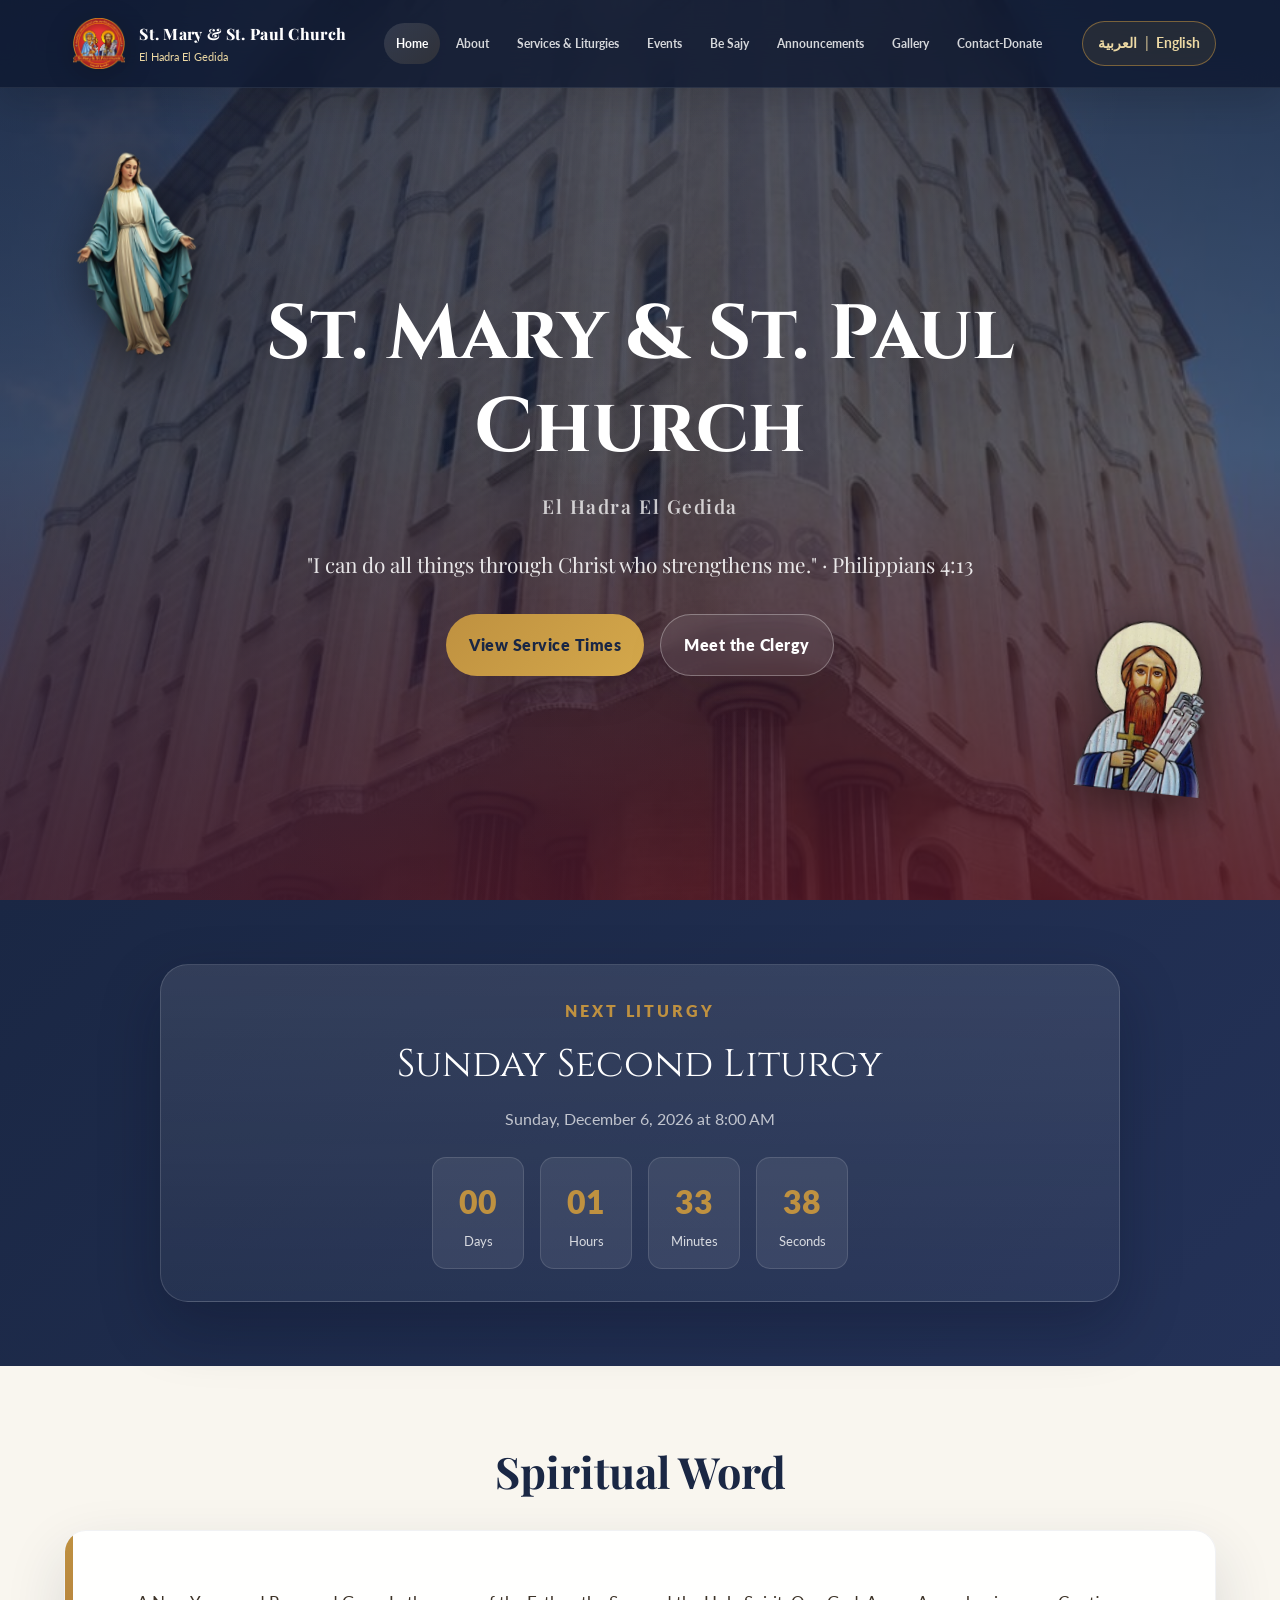
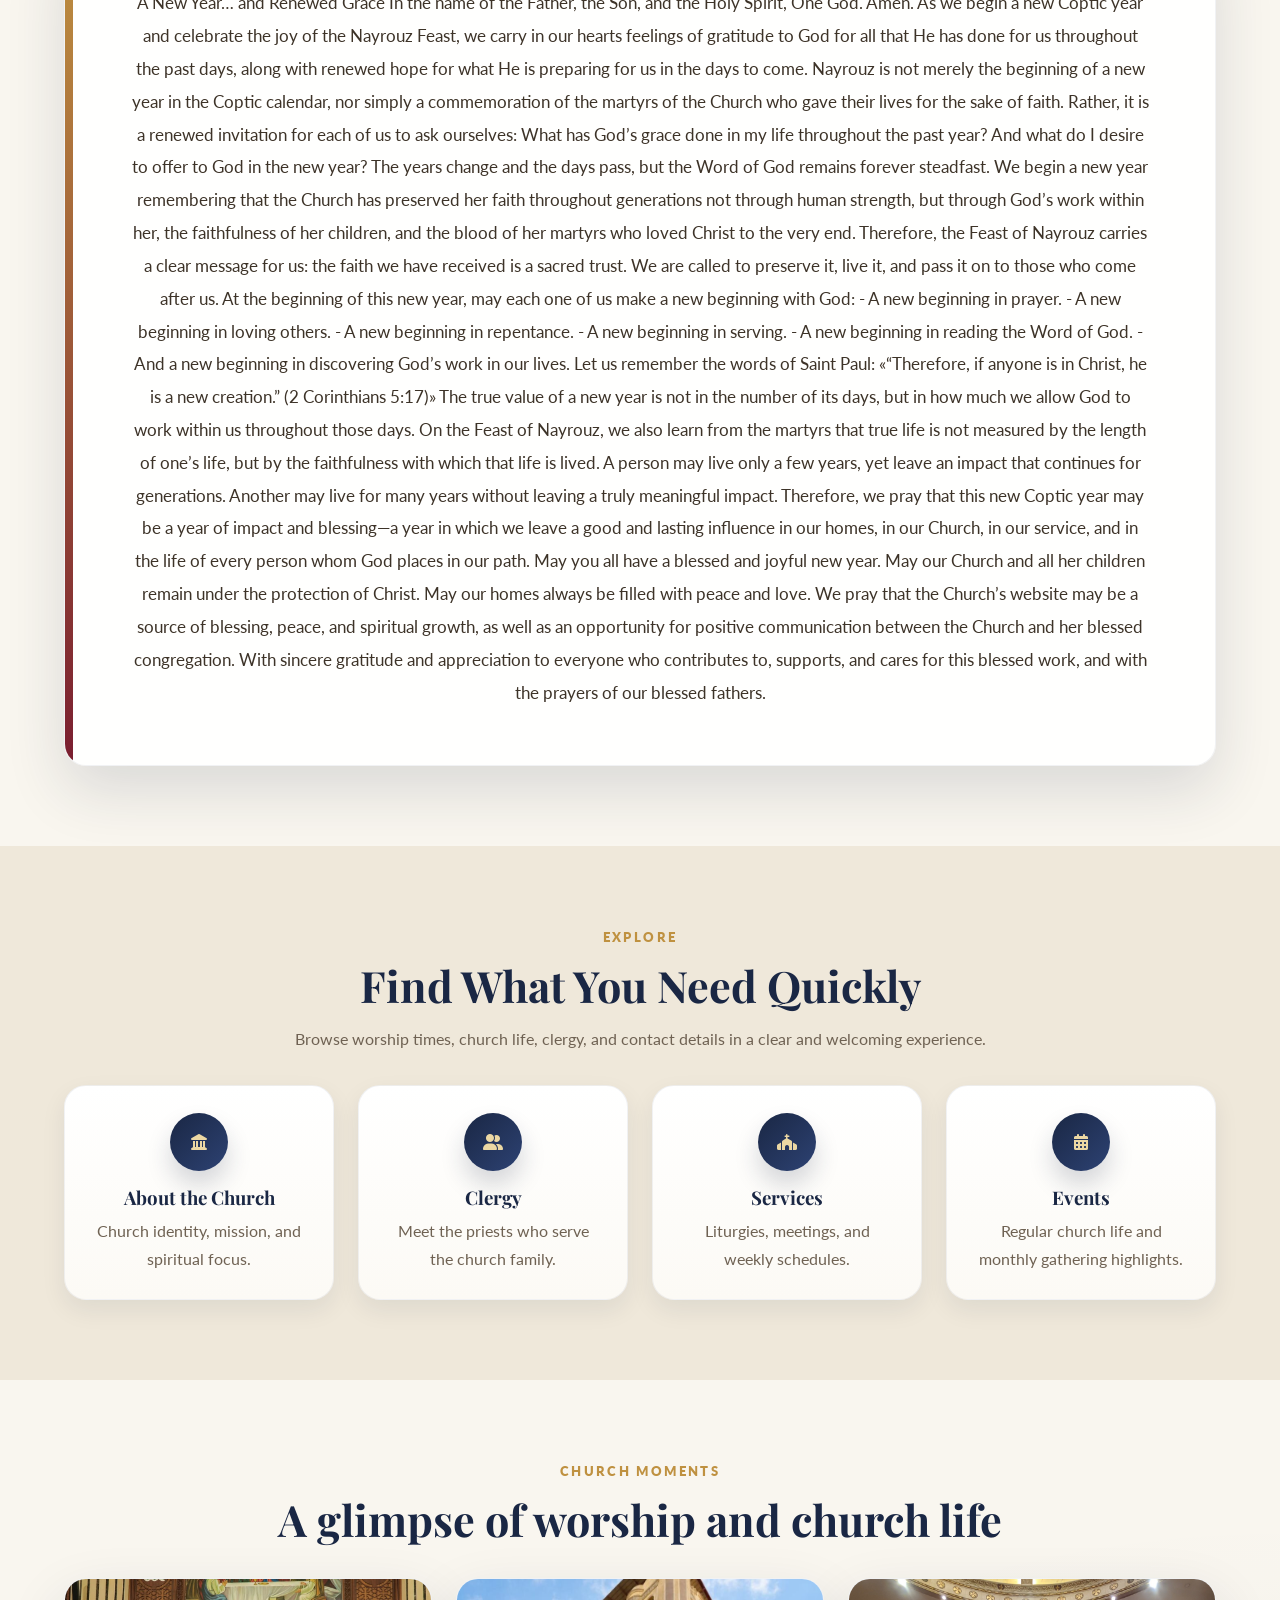
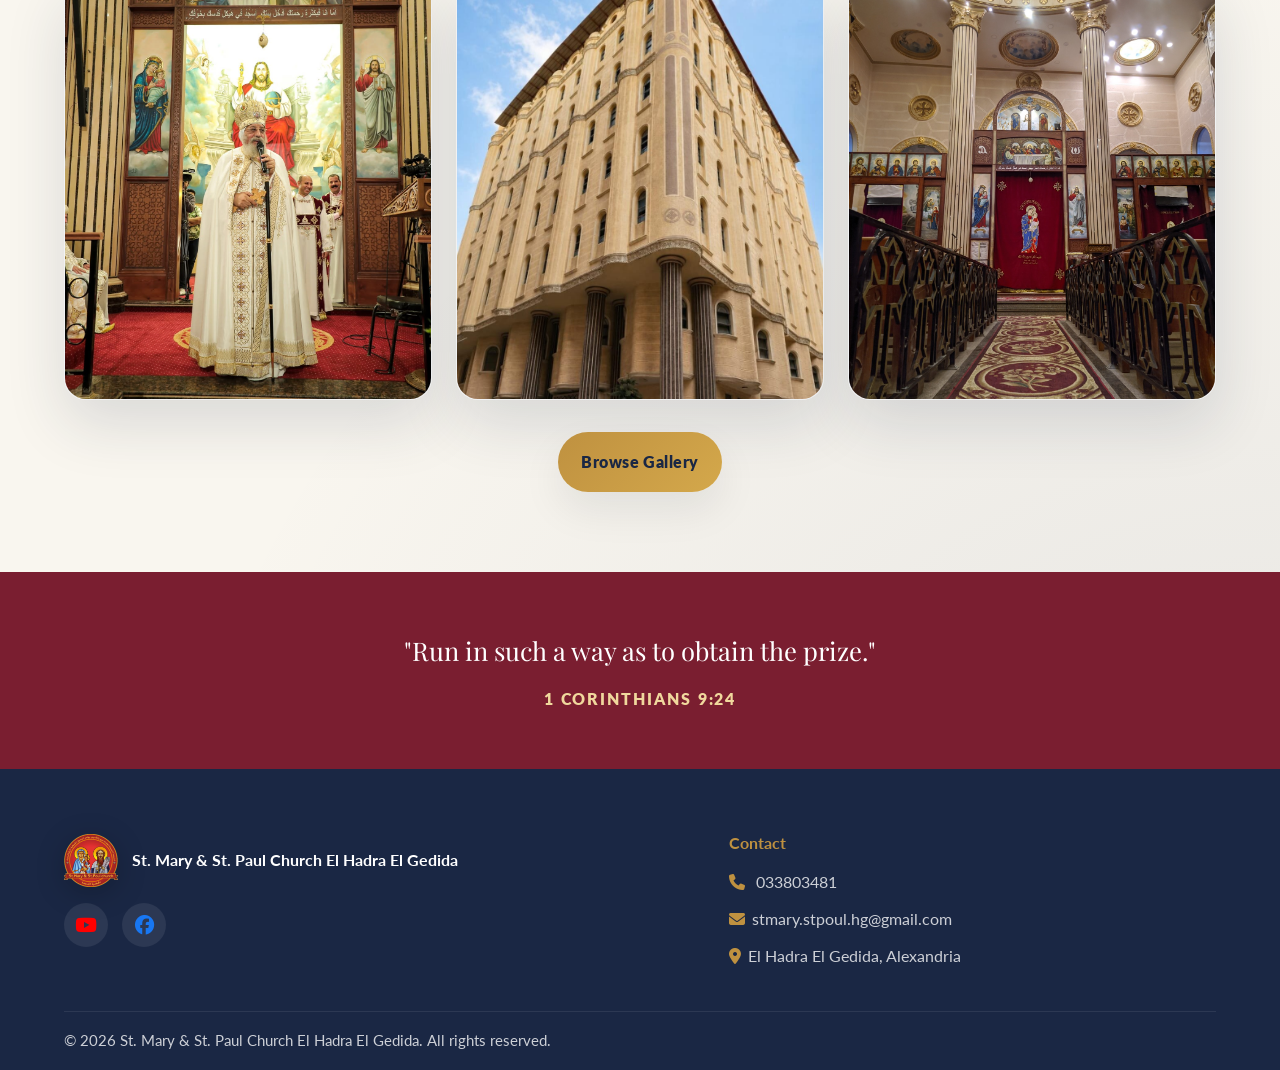
==== index.html @ 1671b3e2 "Add styles for OneSignal notification button position Added custom styles to reposition OneSignal no" ====
<!DOCTYPE html>
<html lang="en" dir="ltr">
<head>
  <meta charset="UTF-8" />
  <meta name="viewport" content="width=device-width, initial-scale=1.0" />
  <meta name="description" content="St. Mary &amp; St. Paul Church  official website with clergy, services, meetings, and contact information." />
  <title>St. Mary &amp; St. Paul Church  El Hadra El Gedida</title>
  <link rel="icon" type="image/png" href="assets/church-logo.png" />
  <link rel="preconnect" href="https://fonts.googleapis.com" />
  <link rel="preconnect" href="https://fonts.gstatic.com" crossorigin />
  <link href="https://fonts.googleapis.com/css2?family=Amiri:ital,wght@0,400;0,700;1,400&family=Cairo:wght@400;600;700;800&family=Cinzel:wght@400;600;700&family=Playfair+Display:wght@400;600;700&family=Lato:wght@300;400;700&display=swap" rel="stylesheet" />
  <link rel="stylesheet" href="https://cdnjs.cloudflare.com/ajax/libs/font-awesome/6.5.0/css/all.min.css" />
  <link rel="stylesheet" href="css/styles.css" />

<script src="https://cdn.onesignal.com/sdks/web/v16/OneSignalSDK.page.js" defer></script>
<script src="https://cdn.onesignal.com/sdks/web/v16/OneSignalSDK.page.js" defer></script>
<style>
  /* Ukususa inkinobho ye-OneSignal uyiyise kwesobunxele */
  #onesignal-bell-container,
  .onesignal-bell-launcher-container {
    left: 20px !important;
    right: auto !important;
  }
</style>
<script>
  window.OneSignalDeferred = window.OneSignalDeferred || [];
  OneSignalDeferred.push(async function(OneSignal) {
    await OneSignal.init({
      appId: "3384e31b-cbc5-4e8e-86b6-0b6b3e412cc4",
      safari_web_id: "web.onesignal.auto.6a2e4cfc-4f7f-4e0a-b787-2d0bd3e78806",
      notifyButton: {
        enable: true,
        position: 'bottom-left', // هذا السطر ينقل الجرس للناحية اليسرى
      },
    });
  });
</script>
  <style>
    /* جعل بطاقة «كلمة روحية» تملأ المساحة بشكل أفضل على اللاب */
    .spiritual-word-card {
      width: 100%;
      box-sizing: border-box;
      min-height: 620px;
      display: flex;
      align-items: stretch;
      padding: 2.5rem 3rem;
    }

    .spiritual-word-content {
      width: 100%;
      min-height: 100%;
      display: flex;
      align-items: stretch;
      justify-content: center;
    }

    .spiritual-word-content .welcome-quote {
      width: 100%;
      min-height: 100%;
      box-sizing: border-box;
      margin: 0;
      padding: 1rem;
      line-height: 1.9;
    }

    @media (max-width: 900px) {
      .spiritual-word-card {
        min-height: auto;
        padding: 1.5rem;
      }

      .spiritual-word-content .welcome-quote {
        min-height: auto;
      }
    }
  </style>

</head>
<body data-title-en="St. Mary &amp; St. Paul Church  El Hadra El Gedida" data-title-ar=" كنيسة السيدة العذراء والقديس بولس الرسول الحضره الجديده" data-desc-en="St. Mary &amp; St. Paul Church  El Hadra El Gedida official website with clergy, services, meetings, and contact information." data-desc-ar="الموقع الرسمي لكنيسة السيدة العذراء والقديس بولس الرسول ويشمل الكهنة والخدمات والاجتماعات وبيانات التواصل.">
  
<nav id="nav">
  <div class="nav-inner">
    <a href="index.html" class="nav-brand">
      <img src="assets/church-logo.png" alt="Church logo" class="brand-logo" />
      <div>
        <div class="brand-name" data-en="St. Mary &amp; St. Paul Church " data-ar=" كنيسة السيدة العذراء والقديس بولس الرسول ">St. Mary &amp; St. Paul Church </div>
        <div class="brand-sub" data-en="El Hadra El Gedida" data-ar="الحضرة الجديدة">El Hadra El Gedida</div>

      </div>
    </a>

    <div class="nav-links">
            <a href="index.html" class="active" data-en="Home" data-ar="الرئيسية">Home</a><a href="pages/about.html" data-en="About" data-ar="عن الكنيسة">About</a><a href="pages/services.html" data-en="Services &amp; Liturgies" data-ar="القداسات والخدمات">Services &amp; Liturgies</a><a href="pages/events.html" data-en="Events" data-ar="الفعاليات">Events</a><a href="pages/be-sajy.html" data-en="Be Sajy" data-ar="بي ساجي">Be Sajy</a><a href="pages/announcements.html" data-en="Announcements" data-ar="الإعلانات">Announcements</a><a href="pages/gallery.html" data-en="Gallery" data-ar="المعرض">Gallery</a><a href="pages/contact.html" data-en="Contact-Donate" data-ar="اتصل بنا-تبرع">Contact-Donate</a>
    </div>

    <div class="nav-actions">
      <button class="lang-toggle" type="button" onclick="toggleLanguage()" aria-label="Language switch">
        <span>العربية</span>
        <span class="sep">|</span>
        <span>English</span>
      </button>
      <button class="hamburger" id="hamburger" onclick="toggleMenu()" aria-label="Toggle navigation">
        <span></span><span></span><span></span>
      </button>
    </div>
  </div>
</nav>

<div class="nav-mob" id="navMob">
  <button class="lang-toggle" type="button" onclick="toggleLanguage()" aria-label="Language switch">
    <span>العربية</span>
    <span class="sep">|</span>
    <span>English</span>
  </button>
  <a href="index.html" class="active" data-en="Home" data-ar="الرئيسية">Home</a><a href="pages/about.html" data-en="About" data-ar="عن الكنيسة">About</a><a href="pages/services.html" data-en="Services &amp; Liturgies" data-ar="القداسات والخدمات">Services &amp; Liturgies</a><a href="pages/events.html" data-en="Events" data-ar="الفعاليات">Events</a><a href="pages/be-sajy.html" data-en="Be Sajy" data-ar="بي ساجي">Be Sajy</a><a href="pages/announcements.html" data-en="Announcements" data-ar="الإعلانات">Announcements</a><a href="pages/gallery.html" data-en="Gallery" data-ar="المعرض">Gallery</a><a href="pages/contact.html" data-en="Contact-Donate" data-ar="اتصل بنا-تبرع">Contact-Donate</a>
</div>

  
<section id="hero">
  <div class="hero-overlay"></div>
  <div class="hero-float-row">
    <img src="assets/icon-stmary-real.png" alt="" class="hero-float hero-float--left" aria-hidden="true" />
    <img src="assets/icon-stpaul-real.png" alt="" class="hero-float hero-float--right" aria-hidden="true" />
  </div>
  <div class="container hero-content">
    <div class="hero-content-inner reveal-up">
      <h1 class="hero-title" data-en="St. Mary &amp; St. Paul Church " data-ar="كنيسة السيدة العذراء والقديس بولس الرسول">St. Mary &amp; St. Paul Church</h1>
      <div class="hero-location" data-en="El Hadra El Gedida" data-ar="الحضرة الجديدة">El Hadra El Gedida</div>
      <p class="hero-sub" data-en="&amp;quot;I can do all things through Christ who strengthens me.&amp;quot; · Philippians 4:13" data-ar="«أستطيع كل شيء في المسيح الذي يقوّيني» · فيلبي ٤:١٣" data-i18n="html">"I can do all things through Christ who strengthens me." · Philippians 4:13</p>
      <div class="hero-actions">
        <a href="pages/services.html" class="btn btn-gold" data-en="View Service Times" data-ar="عرض مواعيد القداسات والخدمات">View Service Times</a>
        <a href="pages/about.html#clergy" class="btn btn-outline" data-en="Meet the Clergy" data-ar="تعرّف على الكهنة">Meet the Clergy</a>
      </div>
    </div>
  </div>
</section>
<section class="countdown">
  <div class="container">
    <div class="countdown-panel reveal-up">
      <div class="cd-label" data-en="Next Liturgy" data-ar="القداس القادم">Next Liturgy</div>
      <div class="cd-service" id="cd-service" data-en="Loading..." data-ar="جارٍ التحميل...">Loading...</div>
      <div class="cd-info" id="cd-date" data-en="Calculating the next liturgy time..." data-ar="جارٍ حساب موعد القداس القادم...">Calculating the next liturgy time...</div>
      <div class="cd-boxes">
      <div class="cd-box"><span class="cd-num" id="cd-d">00</span><span class="cd-lbl" data-en="Days" data-ar="يوم">Days</span></div>
      <div class="cd-box"><span class="cd-num" id="cd-h">00</span><span class="cd-lbl" data-en="Hours" data-ar="ساعة">Hours</span></div>
      <div class="cd-box"><span class="cd-num" id="cd-m">00</span><span class="cd-lbl" data-en="Minutes" data-ar="دقيقة">Minutes</span></div>
      <div class="cd-box"><span class="cd-num" id="cd-s">00</span><span class="cd-lbl" data-en="Seconds" data-ar="ثانية">Seconds</span></div>
      </div>
    </div>
  </div>
</section>
<section class="section">
  <div class="container">
    <div class="sec-hd reveal-up">
      <h2 data-en="Spiritual Word" data-ar="كلمة روحية">Spiritual Word</h2>
    </div>

    <div class="welcome-card reveal-up spiritual-word-card" style="justify-content:center;text-align:center">
      <div class="spiritual-word-content">
        <p class="welcome-quote" data-en="A New Year… and Renewed Grace

In the name of the Father, the Son, and the Holy Spirit, One God. Amen.

As we begin a new Coptic year and celebrate the joy of the Nayrouz Feast, we carry in our hearts feelings of gratitude to God for all that He has done for us throughout the past days, along with renewed hope for what He is preparing for us in the days to come.

Nayrouz is not merely the beginning of a new year in the Coptic calendar, nor simply a commemoration of the martyrs of the Church who gave their lives for the sake of faith. Rather, it is a renewed invitation for each of us to ask ourselves: What has God’s grace done in my life throughout the past year? And what do I desire to offer to God in the new year?

The years change and the days pass, but the Word of God remains forever steadfast.

We begin a new year remembering that the Church has preserved her faith throughout generations not through human strength, but through God’s work within her, the faithfulness of her children, and the blood of her martyrs who loved Christ to the very end.

Therefore, the Feast of Nayrouz carries a clear message for us: the faith we have received is a sacred trust. We are called to preserve it, live it, and pass it on to those who come after us.

At the beginning of this new year, may each one of us make a new beginning with God:

- A new beginning in prayer.
- A new beginning in loving others.
- A new beginning in repentance.
- A new beginning in serving.
- A new beginning in reading the Word of God.
- And a new beginning in discovering God’s work in our lives.

Let us remember the words of Saint Paul:

«“Therefore, if anyone is in Christ, he is a new creation.”
(2 Corinthians 5:17)»

The true value of a new year is not in the number of its days, but in how much we allow God to work within us throughout those days.

On the Feast of Nayrouz, we also learn from the martyrs that true life is not measured by the length of one’s life, but by the faithfulness with which that life is lived.

A person may live only a few years, yet leave an impact that continues for generations. Another may live for many years without leaving a truly meaningful impact.

Therefore, we pray that this new Coptic year may be a year of impact and blessing—a year in which we leave a good and lasting influence in our homes, in our Church, in our service, and in the life of every person whom God places in our path.

May you all have a blessed and joyful new year.

May our Church and all her children remain under the protection of Christ.

May our homes always be filled with peace and love.

We pray that the Church’s website may be a source of blessing, peace, and spiritual growth, as well as an opportunity for positive communication between the Church and her blessed congregation.

With sincere gratitude and appreciation to everyone who contributes to, supports, and cares for this blessed work, and with the prayers of our blessed fathers." data-ar="«سنة جديدة… ونعمة متجددة»

باسم الآب والابن والروح القدس، الإله الواحد، آمين.

مع بداية سنة قبطية جديدة، ومع فرحة عيد النيروز، 
نحمل  في قلوبنا مشاعر الشكر لله على كل ما صنعه معنا في الأيام الماضية، ورجاءً جديدًا فيما يهيئه لنا في الأيام القادمة.

النيروز ليس مجرد بداية سنة جديدة في التقويم القبطي، ولا مجرد ذكرى لشهداء الكنيسة الذين بذلوا حياتهم من أجل الإيمان، لكنه دعوة متجددة لنا أن نسأل أنفسنا: ماذا فعلت معي نعمة الله في السنة الماضية؟ وماذا أريد أن أقدم لله في السنة الجديدة؟

فالسنين تتغير، والأيام تمضي، لكن كلمة الله تظل ثابتة 

نبدأ سنة جديدة ونحن نتذكر أن الكنيسة لم تحفظ إيمانها عبر الأجيال بقوة بشرية، بل بعمل الله فيها، وبأمانة أبنائها، وبدماء شهدائها الذين أحبوا المسيح حتى النهاية. لذلك فإن عيد النيروز يحمل لنا رسالة واضحة: الإيمان الذي تسلمناه أمانة، ونحن مدعوون أن نحفظه ونعيشه ونسلمه لمن يأتي بعدنا.

وفي بداية هذه السنة، ليت كل واحد منا يبدأ بداية جديدة مع الله:

* بداية جديدة في الصلاة.
* بداية جديدة في محبة الآخرين.
* بداية جديدة في التوبة.
* بداية جديدة في الخدمة.
* بداية جديدة في قراءة كلمة الله.
* وبداية جديدة في اكتشاف عمل الله في حياتنا.

ولنتذكر قول القديس بولس:
«إذًا إن كان أحد في المسيح فهو خليقة جديدة» (2 كورنثوس 5: 17).

فليست قيمة السنة الجديدة في عدد أيامها، وإنما في مقدار ما نسمح لله أن يصنعه فينا خلالها.


وفي عيد النيروز، نتعلم من الشهداء أن الحياة الحقيقية ليست في طول العمر، وإنما في أمانة الحياة. فالإنسان قد يعيش سنوات قليلة، لكنه يترك أثرًا يمتد عبر أجيال، وقد يعيش سنوات طويلة دون أن يترك أثرًا حقيقيًا.

لذلك نصلي أن تكون سنتنا القبطية الجديدة سنة أثر وبركة؛ نترك فيها أثرًا طيبًا في بيوتنا، وفي كنيستنا، وفي خدمتنا، وفي كل إنسان يضعه الله في طريقنا.

كل عام وأنتم بخير،
كل عام وكنيستنا وأبناؤها في حفظ المسيح،
كل عام وبيوتنا ممتلئة سلامًا ومحبة،

نصلي أن يكون موقع الكنيسة سبب بركة وسلام ونمو روحي وفرصة للتواصل الإيجابي بين الكنيسة وشعبها المبارك ، مع كل الشكر والتقدير لكل القائمين عليه والمهتمين بهذا العمل المبارك بصلوات الاباء المباركين">A New Year… and Renewed Grace

In the name of the Father, the Son, and the Holy Spirit, One God. Amen.

As we begin a new Coptic year and celebrate the joy of the Nayrouz Feast, we carry in our hearts feelings of gratitude to God for all that He has done for us throughout the past days, along with renewed hope for what He is preparing for us in the days to come.

Nayrouz is not merely the beginning of a new year in the Coptic calendar, nor simply a commemoration of the martyrs of the Church who gave their lives for the sake of faith. Rather, it is a renewed invitation for each of us to ask ourselves: What has God’s grace done in my life throughout the past year? And what do I desire to offer to God in the new year?

The years change and the days pass, but the Word of God remains forever steadfast.

We begin a new year remembering that the Church has preserved her faith throughout generations not through human strength, but through God’s work within her, the faithfulness of her children, and the blood of her martyrs who loved Christ to the very end.

Therefore, the Feast of Nayrouz carries a clear message for us: the faith we have received is a sacred trust. We are called to preserve it, live it, and pass it on to those who come after us.

At the beginning of this new year, may each one of us make a new beginning with God:

- A new beginning in prayer.
- A new beginning in loving others.
- A new beginning in repentance.
- A new beginning in serving.
- A new beginning in reading the Word of God.
- And a new beginning in discovering God’s work in our lives.

Let us remember the words of Saint Paul:

«“Therefore, if anyone is in Christ, he is a new creation.”
(2 Corinthians 5:17)»

The true value of a new year is not in the number of its days, but in how much we allow God to work within us throughout those days.

On the Feast of Nayrouz, we also learn from the martyrs that true life is not measured by the length of one’s life, but by the faithfulness with which that life is lived.

A person may live only a few years, yet leave an impact that continues for generations. Another may live for many years without leaving a truly meaningful impact.

Therefore, we pray that this new Coptic year may be a year of impact and blessing—a year in which we leave a good and lasting influence in our homes, in our Church, in our service, and in the life of every person whom God places in our path.

May you all have a blessed and joyful new year.

May our Church and all her children remain under the protection of Christ.

May our homes always be filled with peace and love.

We pray that the Church’s website may be a source of blessing, peace, and spiritual growth, as well as an opportunity for positive communication between the Church and her blessed congregation.

With sincere gratitude and appreciation to everyone who contributes to, supports, and cares for this blessed work, and with the prayers of our blessed fathers.</p>
      </div>
    </div>
  </div>
</section>

<section class="section sec--alt">
  <div class="container">
    <div class="sec-hd reveal-up">
      <span class="eyebrow" data-en="Explore" data-ar="استكشف">Explore</span>
      <h2 data-en="Find What You Need Quickly" data-ar="الوصول السريع لما تحتاجه">Find What You Need Quickly</h2>
      <p data-en="Browse worship times, church life, clergy, and contact details in a clear and welcoming experience." data-ar="تصفّح مواعيد العبادة وحياة الكنيسة والكهنة وبيانات التواصل بتجربة واضحة ومريحة.">Browse worship times, church life, clergy, and contact details in a clear and welcoming experience.</p>
    </div>
    <div class="grid-4">
      <a class="qlink reveal-up" href="pages/about.html">
        <div class="qlink-ico"><i class="fa-solid fa-landmark"></i></div>
        <h3 data-en="About the Church" data-ar="عن الكنيسة">About the Church</h3>
        <p data-en="Church identity, mission, and spiritual focus." data-ar="هوية الكنيسة ورسالتها وتركيزها الروحي.">Church identity, mission, and spiritual focus.</p>
      </a>
      <a class="qlink reveal-up" href="pages/about.html#clergy">
        <div class="qlink-ico"><i class="fa-solid fa-user-group"></i></div>
        <h3 data-en="Clergy" data-ar="الكهنة">Clergy</h3>
        <p data-en="Meet the priests who serve the church family." data-ar="تعرّف على الاباء الكهنة الذين يخدمون أسرة الكنيسة.">Meet the priests who serve the church family.</p>
      </a>
      <a class="qlink reveal-up" href="pages/services.html">
        <div class="qlink-ico"><i class="fa-solid fa-church"></i></div>
        <h3 data-en="Services" data-ar="الخدمات">Services</h3>
        <p data-en="Liturgies, meetings, and weekly schedules." data-ar="القداسات والاجتماعات والجداول الأسبوعية.">Liturgies, meetings, and weekly schedules.</p>
      </a>
      <a class="qlink reveal-up" href="pages/events.html">
        <div class="qlink-ico"><i class="fa-solid fa-calendar-days"></i></div>
        <h3 data-en="Events" data-ar="الفعاليات">Events</h3>
        <p data-en="Regular church life and monthly gathering highlights." data-ar="أبرز الفعاليات المنتظمة واجتماعات الكنيسة الشهرية.">Regular church life and monthly gathering highlights.</p>
      </a>
    </div>
  </div>
</section>

<section class="section">
  <div class="container">
    <div class="sec-hd reveal-up">
      <span class="eyebrow" data-en="Church moments" data-ar="لحظات كنسية">Church moments</span>
      <h2 data-en="A glimpse of worship and church life" data-ar="لمحات من حياة الكنيسة">A glimpse of worship and church life</h2>
    </div>
    <div class="media-grid">
      <figure class="gallery-card reveal-up">
        <img src="assets/pope-tawadros-visit.jpg" alt="Church celebration" />
      </figure>
      <figure class="gallery-card reveal-up">
        <img src="assets/church-building.jpg" alt="Iconostasis dedication" />
      </figure>
      <figure class="gallery-card reveal-up">
        <img src="assets/7.jpeg" alt="Community gathering at the church" />
      </figure>
    </div>
  
    <div style="text-align:center;margin-top:2rem" class="reveal-up">
      <a href="pages/gallery.html" class="btn btn-gold" data-en="Browse Gallery" data-ar="تصفح المعرض">Browse Gallery</a>
    </div>
  </div>
</section>

<section class="scripture">
  <div class="container">
    <p class="sc-text" data-en="&amp;quot;Run in such a way as to obtain the prize.&amp;quot;" data-ar="«هكذا اركضوا لكي تنالوا»">“Run in such a way as to obtain the prize.”</p>
    <div class="sc-ref" data-en="1 Corinthians 9:24" data-ar="١ كورنثوس ٩:٢٤">1 Corinthians 9:24</div>
  </div>
</section>

<footer id="footer">
  <div class="container">
    <div class="foot-grid">
      <div class="foot-about">
        <div class="foot-logo">
          <img src="assets/church-logo.png" alt="Church logo" class="foot-logo-img" />
          <span data-en="St. Mary &amp; St. Paul Church  El Hadra El Gedida" data-ar="كنيسة السيدة العذراء والقديس بولس الرسول الحضره الجديده">St. Mary &amp; St. Paul Church  El Hadra El Gedida</span>
        </div>
        <div class="foot-social">
          <a href="https://www.youtube.com/@St.Mary_St.Paul_HG" target="_blank" rel="noopener" aria-label="YouTube"><i class="fa-brands fa-youtube" style="color:#ff0000"></i></a>
          <a href="https://www.facebook.com/St.MarySt.Paul.HG/" target="_blank" rel="noopener" aria-label="Facebook"><i class="fa-brands fa-facebook" style="color:#1877f2"></i></a>
        </div>
      </div>

      <div class="foot-col">
        <h4 data-en="Contact" data-ar="التواصل">Contact</h4>
        <ul class="contact-list">
          <li><i class="fa-solid fa-phone"></i> <a href="tel:033803481">033803481</a></li>
          <li><i class="fa-solid fa-envelope"></i><a href="mailto:stmary.stpoul.hg@gmail.com">stmary.stpoul.hg@gmail.com</a></li>
          <li><i class="fa-solid fa-location-dot"></i><a href="https://maps.app.goo.gl/TsvVpz9CCjcPpRaT8" target="_blank" rel="noopener" data-en="El Hadra El Gedida, Alexandria" data-ar="الحضرة الجديدة، الإسكندرية">El Hadra El Gedida, Alexandria</a></li>
        </ul>
      </div>
    </div>

    <div class="foot-bottom">
      <span data-en="© 2026 St. Mary &amp; St. Paul Church  El Hadra El Gedida. All rights reserved." data-ar="© 2026 كنيسة السيدة العذراء والقديس بولس الرسول الحضره الجديده. جميع الحقوق محفوظة.">© 2026 St. Mary &amp; St. Paul Church  El Hadra El Gedida. All rights reserved.</span>
    </div>
  </div>
</footer>

  <button id="btt" onclick="window.scrollTo({top:0,behavior:'smooth'})" title="Back to top">
    <i class="fa-solid fa-chevron-up"></i>
  </button>
  <script src="js/main.js"></script>
</body>
</html>
---- css/styles.css ----
/* Core */
:root{
  --navy:#1A2744;
  --navy-2:#243258;
  --navy-3:#2d4273;
  --burg:#7A1E30;
  --gold:#BF9140;
  --gold-2:#D4A84B;
  --gold-soft:#ecd8a3;
  --ivory:#F9F6EF;
  --linen:#EFE8DA;
  --white:#fff;
  --text:#3d3328;
  --muted:#6f6253;
  --shadow:0 24px 60px rgba(26,39,68,.14);
  --shadow-sm:0 10px 24px rgba(26,39,68,.08);
  --shadow-soft:0 18px 40px rgba(16,24,40,.08);
  --radius:22px;
  --nav-h:88px;
  --mw:1200px;
}
*{box-sizing:border-box;margin:0;padding:0}
html{scroll-behavior:smooth}
body{
  background:var(--ivory);
  color:var(--text);
  font-family:"Lato",sans-serif;
  line-height:1.75;
  overflow-x:hidden;
  background-image:
    radial-gradient(circle at top left, rgba(212,168,75,.14), transparent 22%),
    radial-gradient(circle at bottom right, rgba(36,50,88,.10), transparent 26%);
}
html[lang="ar"] body,
html[lang="ar"] input,
html[lang="ar"] select,
html[lang="ar"] textarea,
html[lang="ar"] button{font-family:"Cairo",sans-serif}
img{max-width:100%;display:block}
a{text-decoration:none;color:inherit}
button{border:0;background:none;font:inherit;cursor:pointer}
table{width:100%;border-collapse:collapse}
.container{max-width:var(--mw);margin:0 auto;padding:0 1.5rem}
.section{padding:5rem 0}
.sec--alt{background:var(--linen)}
.tc{text-align:center}
.reveal-up{
  opacity:0;transform:translateY(26px);transition:opacity .7s ease,transform .7s ease
}
.reveal-up.is-visible{opacity:1;transform:none}
.grid-3,.grid-4{
  display:grid;
  gap:1.5rem;
}
.grid-3{grid-template-columns:repeat(3,minmax(0,1fr))}
.grid-4{grid-template-columns:repeat(4,minmax(0,1fr))}
h1,h2,h3,h4{line-height:1.2}
h1{font-family:"Cinzel",serif}
h2,h3{font-family:"Playfair Display",serif}
html[lang="ar"] h1,
html[lang="ar"] h2,
html[lang="ar"] h3,
html[lang="ar"] h4{font-family:"Cairo",sans-serif}
.eyebrow{
  display:block;
  color:var(--gold);
  font-size:.82rem;
  font-weight:800;
  letter-spacing:.18em;
  text-transform:uppercase;
  margin-bottom:.65rem;
}
html[lang="ar"] .eyebrow{letter-spacing:0}
.sec-hd{max-width:760px;margin:0 auto 2rem;text-align:center}
.sec-hd h2{font-size:clamp(1.8rem,4vw,2.7rem);color:var(--navy)}
.sec-hd p{margin-top:.85rem;color:var(--muted)}

/* Nav */
#nav{
  position:fixed;inset:0 0 auto 0;height:var(--nav-h);z-index:1000;
  background:rgba(14,24,48,.78);-webkit-backdrop-filter:blur(18px);backdrop-filter:blur(18px);
  border-bottom:1px solid rgba(255,255,255,.08);
  box-shadow:0 16px 34px rgba(0,0,0,.12);
}
.nav-inner{
  max-width:var(--mw);margin:0 auto;padding:0 1.5rem;height:100%;
  display:flex;align-items:center;justify-content:space-between;gap:1rem;
}
.nav-brand{
  display:flex;align-items:center;gap:.9rem;min-width:0;
  padding:.3rem .55rem;
}
.brand-logo{
  width:52px;height:52px;object-fit:contain;background:transparent;border-radius:0;
  padding:0;filter:drop-shadow(0 6px 14px rgba(0,0,0,.22));
}
.brand-name{
  color:#fff;font-weight:800;font-size:.98rem;
  font-family:"Playfair Display",serif;letter-spacing:.02em
}
html[lang="ar"] .brand-name{font-family:"Cairo",sans-serif;font-weight:800;letter-spacing:0}
.brand-sub{color:var(--gold-soft);font-size:.7rem}
.nav-links,.nav-actions{display:flex;align-items:center;gap:.25rem}
.nav-links a{
  color:rgba(255,255,255,.82);padding:.6rem .75rem;border-radius:999px;
  font-size:.78rem;font-weight:700;transition:.25s ease;white-space:nowrap;
}
.nav-links a.active,.nav-links a:hover{
  background:linear-gradient(135deg,rgba(255,255,255,.12),rgba(212,168,75,.13));
  color:#fff
}
.lang-toggle{
  display:inline-flex;align-items:center;gap:.45rem;
  color:var(--gold-soft);border:1px solid rgba(191,145,64,.55);
  padding:.6rem .95rem;border-radius:999px;font-weight:700;font-size:.86rem;
  background:rgba(191,145,64,.11);transition:.2s ease;
}
.lang-toggle:hover{background:rgba(191,145,64,.2)}
.lang-toggle .sep{opacity:.7}
.hamburger{display:none;flex-direction:column;gap:5px;padding:.5rem}
.hamburger span{width:24px;height:2px;background:#fff;border-radius:4px}
.nav-mob{
  display:none;position:fixed;top:var(--nav-h);left:1rem;right:1rem;z-index:999;
  background:var(--navy);border-radius:0 0 18px 18px;overflow:hidden;
  box-shadow:var(--shadow);
}
.nav-mob.open{display:block}
.nav-mob a{
  display:block;padding:1rem 1.2rem;border-bottom:1px solid rgba(255,255,255,.07);
  color:#fff
}
.nav-mob a.active{color:var(--gold)}
.nav-mob .lang-toggle{
  width:calc(100% - 2.4rem);margin:1rem 1.2rem;justify-content:center;
  border-color:rgba(191,145,64,.5);
}

/* Buttons */
.btn{
  display:inline-flex;align-items:center;justify-content:center;
  padding:1rem 1.45rem;border-radius:999px;font-weight:800;letter-spacing:.03em;
  transition:.25s ease;box-shadow:var(--shadow-soft)
}
.btn-gold{
  background:linear-gradient(135deg,var(--gold),var(--gold-2));
  color:var(--navy)
}
.btn-gold:hover{transform:translateY(-3px);box-shadow:0 18px 34px rgba(191,145,64,.28)}
.btn-outline{
  border:1px solid rgba(255,255,255,.3);color:#fff;background:rgba(255,255,255,.08);
  -webkit-backdrop-filter:blur(10px);backdrop-filter:blur(10px)
}
.btn-outline:hover{background:rgba(255,255,255,.14);transform:translateY(-3px)}
.btn-navy{background:var(--navy);color:#fff}
.btn-ghost-light{
  background:rgba(255,255,255,.08);color:#fff;border:1px solid rgba(255,255,255,.18)
}
.btn-ghost-light:hover{background:rgba(255,255,255,.14);transform:translateY(-3px)}

/* Hero */
#hero{
  position:relative;min-height:100vh;min-height:100dvh;display:flex;align-items:center;
  padding:calc(var(--nav-h) + 3rem) 0 5rem;
  background:
    linear-gradient(180deg,rgba(14,24,48,.83),rgba(20,30,57,.68),rgba(80,22,38,.88)),
    url("../assets/church-building.jpg") center/cover no-repeat,
    linear-gradient(135deg,var(--navy),var(--burg));
}
.hero-overlay{
  position:absolute;inset:0;
  background:
    radial-gradient(circle at top,rgba(255,255,255,.14),transparent 45%),
    linear-gradient(90deg,rgba(26,39,68,.38),transparent 60%)
}
.hero-content{position:relative;z-index:1;text-align:center;max-width:860px}
.hero-float-row{display:contents}
.hero-float{
  position:absolute;width:140px;height:auto;object-fit:contain;
  opacity:0;z-index:1;
  filter:drop-shadow(0 10px 22px rgba(0,0,0,.45));
  animation-fill-mode:forwards,none;
  animation-timing-function:cubic-bezier(.22,.85,.3,1.1),ease-in-out;
  animation-iteration-count:1,infinite;
}
/* Positioned in the empty corners of the hero, clear of the centered title/text block */
.hero-float--left{
  top:14%;left:5%;
  animation-name:hero-float-in-left,hero-float-bob-left;
  animation-duration:1.5s,6s;
  animation-delay:.3s,1.8s;
}
.hero-float--right{
  bottom:12%;right:5%;
  animation-name:hero-float-in-right,hero-float-bob-right;
  animation-duration:1.5s,6s;
  animation-delay:.5s,2.3s;
}
/* Entrance: each icon swoops in from off-screen and settles into a gentle lean
   toward the centered church name, without any crop/filter altering the artwork itself */
@keyframes hero-float-in-left{
  0%{opacity:0;transform:translate(-70px,-30px) rotate(-22deg) scale(.8)}
  65%{opacity:1;transform:translate(4px,4px) rotate(-3deg) scale(1.04)}
  100%{opacity:1;transform:translate(0,0) rotate(-6deg) scale(1)}
}
@keyframes hero-float-in-right{
  0%{opacity:0;transform:translate(70px,-30px) rotate(22deg) scale(.8)}
  65%{opacity:1;transform:translate(-4px,4px) rotate(3deg) scale(1.04)}
  100%{opacity:1;transform:translate(0,0) rotate(6deg) scale(1)}
}
/* Idle: a slow bob that keeps each icon leaning gently in toward the title */
@keyframes hero-float-bob-left{
  0%,100%{transform:translateY(0) rotate(-6deg)}
  50%{transform:translateY(-14px) rotate(-2deg)}
}
@keyframes hero-float-bob-right{
  0%,100%{transform:translateY(0) rotate(6deg)}
  50%{transform:translateY(-14px) rotate(2deg)}
}
@media (max-width:960px){
  .hero-float{width:92px}
  .hero-float--left{top:9%;left:3%}
  .hero-float--right{bottom:7%;right:3%}
}
@media (max-width:640px){
  /* Keep the same left/right corner placement as desktop, just smaller,
     so each icon stays to its own side instead of sitting centered in the text */
  .hero-float{width:56px}
  .hero-float--left{top:calc(var(--nav-h) + .75rem);left:2%}
  .hero-float--right{bottom:6%;right:2%}
}
.hero-shell{
  padding:2rem 2rem 1.4rem;
  background:linear-gradient(180deg,rgba(255,255,255,.10),rgba(255,255,255,.06));
  border:1px solid rgba(255,255,255,.14);
  -webkit-backdrop-filter:blur(12px);backdrop-filter:blur(12px);
  border-radius:30px;
  box-shadow:0 30px 70px rgba(0,0,0,.22)
}
.hero-eyebrow{
  display:inline-block;color:var(--gold);font-size:.9rem;font-weight:800;
  letter-spacing:.18em;text-transform:uppercase;margin-bottom:1rem
}
.hero-title{font-size:clamp(2.4rem,6vw,4.9rem);color:#fff;margin-bottom:1rem}
.hero-location{
  color:rgba(255,255,255,.75);font-size:clamp(1rem,2vw,1.2rem);font-weight:600;
  letter-spacing:.08em;margin-bottom:1.4rem;font-family:"Playfair Display",serif
}
html[lang="ar"] .hero-location{font-family:"Cairo",sans-serif;letter-spacing:0}
.hero-sub{
  color:rgba(255,255,255,.88);font-size:clamp(1.05rem,2vw,1.3rem);max-width:760px;
  margin:0 auto 2rem;font-family:"Playfair Display",serif
}
html[lang="ar"] .hero-sub{font-family:"Amiri","Cairo",serif;font-style:italic;font-weight:400}
.hero-actions{display:flex;gap:1rem;justify-content:center;flex-wrap:wrap}
.hero-meta{
  margin-top:1.3rem;display:flex;flex-wrap:wrap;justify-content:center;gap:.8rem
}
.hero-pill{
  display:inline-flex;align-items:center;gap:.55rem;padding:.72rem 1rem;border-radius:999px;
  background:rgba(255,255,255,.1);border:1px solid rgba(255,255,255,.14);color:#fff
}
.hero-pill i{color:var(--gold-soft)}
.hero-stats{
  margin-top:1.5rem;display:grid;grid-template-columns:repeat(3,minmax(0,1fr));gap:1rem;text-align:start
}
.hero-stat{
  padding:1rem 1.1rem;border-radius:20px;background:rgba(10,16,34,.28);
  border:1px solid rgba(255,255,255,.1)
}
.hero-stat strong{display:block;color:#fff;margin-bottom:.25rem}
.hero-stat span{display:block;color:rgba(255,255,255,.72);font-size:.95rem}

/* Cards / sections */
.welcome-card,.info-box,.val-card,.event-card,.gallery-card,.table-wrap,.cform,.donate-box{
  background:rgba(255,255,255,.94);border-radius:var(--radius);box-shadow:var(--shadow);
  border:1px solid rgba(26,39,68,.06)
}
.donate-box{
  text-align:center;padding:3rem 2rem;max-width:640px;margin:0 auto
}
.donate-icon{
  width:64px;height:64px;border-radius:50%;background:rgba(192,160,83,.14);
  display:flex;align-items:center;justify-content:center;margin:0 auto 1.2rem;
  color:var(--gold-dark);font-size:1.5rem
}
.donate-box h2{color:var(--navy);margin-bottom:.8rem}
.donate-box p{color:var(--muted);margin-bottom:1.6rem;line-height:1.7}
.donate-actions{display:flex;gap:1rem;justify-content:center;flex-wrap:wrap}
.welcome-card{
  display:grid;grid-template-columns:280px 1fr;gap:2rem;padding:2rem;align-items:center;
  position:relative;overflow:hidden
}
.welcome-card::before{
  content:"";position:absolute;inset:0 auto 0 0;width:8px;
  background:linear-gradient(180deg,var(--gold),var(--burg))
}
.welcome-photo{
  width:100%;height:340px;object-fit:cover;border-radius:18px;border:4px solid rgba(191,145,64,.18);
  box-shadow:var(--shadow-sm)
}
.welcome-quote{font-size:1.08rem;color:var(--text);margin-bottom:1rem}
.sig-name{font-size:1.3rem;color:var(--navy);font-weight:700}
html[lang="ar"] .welcome-quote{font-family:"Amiri","Cairo",serif;font-size:1.18rem;line-height:2}
html[lang="ar"] .sig-name{font-family:"Amiri","Cairo",serif;font-style:italic}
.sig-role{color:var(--gold);font-weight:800;letter-spacing:.08em;text-transform:uppercase}
.qlink{
  background:linear-gradient(180deg,#fff,#fcfaf5);padding:1.65rem;border-radius:var(--radius);box-shadow:var(--shadow-sm);
  transition:.25s ease;text-align:center;position:relative;overflow:hidden;border:1px solid rgba(26,39,68,.06)
}
.qlink::after{
  content:"";position:absolute;inset:auto 0 0 0;height:4px;
  background:linear-gradient(90deg,var(--gold),var(--burg));transform:scaleX(0);transform-origin:center;
  transition:transform .28s ease
}
.qlink:hover{transform:translateY(-7px);box-shadow:var(--shadow)}
.qlink:hover::after{transform:scaleX(1)}
.qlink-ico,.event-icon,.ci-ico{
  width:58px;height:58px;border-radius:50%;display:flex;align-items:center;justify-content:center;
  margin:0 auto 1rem;background:linear-gradient(135deg,var(--navy),var(--navy-3));color:var(--gold-soft);
  box-shadow:0 14px 24px rgba(26,39,68,.18)
}
.qlink h3,.event-card h3{color:var(--navy);margin-bottom:.5rem}
.event-date{display:inline-block;color:var(--gold-dark);background:rgba(192,160,83,.14);
  font-size:.8rem;font-weight:700;padding:.22rem .75rem;border-radius:999px;margin-bottom:.6rem}

/* ── Upcoming feasts list (date-badge row style) ── */
.evt-list{display:flex;flex-direction:column;gap:.6rem}
.evt-row{
  position:relative;display:flex;gap:1.4rem;align-items:stretch;
  background:#fff;border-radius:20px;overflow:hidden;box-shadow:var(--shadow-sm);
  border:1px solid rgba(26,39,68,.06);
}
.evt-date-box{
  flex:0 0 auto;width:96px;display:flex;flex-direction:column;align-items:center;justify-content:center;
  background:var(--navy);color:#fff;line-height:1.1;padding:1rem .5rem
}
.evt-date-box .evt-mon{display:block;font-size:.72rem;font-weight:700;letter-spacing:.1em;color:var(--gold)}
.evt-date-box .evt-day{display:block;font-size:1.7rem;font-weight:800;font-family:"Playfair Display",serif}
.evt-body{flex:1 1 auto;min-width:0;padding:1.4rem 1.6rem 1.4rem 0}
.evt-title{font-family:"Playfair Display",serif;font-size:1.12rem;font-weight:700;color:var(--navy);margin-bottom:.4rem}
html[lang="ar"] .evt-title{font-family:"Cairo",sans-serif;font-weight:800}
.evt-desc{color:var(--muted);font-size:.92rem;line-height:1.6;margin-bottom:.7rem}
.evt-meta{display:flex;flex-wrap:wrap;gap:1.1rem;font-size:.82rem;color:#888}
.evt-meta span{display:flex;align-items:center;gap:.35rem}
.evt-meta i{color:var(--gold-dark);font-size:.8rem}
.evt-tag{
  background:rgba(192,160,83,.14);color:var(--gold-dark);font-size:.75rem;font-weight:700;
  padding:.25rem .8rem;border-radius:999px;white-space:nowrap
}
.qlink p,.event-card p,.val-card p{color:var(--muted)}
.media-grid{
  display:grid;grid-template-columns:repeat(3,minmax(0,1fr));gap:1.5rem
}
.countdown{
  background:linear-gradient(135deg,var(--navy),var(--navy-2));
  padding:4rem 0;text-align:center
}
.countdown-panel{
  max-width:960px;margin:0 auto;padding:2rem 1.5rem;border-radius:28px;
  background:linear-gradient(180deg,rgba(255,255,255,.1),rgba(255,255,255,.04));
  border:1px solid rgba(255,255,255,.14);
  box-shadow:0 24px 60px rgba(7,12,28,.28)
}
.cd-label{color:var(--gold);font-weight:800;letter-spacing:.18em;text-transform:uppercase;margin-bottom:.35rem}
.cd-service{font-size:clamp(1.5rem,4vw,2.4rem);color:#fff;margin-bottom:.45rem;font-family:"Cinzel",serif}
html[lang="ar"] .cd-service{font-family:"Cairo",sans-serif}
.cd-info{color:rgba(255,255,255,.7);margin-bottom:1.5rem}
.cd-boxes{display:flex;justify-content:center;gap:1rem;flex-wrap:wrap}
.cd-box{
  min-width:92px;padding:1rem 1.15rem;border-radius:14px;
  background:rgba(255,255,255,.08);border:1px solid rgba(255,255,255,.12)
}
.cd-num{display:block;font-size:2rem;color:var(--gold);font-weight:800}
.cd-lbl{display:block;color:rgba(255,255,255,.8);font-size:.8rem}
@media (max-width:480px){
  .cd-boxes{flex-wrap:nowrap;gap:.5rem}
  .cd-box{min-width:0;flex:1;padding:.7rem .4rem}
  .cd-num{font-size:1.35rem}
  .cd-lbl{font-size:.65rem}
}
.scripture{background:var(--burg);padding:3.5rem 0;text-align:center}
.sc-text{font-size:clamp(1.1rem,3vw,1.6rem);color:#fff;font-family:"Playfair Display",serif}
.sc-ref{margin-top:.8rem;color:#f0d89d;font-weight:800;letter-spacing:.12em;text-transform:uppercase}
.dark-text{color:var(--navy)}
.dark-ref{color:var(--gold)}
.cta-band{
  display:grid;grid-template-columns:1.4fr auto;gap:1.5rem;align-items:center;
  padding:2rem;border-radius:30px;color:#fff;
  background:linear-gradient(135deg,var(--navy),var(--burg));
  box-shadow:var(--shadow)
}
.cta-band h2{font-size:clamp(1.6rem,3vw,2.4rem);margin-bottom:.7rem}
.cta-band p{color:rgba(255,255,255,.78)}
.cta-actions{display:flex;flex-wrap:wrap;gap:.85rem}

/* Banner and about */
.pg-banner{
  padding:calc(var(--nav-h) + 3rem) 0 2.5rem;
  background:
    linear-gradient(135deg,rgba(26,39,68,.95),rgba(122,30,48,.92)),
    url("../assets/iconostasis-dedication.jpg") center/cover no-repeat;
  color:#fff
}
.pg-banner h1{font-size:clamp(2rem,5vw,3.4rem);margin-bottom:.55rem}
.breadcrumb{display:flex;gap:.5rem;align-items:center;color:rgba(255,255,255,.82);flex-wrap:wrap}
.bc-gold{color:var(--gold-2)}
.hist-grid{display:grid;grid-template-columns:1.05fr 1fr;gap:2rem;align-items:center}
.image-card{background:#fff;padding:1rem;border-radius:var(--radius);box-shadow:var(--shadow)}
.hist-img{border-radius:14px;background:#fff}
.hist-text h2{font-size:clamp(1.8rem,3vw,2.6rem);color:var(--navy);margin-bottom:1rem}
.hist-text p{color:var(--muted);margin-bottom:1rem}
.val-card,.event-card{
  padding:1.8rem;text-align:center;
  background:linear-gradient(180deg,#fff,#fcfaf6)
}
.event-card--media{padding:0 0 1.6rem;overflow:hidden}
.event-photo{
  width:100%;height:220px;object-fit:cover;display:block;
  border-radius:22px 22px 0 0
}
.event-card--media .event-icon{margin:-26px auto 1rem;position:relative;z-index:1}
.event-card--media h3,
.event-card--media p{padding-inline:1.4rem}
.event-card--media .event-date{display:inline-block;margin-inline:1.4rem}
.val-ico{font-size:2rem;color:var(--gold);margin-bottom:1rem}

/* Clergy */
.clergy-grid{align-items:stretch}
.clergy-card{
  background:#fff;border-radius:var(--radius);overflow:hidden;box-shadow:var(--shadow-sm);
  display:flex;flex-direction:column
}
.clergy-card--featured{border:2px solid rgba(191,145,64,.45)}
.clergy-media{position:relative;width:100%;height:280px;overflow:hidden;background:var(--navy)}
.clergy-img{
  position:absolute;inset:0;width:100%;height:100%;object-fit:cover;object-position:center;
  opacity:0;transition:opacity 1s ease;
}
.clergy-img.active{opacity:1}
.clergy-dots{position:absolute;bottom:12px;left:0;right:0;display:flex;justify-content:center;gap:6px;z-index:2}
.clergy-dot{width:7px;height:7px;border-radius:50%;background:rgba(255,255,255,.5);border:1px solid rgba(255,255,255,.7);transition:background .3s ease,transform .3s ease}
.clergy-dot.active{background:var(--gold);transform:scale(1.2)}
.clergy-ph{
  height:280px;background:linear-gradient(135deg,var(--navy),var(--burg));
  color:#fff;display:flex;align-items:center;justify-content:center;
  font-size:3rem;font-weight:800
}
.clergy-body{padding:1.4rem;display:flex;flex-direction:column;flex:1}
.clergy-role{display:block;color:var(--gold);font-size:.82rem;font-weight:800;letter-spacing:.14em;text-transform:uppercase;margin-bottom:.35rem}
.clergy-name{font-size:1.35rem;color:var(--navy);margin-bottom:.65rem}
.clergy-bio{color:var(--muted)}
.clergy-bio-list{list-style:none;margin:0;padding:0;display:flex;flex-direction:column;gap:.5rem}
.clergy-bio-list li{
  position:relative;padding-inline-start:1.15rem;color:var(--muted);line-height:1.4
}
.clergy-bio-list li::before{
  content:'';position:absolute;inset-inline-start:0;top:.5em;
  width:6px;height:6px;border-radius:50%;background:var(--gold)
}


/* Tables */
.table-wrap{overflow:auto}
.sch-tbl th,.sch-tbl td{padding:1rem 1.1rem;text-align:start}
.sch-tbl thead th{background:var(--navy);color:var(--gold)}
.sch-tbl tbody td{border-bottom:1px solid #eee;background:#fff}
.sch-tbl tbody tr:last-child td{border-bottom:none}
.sch-tbl tbody tr:hover td{background:#fcfbf7}

/* Services schedule */
.schedule-split{display:grid;gap:2rem}
.schedule-group{
  background:rgba(255,255,255,.96);border-radius:var(--radius);box-shadow:var(--shadow);padding:2rem
}
.schedule-group-head{text-align:center;max-width:760px;margin:0 auto 1.5rem}
.schedule-group-head h3{font-size:2rem;color:var(--navy);margin-bottom:.45rem}
.schedule-group-head p{color:var(--muted)}
.liturgy-grid,.service-grid{
  display:grid;grid-template-columns:repeat(3,minmax(0,1fr));gap:1.25rem
}
.schedule-card{
  background:#fcfaf5;border:1px solid rgba(191,145,64,.18);border-radius:20px;padding:1.35rem 1.25rem;
  box-shadow:var(--shadow-sm);transition:transform .22s ease, box-shadow .22s ease
}
.schedule-card:hover{transform:translateY(-4px);box-shadow:var(--shadow)}
.schedule-tag{
  display:inline-block;margin-bottom:.85rem;padding:.35rem .7rem;border-radius:999px;
  background:rgba(191,145,64,.12);color:var(--burg);font-size:.82rem;font-weight:800
}
.schedule-card h4{font-size:1.15rem;color:var(--navy);margin-bottom:.45rem}
.schedule-card p{color:var(--muted);margin-bottom:.3rem}
.schedule-time{color:var(--gold);font-weight:800}

/* Contact */
.contact-wrap{display:grid;grid-template-columns:.95fr 1.1fr;gap:2rem}
.ci-list h3,.cform h3{font-size:1.9rem;color:var(--navy);margin-bottom:1rem}
.ci-item{display:flex;gap:1rem;align-items:flex-start;margin-bottom:1.2rem}
.ci-item .ci-ico{margin:0}
.ci-text h4{font-size:.85rem;color:var(--gold);letter-spacing:.12em;text-transform:uppercase}
.ci-text p,.ci-text a{color:var(--text)}
.ci-text a:hover{color:var(--burg)}
.cform{padding:2rem;background:linear-gradient(180deg,#fff,#fcfaf5)}
.frow{display:grid;grid-template-columns:1fr 1fr;gap:1rem}
.fg{margin-bottom:1rem}
.fg label{display:block;margin-bottom:.35rem;color:var(--muted);font-weight:700}
.fg input,.fg textarea,.fg select{
  width:100%;padding:.95rem 1rem;border:1px solid rgba(26,39,68,.12);border-radius:14px;background:#fffdf9;color:var(--text);
  transition:border-color .2s ease, box-shadow .2s ease, background .2s ease
}
.fg input:focus,.fg textarea:focus,.fg select:focus{
  outline:none;border-color:rgba(191,145,64,.7);box-shadow:0 0 0 4px rgba(191,145,64,.12);background:#fff
}
.fg textarea{min-height:130px;resize:vertical}
.form-submit{width:100%}
.form-ok{
  display:none;margin-top:1rem;padding:.95rem 1rem;border-radius:12px;
  background:#edf7ed;color:#22612d;font-weight:700
}
.form-ok.show{display:block}

/* Gallery */
.simple-gallery{display:grid;grid-template-columns:repeat(2,minmax(0,1fr));gap:1.5rem}
.gallery-card{
  overflow:hidden;transition:transform .22s ease, box-shadow .22s ease;cursor:zoom-in
}
.gallery-card:hover{transform:translateY(-6px);box-shadow:var(--shadow)}
.gallery-card img{
  width:100%;height:420px;object-fit:cover;background:#fff;
  transition:transform .35s ease
}
.gallery-card:hover img{transform:scale(1.03)}
.gallery-note{
  margin:0 auto 1.5rem;max-width:850px;text-align:center;padding:1rem 1.2rem;
  background:#fff;border-radius:16px;box-shadow:var(--shadow-sm);color:var(--muted)
}
.gallery-grid-auto{
  display:grid;grid-template-columns:repeat(3,minmax(0,1fr));gap:1.5rem
}
.gallery-featured{margin-bottom:1.5rem}
.gallery-placeholder{
  height:420px;display:flex;flex-direction:column;align-items:center;justify-content:center;
  gap:.6rem;background:linear-gradient(135deg,#f6f1e6,#efe8da);color:var(--navy);padding:1.5rem;text-align:center
}
.gallery-placeholder i{font-size:2rem;color:var(--gold)}
.gallery-file-name{font-weight:800;color:var(--burg)}
.lightbox{
  position:fixed;inset:0;display:none;align-items:center;justify-content:center;padding:1.5rem;
  background:rgba(7,12,25,.84);-webkit-backdrop-filter:blur(10px);backdrop-filter:blur(10px);z-index:1200
}
.lightbox.open{display:flex}
.lightbox-dialog{position:relative;max-width:min(92vw,1200px);max-height:90vh;width:100%;display:flex;flex-direction:column}
.lightbox-toolbar{
  display:flex;align-items:center;justify-content:space-between;gap:1rem;margin-bottom:.9rem;
  position:relative;z-index:5;
}
.lightbox-count{color:rgba(255,255,255,.8);font-size:.9rem;font-weight:700;letter-spacing:.03em}
.lightbox-actions{display:flex;align-items:center;gap:.6rem}
.lightbox-action{
  width:40px;height:40px;border-radius:50%;
  background:rgba(255,255,255,.1);color:#fff;display:flex;align-items:center;justify-content:center;
  font-size:1rem;border:1px solid rgba(255,255,255,.22);transition:background .2s ease,transform .2s ease
}
.lightbox-action:hover{background:rgba(255,255,255,.22);transform:translateY(-2px)}
.lightbox-img-wrap{
  position:relative;display:flex;align-items:center;justify-content:center;
  overflow:hidden;max-height:78vh;border-radius:24px;touch-action:none;z-index:1;
}
.lightbox-img{
  max-width:100%;max-height:78vh;border-radius:24px;box-shadow:0 30px 60px rgba(0,0,0,.4);
  transition:transform .15s ease-out;cursor:zoom-in;object-fit:contain;transform-origin:center center;
  touch-action:none;user-select:none;-webkit-user-drag:none;
}
.lightbox-img-wrap.zoomed .lightbox-img{cursor:zoom-out;transition:none}
.lightbox-toast{
  position:absolute;bottom:-2.6rem;left:50%;transform:translateX(-50%) translateY(6px);
  background:rgba(255,255,255,.95);color:var(--navy);font-size:.85rem;font-weight:700;
  padding:.5rem 1.1rem;border-radius:999px;opacity:0;pointer-events:none;transition:opacity .2s ease,transform .2s ease;
  white-space:nowrap;
}
.lightbox-toast.show{opacity:1;transform:translateX(-50%) translateY(0)}
.lightbox-nav{
  position:absolute;top:50%;transform:translateY(-50%);width:52px;height:52px;border-radius:50%;
  background:rgba(255,255,255,.14);color:#fff;display:flex;align-items:center;justify-content:center;
  font-size:1.3rem;border:1px solid rgba(255,255,255,.3);transition:background .2s ease,transform .2s ease;
  z-index:5;
}
.lightbox-nav:hover{background:rgba(255,255,255,.3)}
.lightbox-prev{inset-inline-start:-18px}
.lightbox-next{inset-inline-end:-18px}
html[dir="rtl"] .lightbox-nav i{transform:scaleX(-1)}
@media (max-width:720px){
  .lightbox-nav{width:42px;height:42px;font-size:1.05rem}
  .lightbox-prev{inset-inline-start:-6px}
  .lightbox-next{inset-inline-end:-6px}
  .lightbox-action{width:36px;height:36px;font-size:.9rem}
  .lightbox-actions{gap:.4rem}
}

/* Footer */
#footer{background:var(--navy);padding:4rem 0 0;color:rgba(255,255,255,.78)}
.foot-grid{display:grid;grid-template-columns:1.3fr 1fr;gap:2rem}
.foot-logo{display:flex;align-items:center;gap:.85rem;color:#fff;font-weight:700;margin-bottom:1rem}
.foot-logo-img{width:54px;height:54px;object-fit:contain;background:transparent;border-radius:0;filter:drop-shadow(0 6px 14px rgba(0,0,0,.22))}
.foot-about p{color:rgba(255,255,255,.72)}
.foot-tagline{margin-bottom:1.2rem;line-height:1.7}
.foot-col h4{color:var(--gold);margin-bottom:1rem}
.foot-col ul{list-style:none}
.foot-col li{margin-bottom:.55rem}
.foot-col a:hover{color:var(--gold-2)}
.foot-links a{color:rgba(255,255,255,.78)}
.foot-social{display:flex;gap:.9rem}
.foot-social a{
  width:44px;height:44px;border-radius:50%;display:flex;align-items:center;justify-content:center;
  background:rgba(255,255,255,.08);font-size:1.2rem;transition:.2s ease
}
.foot-social a:hover{background:rgba(255,255,255,.18);transform:translateY(-3px)}
.contact-list i{color:var(--gold);margin-inline-end:.45rem}
.sch-row{display:flex;justify-content:space-between;gap:1rem;padding:.45rem 0;border-bottom:1px solid rgba(255,255,255,.08)}
.sday{color:rgba(255,255,255,.75)}
.stime{color:var(--gold-2);font-weight:700}
.foot-bottom{
  display:flex;justify-content:space-between;gap:1rem;flex-wrap:wrap;
  padding:1rem 0;border-top:1px solid rgba(255,255,255,.08);margin-top:2rem;font-size:.92rem
}

/* Back to top */
#btt{
  position:fixed;right:1.5rem;bottom:1.5rem;width:46px;height:46px;border-radius:50%;
  background:var(--gold);color:var(--navy);display:none;align-items:center;justify-content:center;
  box-shadow:var(--shadow);z-index:998
}
#btt.show{display:flex}

/* RTL */
html[dir="rtl"] .nav-links,
html[dir="rtl"] .nav-actions,
html[dir="rtl"] .hero-actions,
html[dir="rtl"] .foot-bottom{direction:rtl}
html[dir="rtl"] .contact-list i{margin-inline-end:0;margin-inline-start:.45rem}
html[dir="rtl"] .breadcrumb{flex-direction:row-reverse}

/* Responsive */
@media (max-width:1080px){
  .grid-4{grid-template-columns:repeat(2,minmax(0,1fr))}
  .foot-grid{grid-template-columns:1fr 1fr}
  .gallery-grid-auto,.media-grid{grid-template-columns:repeat(2,minmax(0,1fr))}
  .hero-stats,.cta-band{grid-template-columns:1fr}
  .nav-links a{padding:.5rem .55rem;font-size:.73rem}
  .brand-name{font-size:.85rem}
  .brand-logo{width:44px;height:44px}
}
@media (max-width:860px){
  .nav-links{display:none}
  .hamburger{display:flex}
  .nav-actions .lang-toggle{display:none}
  .welcome-card,.hist-grid,.contact-wrap,.simple-gallery,.liturgy-grid,.service-grid,.gallery-grid-auto,.media-grid{grid-template-columns:1fr}
  .grid-3,.grid-4,.frow,.foot-grid{grid-template-columns:1fr}
  .clergy-grid{grid-template-columns:repeat(2,minmax(0,1fr))}
  .welcome-card{text-align:center}
  .hero-actions{flex-direction:column}
  .hero-meta{justify-content:center}
}
@media (max-width:640px){
  :root{--nav-h:104px}
  .nav-inner{gap:.6rem}
  .brand-name{white-space:normal;line-height:1.3;font-size:.85rem}
  .nav-brand{align-items:flex-start;padding:.2rem .4rem}
  .nav-actions{flex-shrink:0}
  .clergy-grid{gap:.85rem}
  .clergy-media{height:190px}
  .clergy-body{padding:1rem}
  .clergy-name{font-size:1.05rem}
  .gallery-grid-auto{grid-template-columns:repeat(3,minmax(0,1fr));gap:.5rem}
  .gallery-grid-auto .gallery-card{border-radius:10px}
  .gallery-grid-auto .gallery-card img{height:100px;border-radius:10px}
}
@media (max-width:560px){
  .lang-toggle{padding:.55rem .8rem;font-size:.78rem}
  .brand-logo{width:40px;height:40px}
  .brand-name{font-size:.8rem}
  .section{padding:3.5rem 0}
  .container{padding:0 1rem}
  .hero-shell,.countdown-panel,.cta-band{padding:1.35rem}
}

.hero-content-inner{
  padding:2rem 0 1.4rem;
}

/* Responsive */
@media (max-width:1080px){
  .grid-4{grid-template-columns:repeat(2,minmax(0,1fr))}
  .foot-grid{grid-template-columns:1fr 1fr}
  .gallery-grid-auto,.media-grid{grid-template-columns:repeat(2,minmax(0,1fr))}
  .hero-stats,.cta-band{grid-template-columns:1fr}
  .nav-links a{padding:.5rem .55rem;font-size:.73rem}
  .brand-name{font-size:.85rem}
  .brand-logo{width:44px;height:44px}
}
@media (max-width:860px){
  .nav-links{display:none}
  .hamburger{display:flex}
  .nav-actions .lang-toggle{display:none}
  .welcome-card,.hist-grid,.contact-wrap,.simple-gallery,.liturgy-grid,.service-grid,.gallery-grid-auto,.media-grid{grid-template-columns:1fr}
  .grid-3,.grid-4,.frow,.foot-grid{grid-template-columns:1fr}
  .clergy-grid{grid-template-columns:repeat(2,minmax(0,1fr))}
  .welcome-card{text-align:center}
  .hero-actions{flex-direction:column}
  .hero-meta{justify-content:center}
}
@media (max-width:640px){
  :root{--nav-h:104px}
  .nav-inner{gap:.6rem}
  .brand-name{white-space:normal;line-height:1.3;font-size:.85rem}
  .nav-brand{align-items:flex-start;padding:.2rem .4rem}
  .nav-actions{flex-shrink:0}
  .gallery-grid-auto{grid-template-columns:repeat(3,minmax(0,1fr));gap:.5rem}
  .gallery-grid-auto .gallery-card{border-radius:10px}
  .gallery-grid-auto .gallery-card img{height:100px;border-radius:10px}
}
@media (max-width:560px){
  .lang-toggle{padding:.55rem .8rem;font-size:.78rem}
  .brand-logo{width:40px;height:40px}
  .brand-name{font-size:.8rem}
  .section{padding:3.5rem 0}
  .container{padding:0 1rem}
  .hero-shell,.countdown-panel,.cta-band{padding:1.35rem}
}

.hero-content-inner{
  padding:2rem 0 1.4rem;
}


/* ── Parish Milestones Timeline ── */
.tl-divider{
  display:flex;align-items:center;justify-content:center;gap:.8rem;
  margin-top:.6rem;color:var(--gold);
}
.tl-divider span{
  display:block;width:60px;height:1px;background:var(--gold);opacity:.5;
}
.tl-divider i{font-size:.85rem}

.timeline{
  max-width:700px;margin:2.5rem auto 0;
  display:flex;flex-direction:column;
}
.tl-item{
  display:grid;grid-template-columns:40px 1fr;gap:0 1.4rem;
  position:relative;
}
.tl-marker{
  display:flex;flex-direction:column;align-items:center;
}
.tl-dot{
  width:18px;height:18px;border-radius:50%;
  background:#fff;border:3px solid var(--gold);
  box-shadow:0 0 0 4px rgba(192,160,83,.15);
  flex-shrink:0;margin-top:.15rem;z-index:1;
}
.tl-line{
  flex:1;width:2px;background:rgba(192,160,83,.25);
  margin:.3rem 0;
}
.tl-body{
  padding-bottom:2.5rem;
}
.tl-item:last-child .tl-body{padding-bottom:.5rem}
.tl-year{
  font-size:.82rem;font-weight:800;color:var(--gold-dark);
  text-transform:uppercase;letter-spacing:.07em;margin-bottom:.3rem;
  font-family:'Cairo',sans-serif;
}
.tl-title{
  font-size:1.05rem;font-weight:800;color:var(--navy);
  margin-bottom:.45rem;line-height:1.3;
}
.tl-text{
  color:#555;font-size:.95rem;line-height:1.7;
}

html[dir="rtl"] .tl-divider{flex-direction:row-reverse}

@media(max-width:560px){
  .tl-item{grid-template-columns:30px 1fr;gap:0 1rem}
  .tl-dot{width:14px;height:14px}
  .tl-body{padding-bottom:2rem}
}

/* ── Be Sajy Center: Courses ── */
.course-grid{align-items:stretch}
.course-card{
  background:#fff;border-radius:var(--radius);overflow:hidden;box-shadow:var(--shadow-sm);
  display:flex;flex-direction:column;transition:transform .25s ease,box-shadow .25s ease;
  border:1px solid rgba(26,39,68,.06);
}
.course-card:hover{transform:translateY(-6px);box-shadow:var(--shadow)}
.course-card--featured{border:2px solid rgba(191,145,64,.45)}
.course-media{position:relative;width:100%;aspect-ratio:4/5;overflow:hidden;background:var(--navy)}
.course-media img{width:100%;height:100%;object-fit:cover;object-position:top center}
.course-badge{
  position:absolute;top:14px;inset-inline-start:14px;z-index:2;
  background:var(--gold);color:#1A2744;font-size:.72rem;font-weight:800;
  letter-spacing:.08em;text-transform:uppercase;padding:.35rem .75rem;border-radius:999px;
  box-shadow:0 6px 14px rgba(0,0,0,.18);
}
.course-body{padding:1.5rem;display:flex;flex-direction:column;gap:.9rem;flex:1}
.course-title{font-size:1.25rem;color:var(--navy);line-height:1.35}
.course-instructor{
  display:flex;align-items:center;gap:.5rem;color:var(--muted);font-size:.92rem;
}
.course-instructor i{color:var(--gold)}
.course-tags{list-style:none;margin:0;padding:0;display:flex;flex-direction:column;gap:.55rem}
.course-tags li{
  display:flex;align-items:baseline;gap:.5rem;color:var(--navy);font-size:.94rem;
  padding-inline-start:1.15rem;position:relative;
}
.course-tags li::before{
  content:'';position:absolute;inset-inline-start:0;top:.5em;
  width:6px;height:6px;border-radius:50%;background:var(--gold);
}
.course-tags li span.tag-sub{color:var(--muted);font-weight:600}
.course-cta{
  margin-top:auto;display:flex;align-items:center;justify-content:center;gap:.5rem;
  padding:.75rem 1rem;border-radius:12px;background:var(--navy);color:#fff !important;
  font-weight:700;text-decoration:none;transition:.22s ease;
}
.course-cta:hover{background:var(--burg);transform:translateY(-2px)}
.course-card--soon{
  align-items:center;justify-content:center;text-align:center;min-height:340px;
  border:2px dashed rgba(111,98,83,.3);background:rgba(255,255,255,.6);box-shadow:none;
}
.course-card--soon:hover{transform:none;box-shadow:none}
.course-soon-icon{
  width:56px;height:56px;border-radius:50%;background:rgba(191,145,64,.12);
  display:flex;align-items:center;justify-content:center;color:var(--gold);
  font-size:1.4rem;margin:0 auto 1rem;
}
.course-soon-title{color:var(--navy);font-weight:700;margin-bottom:.4rem}
.course-soon-text{color:var(--muted);font-size:.9rem;max-width:220px;margin:0 auto}
@media (max-width:960px){
  .course-grid{grid-template-columns:repeat(2,minmax(0,1fr))}
}
@media (max-width:640px){
  .course-grid{grid-template-columns:1fr;gap:1rem}
  .course-body{padding:1.15rem}
}

/* Clergy: sermon link */
.clergy-sermon{
  display:inline-flex;align-items:center;gap:.5rem;margin-top:auto;
  color:var(--navy);font-weight:700;font-size:.9rem;text-decoration:none;
  padding:.55rem .95rem;border-radius:999px;background:rgba(255,0,0,.07);
  transition:.2s ease;align-self:flex-start;white-space:nowrap;
}
.clergy-sermon i{color:#ff0000;font-size:1.05rem}
.clergy-sermon:hover{background:rgba(255,0,0,.15);transform:translateY(-2px)}

/* Clergy group photo (shrunk header image above the clergy grid) */
.clergy-group-photo{
  display:block;width:100%;max-width:560px;height:auto;margin:0 auto 2.2rem;
  border-radius:20px;box-shadow:var(--shadow-sm);
}

/* Church logo shown below the clergy section */
.clergy-section-logo{
  display:block;width:96px;height:auto;margin:2.4rem auto 0;opacity:.92;
}

/* Facebook page feed embed (Be Sajy page) */
.fb-feed-wrap{
  display:flex;justify-content:center;overflow-x:auto;
  padding:.5rem;background:#fff;border-radius:var(--radius);box-shadow:var(--shadow-sm);
}
.fb-feed-wrap .fb-page,
.fb-feed-wrap iframe{max-width:100%}
@media (max-width:560px){
  .fb-feed-wrap{padding:.25rem}
}

/* Be Sajy: subject filter buttons */
.subject-filters{
  display:flex;flex-wrap:wrap;justify-content:center;gap:.6rem;margin-bottom:2rem;
}
.subject-filter{
  padding:.55rem 1.1rem;border-radius:999px;font-size:.88rem;font-weight:700;
  background:#fff;color:var(--navy);border:1px solid rgba(26,39,68,.14);
  transition:.2s ease;
}
.subject-filter:hover{border-color:var(--gold);color:var(--gold-dark)}
.subject-filter.active{
  background:var(--navy);color:#fff;border-color:var(--navy);
  box-shadow:0 8px 18px rgba(26,39,68,.25);
}
@media (max-width:640px){
  .subject-filters{gap:.45rem}
  .subject-filter{padding:.45rem .85rem;font-size:.8rem}
}

/* Disable Text Selection and Copying across the whole site */
body {
  -webkit-user-select: none; /* Safari */
  -moz-user-select: none;    /* Firefox */
  -ms-user-select: none;     /* IE / Edge */
  user-select: none;         /* Standard Syntax */
}

/* Allow selection inside input boxes or textareas if needed */
input, textarea {
  -webkit-user-select: auto;
  -moz-user-select: auto;
  -ms-user-select: auto;
  user-select: auto;
}
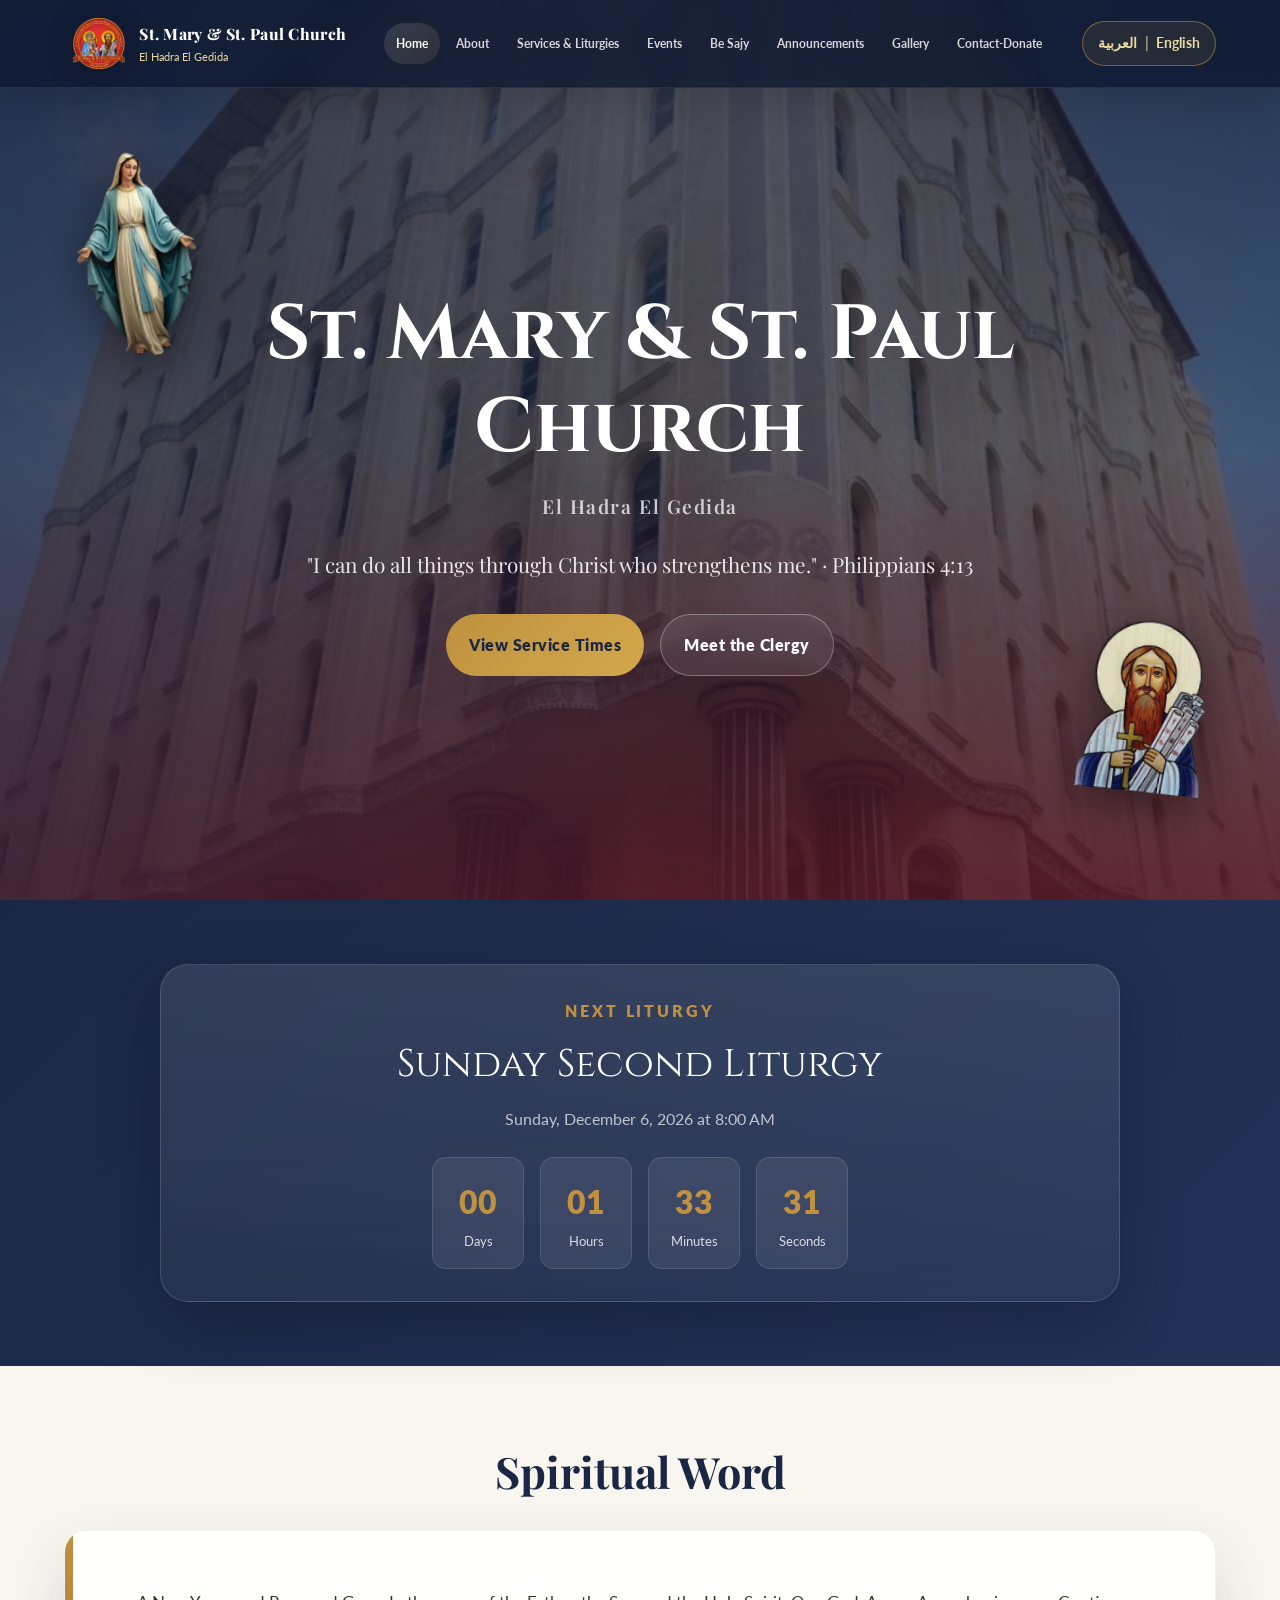
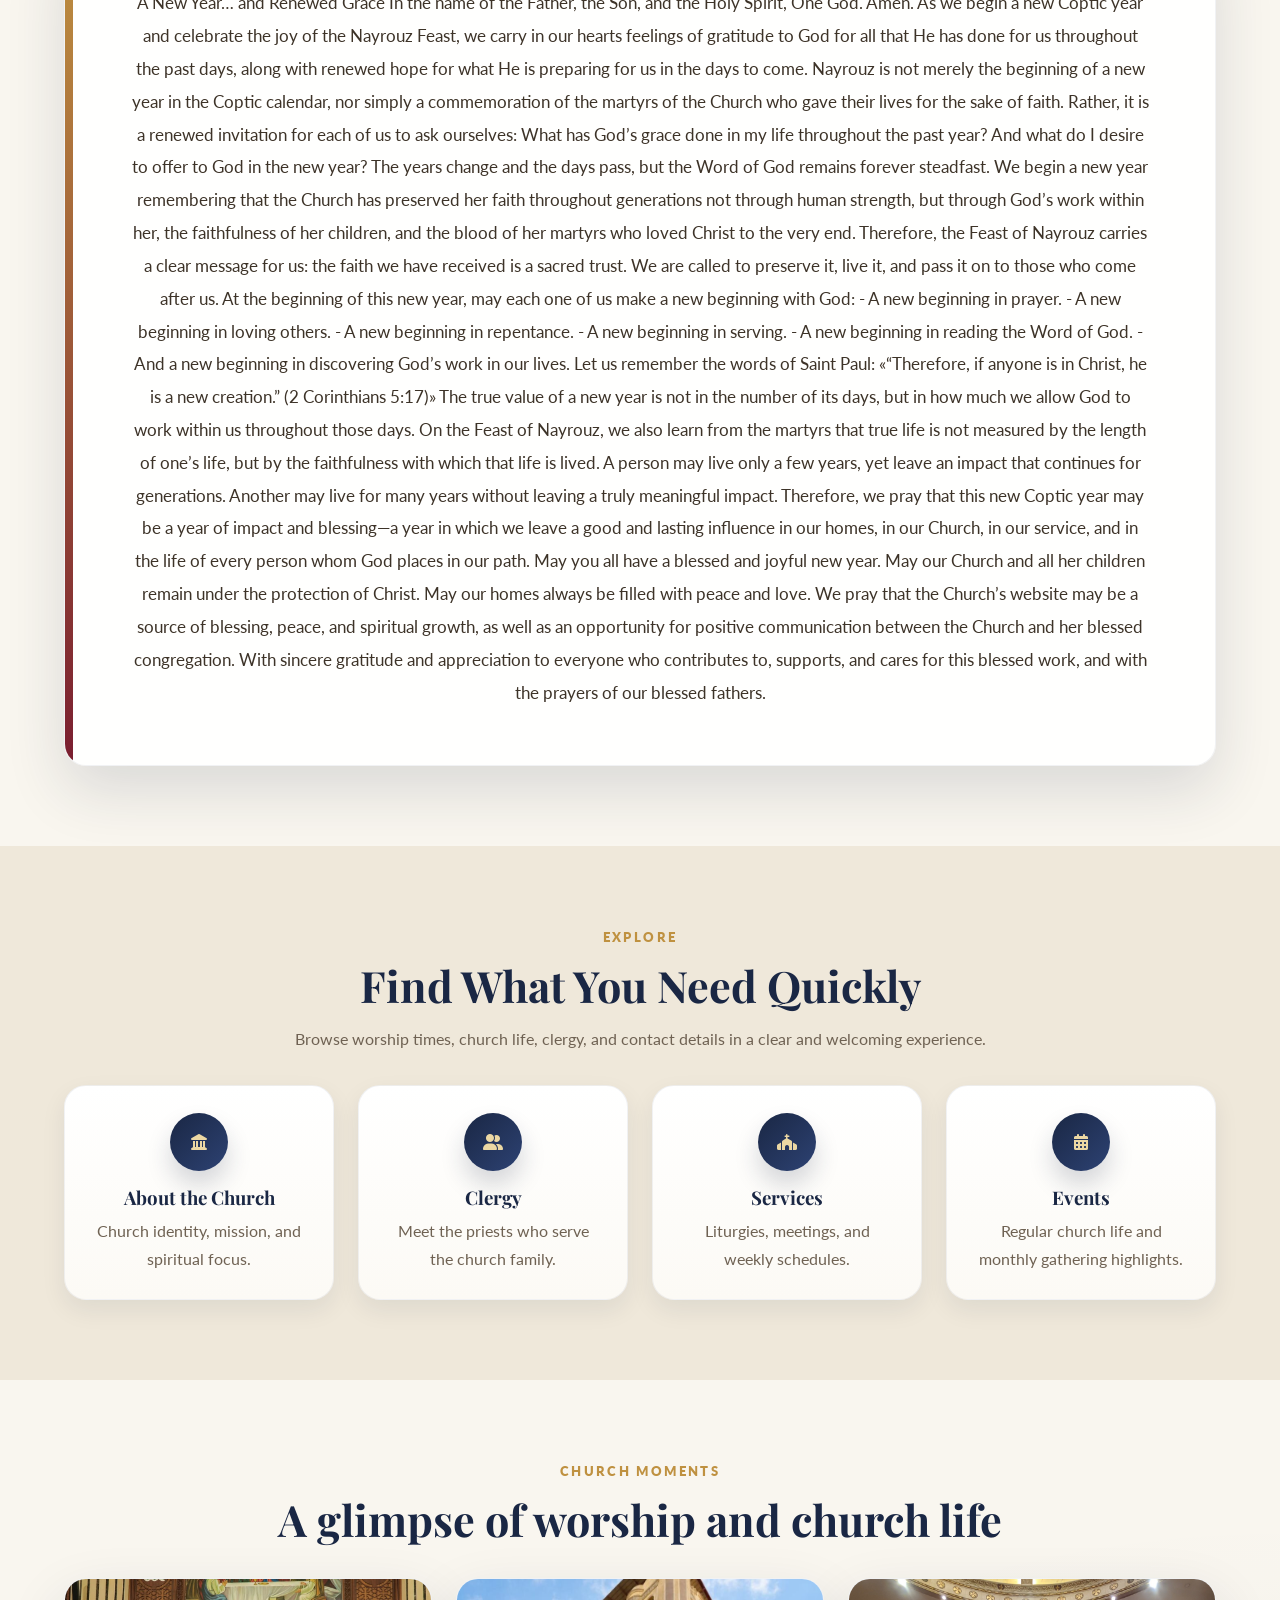
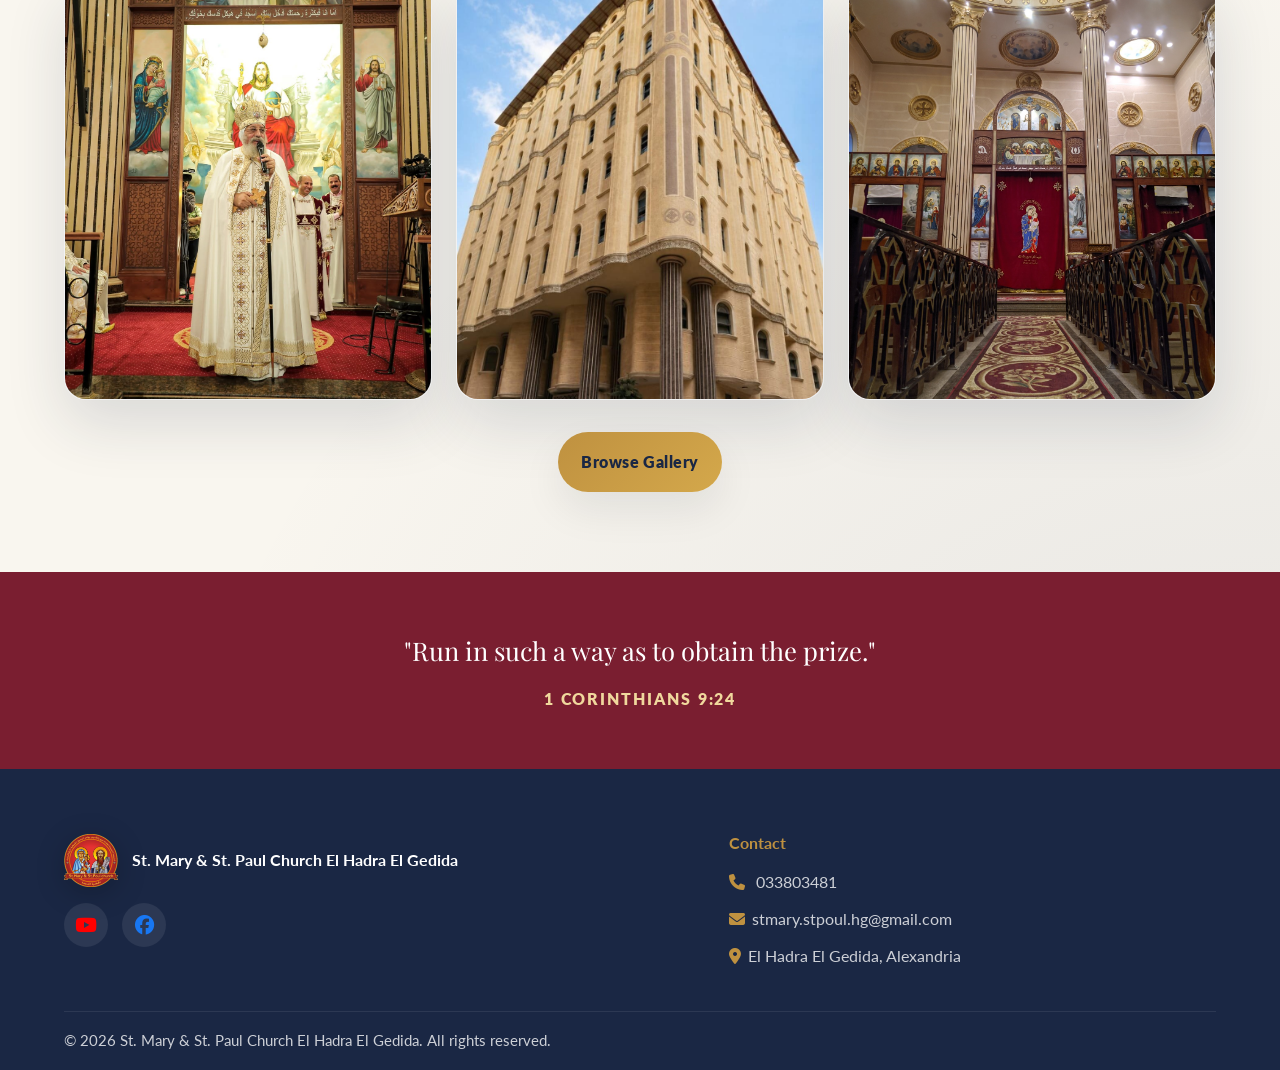
==== commit 62daf696: "Update OneSignal button styles and selectors Removed commented instruction in CSS and added a new se" ====
--- a/index.html
+++ b/index.html
@@ -15,13 +15,15 @@
 <script src="https://cdn.onesignal.com/sdks/web/v16/OneSignalSDK.page.js" defer></script>
 <script src="https://cdn.onesignal.com/sdks/web/v16/OneSignalSDK.page.js" defer></script>
 <style>
-  /* Ukususa inkinobho ye-OneSignal uyiyise kwesobunxele */
   #onesignal-bell-container,
-  .onesignal-bell-launcher-container {
+  .onesignal-bell-launcher-container,
+  .onesignal-bell-launcher,
+  #onesignal-slidedown-container {
     left: 20px !important;
     right: auto !important;
   }
 </style>
+
 <script>
   window.OneSignalDeferred = window.OneSignalDeferred || [];
   OneSignalDeferred.push(async function(OneSignal) {
@@ -30,7 +32,7 @@
       safari_web_id: "web.onesignal.auto.6a2e4cfc-4f7f-4e0a-b787-2d0bd3e78806",
       notifyButton: {
         enable: true,
-        position: 'bottom-left', // هذا السطر ينقل الجرس للناحية اليسرى
+        position: 'bottom-left',
       },
     });
   });
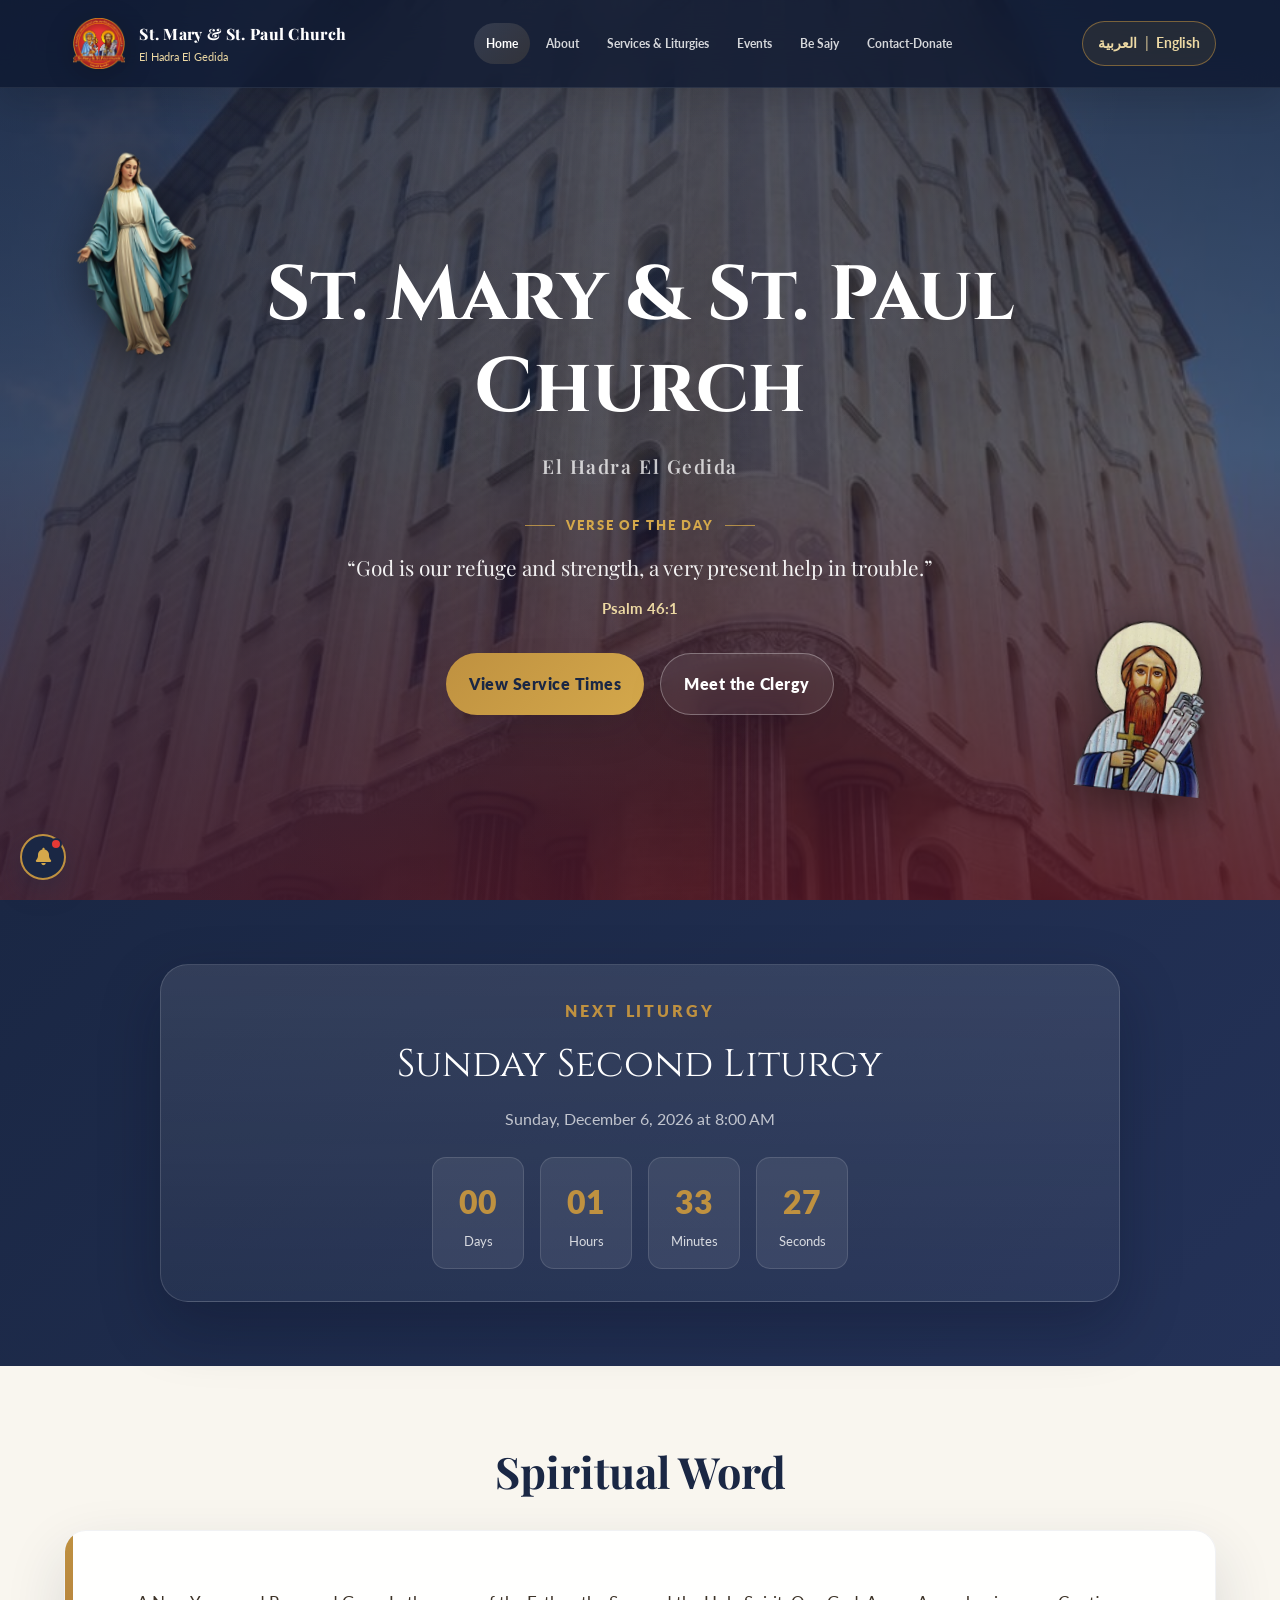
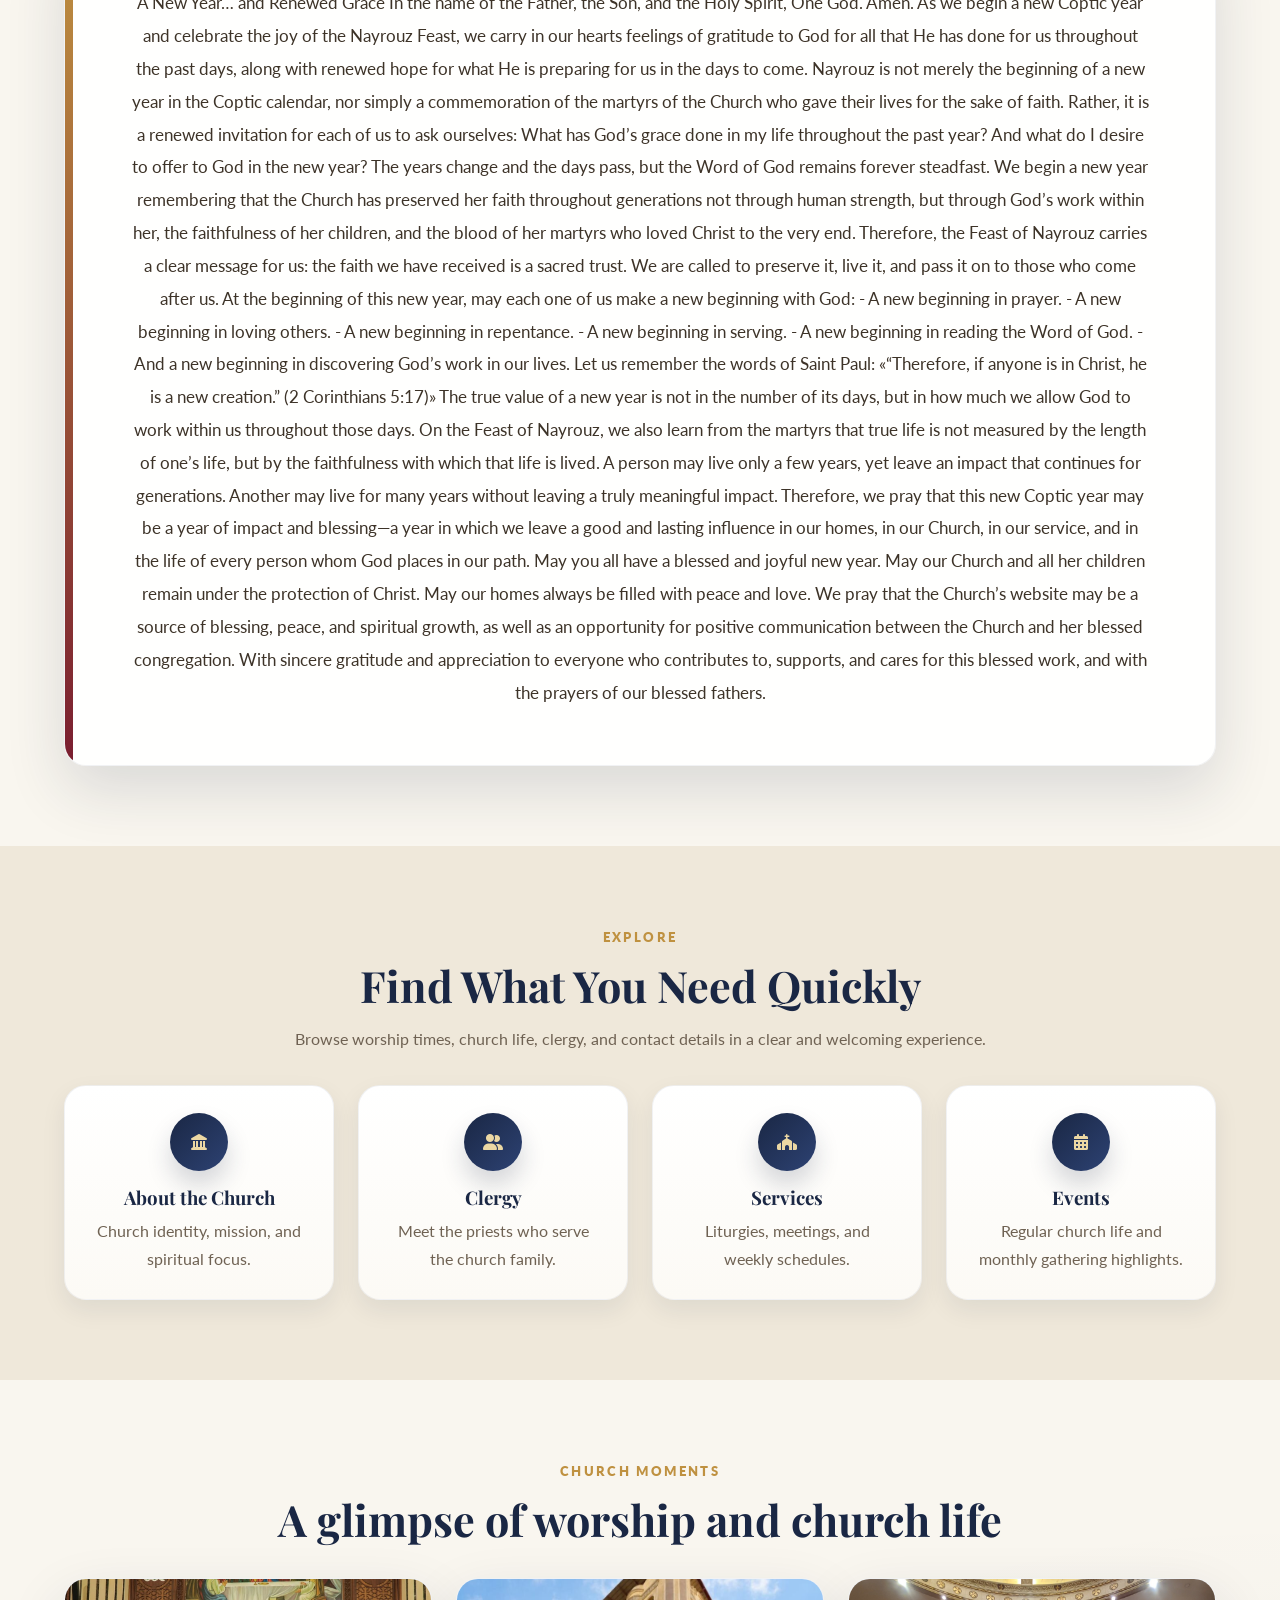
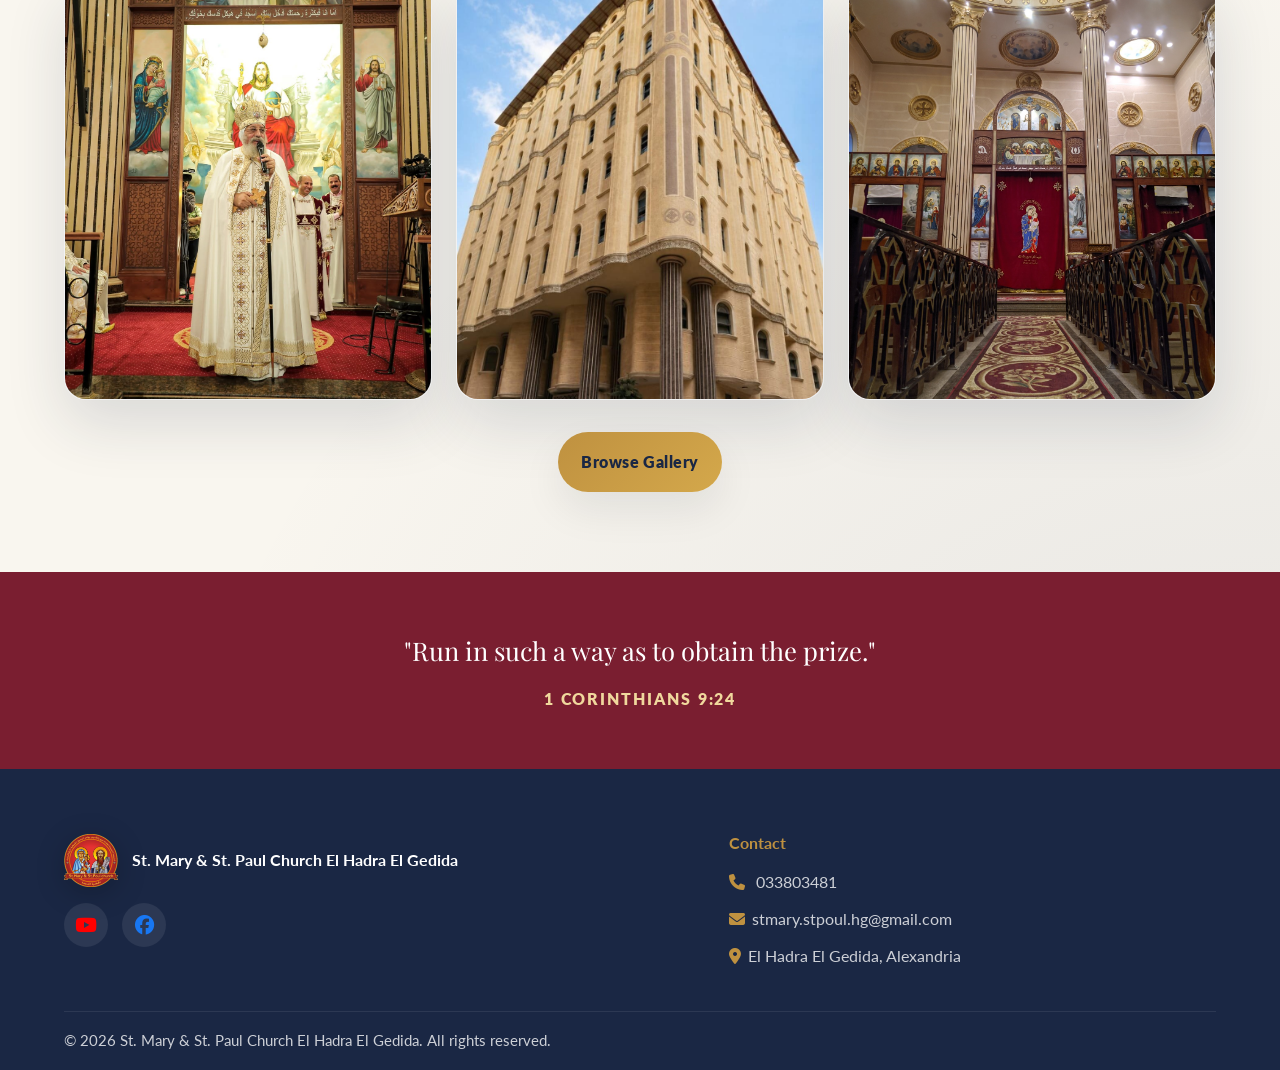
==== commit 492df162: "Add files via upload Signed-off-by: Earo <ewael8062@gmail.com>" ====
--- a/index.html
+++ b/index.html
@@ -92,7 +92,7 @@
     </a>
 
     <div class="nav-links">
-            <a href="index.html" class="active" data-en="Home" data-ar="الرئيسية">Home</a><a href="pages/about.html" data-en="About" data-ar="عن الكنيسة">About</a><a href="pages/services.html" data-en="Services &amp; Liturgies" data-ar="القداسات والخدمات">Services &amp; Liturgies</a><a href="pages/events.html" data-en="Events" data-ar="الفعاليات">Events</a><a href="pages/be-sajy.html" data-en="Be Sajy" data-ar="بي ساجي">Be Sajy</a><a href="pages/announcements.html" data-en="Announcements" data-ar="الإعلانات">Announcements</a><a href="pages/gallery.html" data-en="Gallery" data-ar="المعرض">Gallery</a><a href="pages/contact.html" data-en="Contact-Donate" data-ar="اتصل بنا-تبرع">Contact-Donate</a>
+            <a href="index.html" class="active" data-en="Home" data-ar="الرئيسية">Home</a><a href="pages/about.html" data-en="About" data-ar="عن الكنيسة">About</a><a href="pages/services.html" data-en="Services &amp; Liturgies" data-ar="القداسات والخدمات">Services &amp; Liturgies</a><a href="pages/events.html" data-en="Events" data-ar="الفعاليات">Events</a><a href="pages/be-sajy.html" data-en="Be Sajy" data-ar="بي ساجي">Be Sajy</a><a href="pages/contact.html" data-en="Contact-Donate" data-ar="اتصل بنا-تبرع">Contact-Donate</a>
     </div>
 
     <div class="nav-actions">
@@ -114,7 +114,7 @@
     <span class="sep">|</span>
     <span>English</span>
   </button>
-  <a href="index.html" class="active" data-en="Home" data-ar="الرئيسية">Home</a><a href="pages/about.html" data-en="About" data-ar="عن الكنيسة">About</a><a href="pages/services.html" data-en="Services &amp; Liturgies" data-ar="القداسات والخدمات">Services &amp; Liturgies</a><a href="pages/events.html" data-en="Events" data-ar="الفعاليات">Events</a><a href="pages/be-sajy.html" data-en="Be Sajy" data-ar="بي ساجي">Be Sajy</a><a href="pages/announcements.html" data-en="Announcements" data-ar="الإعلانات">Announcements</a><a href="pages/gallery.html" data-en="Gallery" data-ar="المعرض">Gallery</a><a href="pages/contact.html" data-en="Contact-Donate" data-ar="اتصل بنا-تبرع">Contact-Donate</a>
+  <a href="index.html" class="active" data-en="Home" data-ar="الرئيسية">Home</a><a href="pages/about.html" data-en="About" data-ar="عن الكنيسة">About</a><a href="pages/services.html" data-en="Services &amp; Liturgies" data-ar="القداسات والخدمات">Services &amp; Liturgies</a><a href="pages/events.html" data-en="Events" data-ar="الفعاليات">Events</a><a href="pages/be-sajy.html" data-en="Be Sajy" data-ar="بي ساجي">Be Sajy</a><a href="pages/contact.html" data-en="Contact-Donate" data-ar="اتصل بنا-تبرع">Contact-Donate</a>
 </div>
 
   
@@ -128,7 +128,11 @@
     <div class="hero-content-inner reveal-up">
       <h1 class="hero-title" data-en="St. Mary &amp; St. Paul Church " data-ar="كنيسة السيدة العذراء والقديس بولس الرسول">St. Mary &amp; St. Paul Church</h1>
       <div class="hero-location" data-en="El Hadra El Gedida" data-ar="الحضرة الجديدة">El Hadra El Gedida</div>
-      <p class="hero-sub" data-en="&amp;quot;I can do all things through Christ who strengthens me.&amp;quot; · Philippians 4:13" data-ar="«أستطيع كل شيء في المسيح الذي يقوّيني» · فيلبي ٤:١٣" data-i18n="html">"I can do all things through Christ who strengthens me." · Philippians 4:13</p>
+      <div class="hero-verse">
+        <div class="hv-label" data-en="Verse of the Day" data-ar="آية اليوم">Verse of the Day</div>
+        <p class="hv-text" id="vod-text"></p>
+        <div class="hv-ref" id="vod-ref"></div>
+      </div>
       <div class="hero-actions">
         <a href="pages/services.html" class="btn btn-gold" data-en="View Service Times" data-ar="عرض مواعيد القداسات والخدمات">View Service Times</a>
         <a href="pages/about.html#clergy" class="btn btn-outline" data-en="Meet the Clergy" data-ar="تعرّف على الكهنة">Meet the Clergy</a>
@@ -340,7 +344,7 @@
     </div>
   
     <div style="text-align:center;margin-top:2rem" class="reveal-up">
-      <a href="pages/gallery.html" class="btn btn-gold" data-en="Browse Gallery" data-ar="تصفح المعرض">Browse Gallery</a>
+      <a href="#" class="btn btn-gold" onclick="openGallery();return false;" data-en="Browse Gallery" data-ar="تصفح المعرض">Browse Gallery</a>
     </div>
   </div>
 </section>
@@ -385,6 +389,7 @@
   <button id="btt" onclick="window.scrollTo({top:0,behavior:'smooth'})" title="Back to top">
     <i class="fa-solid fa-chevron-up"></i>
   </button>
+  <script src="js/verses.js"></script>
   <script src="js/main.js"></script>
 </body>
 </html>
--- a/css/styles.css
+++ b/css/styles.css
@@ -637,7 +637,7 @@
 html[dir="rtl"] .hero-actions,
 html[dir="rtl"] .foot-bottom{direction:rtl}
 html[dir="rtl"] .contact-list i{margin-inline-end:0;margin-inline-start:.45rem}
-html[dir="rtl"] .breadcrumb{flex-direction:row-reverse}
+html[dir="rtl"] .breadcrumb > span:nth-child(2){display:inline-block;transform:scaleX(-1)}
 
 /* Responsive */
 @media (max-width:1080px){
@@ -914,3 +914,51 @@
   user-select: auto;
 }
 
+
+
+/* Clergy: stacked on phones only */
+@media (max-width:640px){
+  .clergy-grid{grid-template-columns:1fr;gap:1.25rem}
+  .clergy-media{height:320px}
+  .clergy-img{object-position:center top}
+  .clergy-body{padding:1.25rem}
+  .clergy-name{font-size:1.25rem}
+}
+
+/* Verse of the day */
+.hero-verse{max-width:760px;margin:0 auto 2rem}
+.hv-label{display:inline-flex;align-items:center;gap:.7rem;color:var(--gold-2);font-weight:800;letter-spacing:.14em;font-size:.82rem;text-transform:uppercase;margin-bottom:.7rem}
+html[lang="ar"] .hv-label{letter-spacing:0;font-size:.95rem}
+.hv-label::before,.hv-label::after{content:'';width:30px;height:1px;background:var(--gold-2);opacity:.75}
+.hv-text{color:rgba(255,255,255,.93);font-size:clamp(1.05rem,2vw,1.3rem);line-height:1.8;font-family:"Playfair Display",serif}
+html[lang="ar"] .hv-text{font-family:"Amiri","Cairo",serif;font-size:clamp(1.2rem,2.4vw,1.5rem);line-height:1.9}
+.hv-ref{margin-top:.55rem;color:var(--gold-soft);font-weight:700;font-size:.95rem}
+
+/* Urgent announcements icon (all pages) */
+.ann-fab{position:fixed;left:20px;bottom:20px;z-index:990;width:46px;height:46px;border-radius:50%;display:flex;align-items:center;justify-content:center;background:var(--navy);color:var(--gold-2);font-size:1.1rem;border:2px solid var(--gold);box-shadow:0 10px 26px rgba(26,39,68,.35)}
+.ann-fab .ann-dot{position:absolute;top:2px;inset-inline-end:2px;width:12px;height:12px;border-radius:50%;background:#e53935;border:2px solid var(--navy)}
+.ann-panel{position:fixed;left:20px;bottom:78px;z-index:991;width:min(92vw,420px);max-height:60vh;overflow:auto;display:none;background:#fff;border-radius:18px;box-shadow:0 24px 60px rgba(7,12,25,.35);border-top:4px solid #e53935}
+.ann-panel.open{display:block}
+.ann-panel-head{display:flex;align-items:center;justify-content:space-between;padding:.9rem 1.1rem .2rem}
+.ann-badge{background:#e53935;color:#fff;font-weight:800;font-size:.78rem;padding:.15rem .7rem;border-radius:999px}
+.ann-close{color:var(--muted);font-size:1.1rem;width:32px;height:32px;border-radius:50%}
+.ann-item{padding:.4rem 1.1rem 1.1rem}
+.ann-item-date{font-size:.8rem;color:#888;margin-bottom:.25rem}
+.ann-item-title{font-weight:800;color:var(--navy);font-size:1.05rem;line-height:1.5;margin-bottom:.35rem}
+.ann-item-text{color:var(--muted);font-size:.93rem;line-height:1.75}
+
+/* Gallery overlay (opened from the home page) */
+.gallery-overlay{position:fixed;inset:0;z-index:1100;display:none;flex-direction:column;background:#0e1529}
+.gallery-overlay.open{display:flex}
+.go-head{display:flex;align-items:center;justify-content:space-between;gap:1rem;padding:.8rem 1rem;border-bottom:1px solid rgba(255,255,255,.12);color:#fff}
+.go-title{font-weight:800;font-size:1.15rem}
+.go-close{width:40px;height:40px;border-radius:50%;background:rgba(255,255,255,.12);color:#fff;font-size:1.1rem}
+.go-body{flex:1;overflow-y:auto;padding:1rem}
+.g-grid{display:grid;grid-template-columns:repeat(3,minmax(0,1fr));gap:.7rem;max-width:960px;margin:0 auto}
+.g-grid .gallery-card{border-radius:12px;overflow:hidden;background:#222;aspect-ratio:1/1;box-shadow:none}
+.g-grid .gallery-card:hover{transform:none;box-shadow:none}
+.g-grid .gallery-card img{width:100%;height:100%;object-fit:cover;border-radius:0;background:#222}
+@media (max-width:640px){.go-body{padding:.5rem}.g-grid{gap:.3rem}.g-grid .gallery-card{border-radius:6px}}
+
+/* keep the OneSignal bell (if shown) above the announcements icon */
+#onesignal-bell-container,.onesignal-bell-launcher{bottom:84px !important}
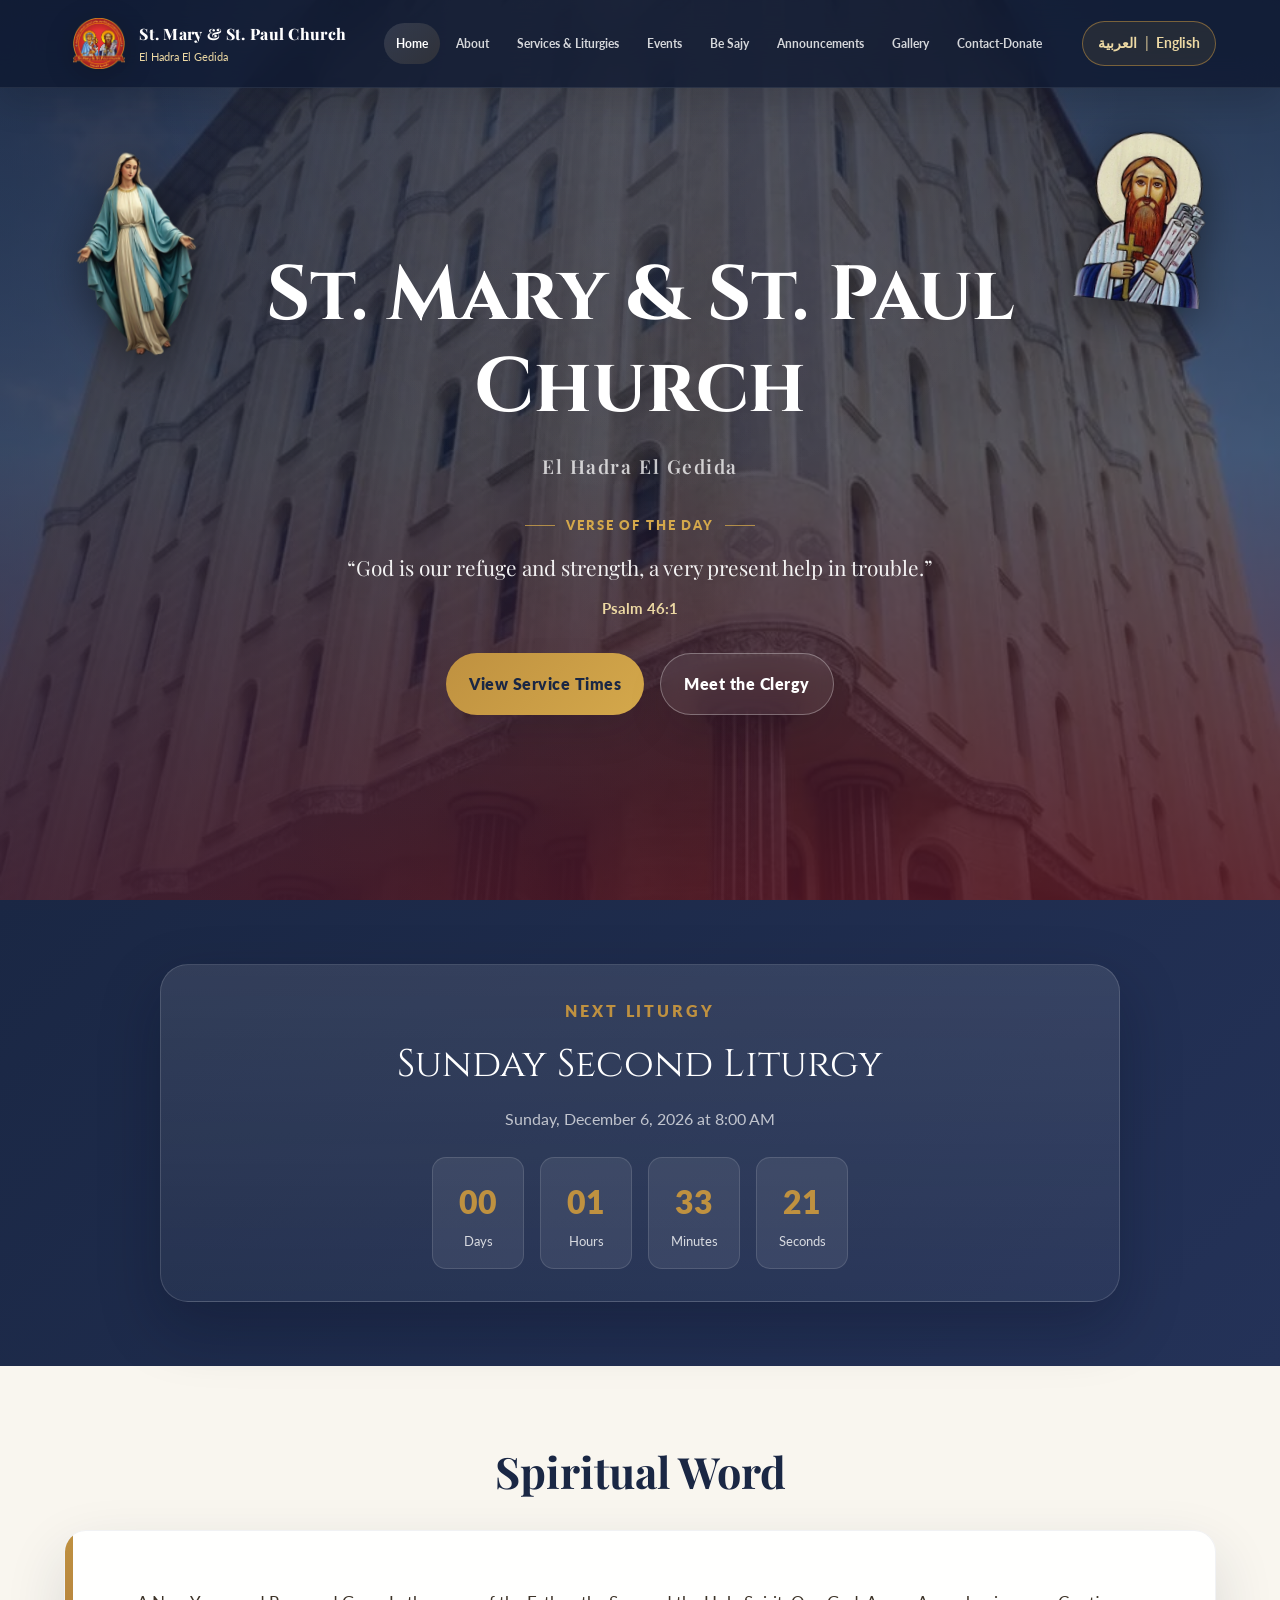
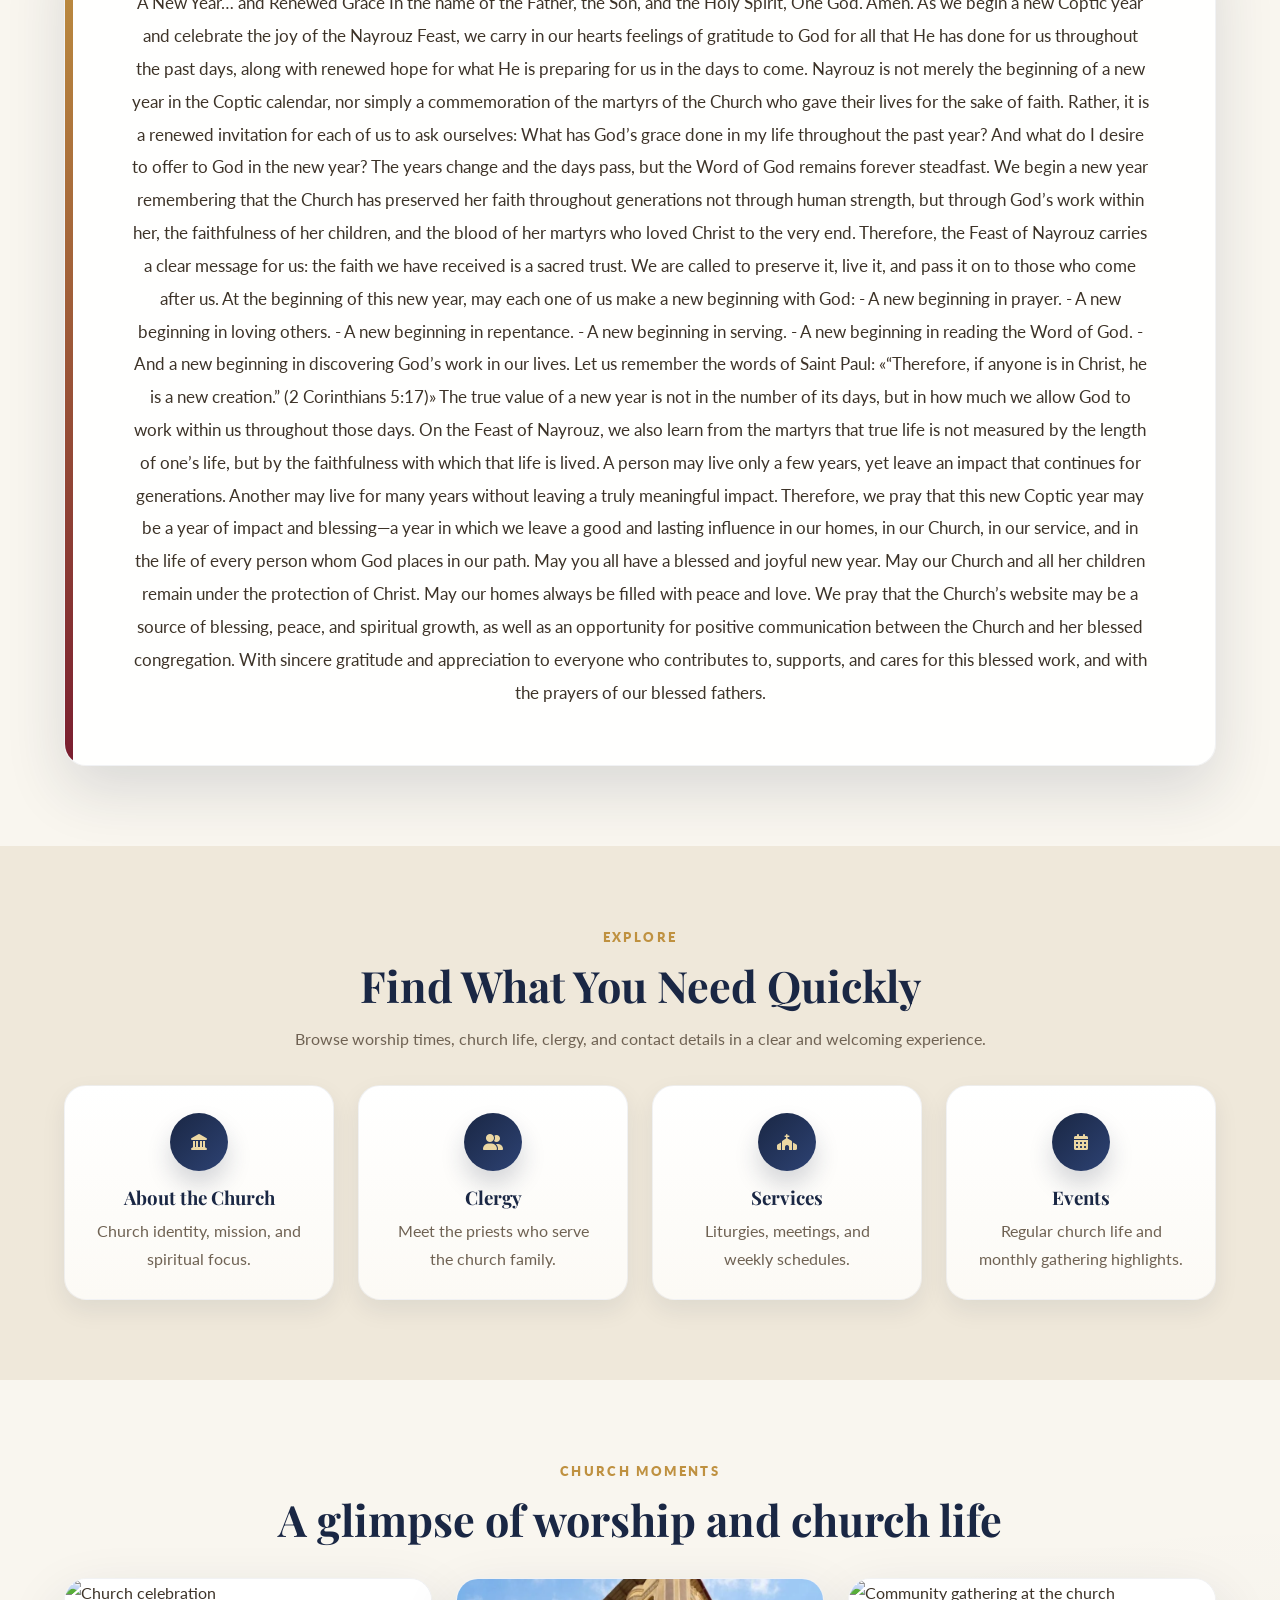
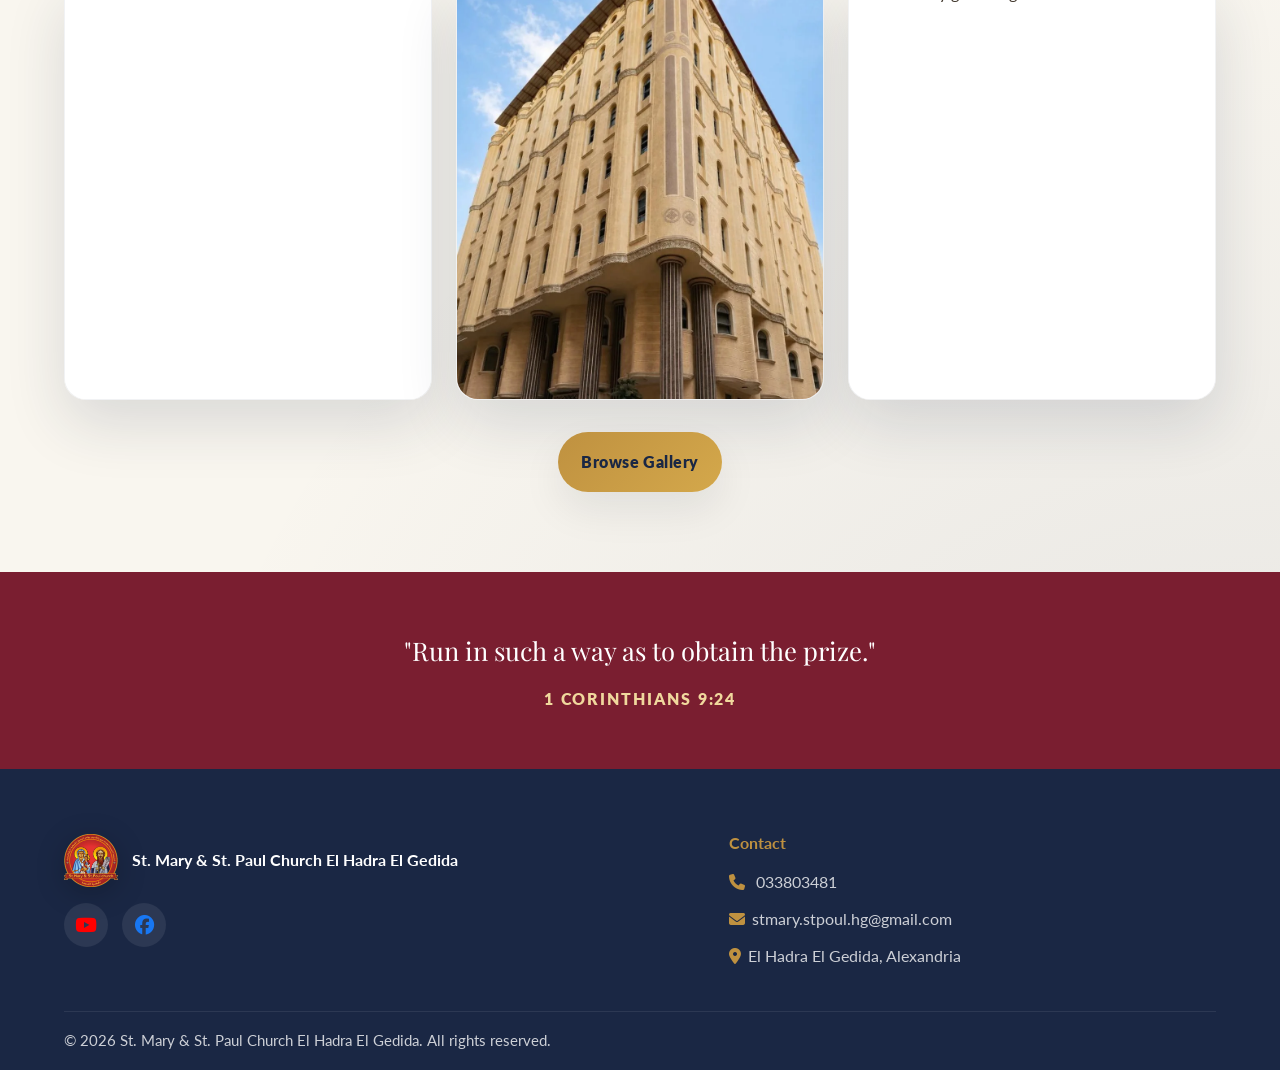
==== commit ab514009: "Add files via upload Signed-off-by: Earo <ewael8062@gmail.com>" ====
--- a/index.html
+++ b/index.html
@@ -5,7 +5,7 @@
   <meta name="viewport" content="width=device-width, initial-scale=1.0" />
   <meta name="description" content="St. Mary &amp; St. Paul Church  official website with clergy, services, meetings, and contact information." />
   <title>St. Mary &amp; St. Paul Church  El Hadra El Gedida</title>
-  <link rel="icon" type="image/png" href="assets/church-logo.png" />
+  <link rel="icon" type="image/webp" href="assets/church-logo.webp" />
   <link rel="preconnect" href="https://fonts.googleapis.com" />
   <link rel="preconnect" href="https://fonts.gstatic.com" crossorigin />
   <link href="https://fonts.googleapis.com/css2?family=Amiri:ital,wght@0,400;0,700;1,400&family=Cairo:wght@400;600;700;800&family=Cinzel:wght@400;600;700&family=Playfair+Display:wght@400;600;700&family=Lato:wght@300;400;700&display=swap" rel="stylesheet" />
@@ -78,12 +78,12 @@
   </style>
 
 </head>
-<body data-title-en="St. Mary &amp; St. Paul Church  El Hadra El Gedida" data-title-ar=" كنيسة السيدة العذراء والقديس بولس الرسول الحضره الجديده" data-desc-en="St. Mary &amp; St. Paul Church  El Hadra El Gedida official website with clergy, services, meetings, and contact information." data-desc-ar="الموقع الرسمي لكنيسة السيدة العذراء والقديس بولس الرسول ويشمل الكهنة والخدمات والاجتماعات وبيانات التواصل.">
+<body data-title-en="St. Mary &amp; St. Paul Church  El Hadra El Gedida" data-title-ar=" كنيسة السيدة العذراء والقديس بولس الرسول الحضره الجديده" data-desc-en="St. Mary &amp; St. Paul Church  El Hadra El Gedida official website with clergy, services, meetings, and contact information." data-desc-ar="الموقع الرسمي لكنيسة السيدة العذراء والقديس بولس الرسول ويشمل الآباء الكهنة والخدمات والاجتماعات وبيانات التواصل.">
   
 <nav id="nav">
   <div class="nav-inner">
     <a href="index.html" class="nav-brand">
-      <img src="assets/church-logo.png" alt="Church logo" class="brand-logo" />
+      <img src="assets/church-logo.webp" alt="Church logo" class="brand-logo" />
       <div>
         <div class="brand-name" data-en="St. Mary &amp; St. Paul Church " data-ar=" كنيسة السيدة العذراء والقديس بولس الرسول ">St. Mary &amp; St. Paul Church </div>
         <div class="brand-sub" data-en="El Hadra El Gedida" data-ar="الحضرة الجديدة">El Hadra El Gedida</div>
@@ -92,7 +92,7 @@
     </a>
 
     <div class="nav-links">
-            <a href="index.html" class="active" data-en="Home" data-ar="الرئيسية">Home</a><a href="pages/about.html" data-en="About" data-ar="عن الكنيسة">About</a><a href="pages/services.html" data-en="Services &amp; Liturgies" data-ar="القداسات والخدمات">Services &amp; Liturgies</a><a href="pages/events.html" data-en="Events" data-ar="الفعاليات">Events</a><a href="pages/be-sajy.html" data-en="Be Sajy" data-ar="بي ساجي">Be Sajy</a><a href="pages/contact.html" data-en="Contact-Donate" data-ar="اتصل بنا-تبرع">Contact-Donate</a>
+            <a href="index.html" class="active" data-en="Home" data-ar="الرئيسية">Home</a><a href="pages/about.html" data-en="About" data-ar="عن الكنيسة">About</a><a href="pages/services.html" data-en="Services &amp; Liturgies" data-ar="القداسات والخدمات">Services &amp; Liturgies</a><a href="pages/events.html" data-en="Events" data-ar="الفعاليات">Events</a><a href="pages/be-sajy.html" data-en="Be Sajy" data-ar="بي ساجي">Be Sajy</a><a href="pages/announcements.html" data-en="Announcements" data-ar="الإعلانات">Announcements</a><a href="pages/gallery.html" data-en="Gallery" data-ar="المعرض">Gallery</a><a href="pages/contact.html" data-en="Contact-Donate" data-ar="اتصل بنا-تبرع">Contact-Donate</a>
     </div>
 
     <div class="nav-actions">
@@ -114,15 +114,15 @@
     <span class="sep">|</span>
     <span>English</span>
   </button>
-  <a href="index.html" class="active" data-en="Home" data-ar="الرئيسية">Home</a><a href="pages/about.html" data-en="About" data-ar="عن الكنيسة">About</a><a href="pages/services.html" data-en="Services &amp; Liturgies" data-ar="القداسات والخدمات">Services &amp; Liturgies</a><a href="pages/events.html" data-en="Events" data-ar="الفعاليات">Events</a><a href="pages/be-sajy.html" data-en="Be Sajy" data-ar="بي ساجي">Be Sajy</a><a href="pages/contact.html" data-en="Contact-Donate" data-ar="اتصل بنا-تبرع">Contact-Donate</a>
+  <a href="index.html" class="active" data-en="Home" data-ar="الرئيسية">Home</a><a href="pages/about.html" data-en="About" data-ar="عن الكنيسة">About</a><a href="pages/services.html" data-en="Services &amp; Liturgies" data-ar="القداسات والخدمات">Services &amp; Liturgies</a><a href="pages/events.html" data-en="Events" data-ar="الفعاليات">Events</a><a href="pages/be-sajy.html" data-en="Be Sajy" data-ar="بي ساجي">Be Sajy</a><a href="pages/announcements.html" data-en="Announcements" data-ar="الإعلانات">Announcements</a><a href="pages/gallery.html" data-en="Gallery" data-ar="المعرض">Gallery</a><a href="pages/contact.html" data-en="Contact-Donate" data-ar="اتصل بنا-تبرع">Contact-Donate</a>
 </div>
 
   
 <section id="hero">
   <div class="hero-overlay"></div>
   <div class="hero-float-row">
-    <img src="assets/icon-stmary-real.png" alt="" class="hero-float hero-float--left" aria-hidden="true" />
-    <img src="assets/icon-stpaul-real.png" alt="" class="hero-float hero-float--right" aria-hidden="true" />
+    <img src="assets/icon-stmary-real.webp" alt="" class="hero-float hero-float--left" aria-hidden="true" />
+    <img src="assets/icon-stpaul-real.webp" alt="" class="hero-float hero-float--right" aria-hidden="true" />
   </div>
   <div class="container hero-content">
     <div class="hero-content-inner reveal-up">
@@ -135,7 +135,7 @@
       </div>
       <div class="hero-actions">
         <a href="pages/services.html" class="btn btn-gold" data-en="View Service Times" data-ar="عرض مواعيد القداسات والخدمات">View Service Times</a>
-        <a href="pages/about.html#clergy" class="btn btn-outline" data-en="Meet the Clergy" data-ar="تعرّف على الكهنة">Meet the Clergy</a>
+        <a href="pages/about.html#clergy" class="btn btn-outline" data-en="Meet the Clergy" data-ar="تعرّف على الآباء الكهنة">Meet the Clergy</a>
       </div>
     </div>
   </div>
@@ -298,7 +298,7 @@
     <div class="sec-hd reveal-up">
       <span class="eyebrow" data-en="Explore" data-ar="استكشف">Explore</span>
       <h2 data-en="Find What You Need Quickly" data-ar="الوصول السريع لما تحتاجه">Find What You Need Quickly</h2>
-      <p data-en="Browse worship times, church life, clergy, and contact details in a clear and welcoming experience." data-ar="تصفّح مواعيد العبادة وحياة الكنيسة والكهنة وبيانات التواصل بتجربة واضحة ومريحة.">Browse worship times, church life, clergy, and contact details in a clear and welcoming experience.</p>
+      <p data-en="Browse worship times, church life, clergy, and contact details in a clear and welcoming experience." data-ar="تصفّح مواعيد العبادة وحياة الكنيسة والآباء الكهنة وبيانات التواصل بتجربة واضحة ومريحة.">Browse worship times, church life, clergy, and contact details in a clear and welcoming experience.</p>
     </div>
     <div class="grid-4">
       <a class="qlink reveal-up" href="pages/about.html">
@@ -308,7 +308,7 @@
       </a>
       <a class="qlink reveal-up" href="pages/about.html#clergy">
         <div class="qlink-ico"><i class="fa-solid fa-user-group"></i></div>
-        <h3 data-en="Clergy" data-ar="الكهنة">Clergy</h3>
+        <h3 data-en="Clergy" data-ar="الآباء الكهنة">Clergy</h3>
         <p data-en="Meet the priests who serve the church family." data-ar="تعرّف على الاباء الكهنة الذين يخدمون أسرة الكنيسة.">Meet the priests who serve the church family.</p>
       </a>
       <a class="qlink reveal-up" href="pages/services.html">
@@ -333,18 +333,18 @@
     </div>
     <div class="media-grid">
       <figure class="gallery-card reveal-up">
-        <img src="assets/pope-tawadros-visit.jpg" alt="Church celebration" />
+        <img src="assets/pope-tawadros-visit.webp" alt="Church celebration" />
       </figure>
       <figure class="gallery-card reveal-up">
-        <img src="assets/church-building.jpg" alt="Iconostasis dedication" />
+        <img src="assets/church-building.webp" alt="Iconostasis dedication" />
       </figure>
       <figure class="gallery-card reveal-up">
-        <img src="assets/7.jpeg" alt="Community gathering at the church" />
+        <img src="assets/7.webp" alt="Community gathering at the church" />
       </figure>
     </div>
   
     <div style="text-align:center;margin-top:2rem" class="reveal-up">
-      <a href="#" class="btn btn-gold" onclick="openGallery();return false;" data-en="Browse Gallery" data-ar="تصفح المعرض">Browse Gallery</a>
+      <a href="pages/gallery.html" class="btn btn-gold" data-en="Browse Gallery" data-ar="تصفح المعرض">Browse Gallery</a>
     </div>
   </div>
 </section>
@@ -361,7 +361,7 @@
     <div class="foot-grid">
       <div class="foot-about">
         <div class="foot-logo">
-          <img src="assets/church-logo.png" alt="Church logo" class="foot-logo-img" />
+          <img src="assets/church-logo.webp" alt="Church logo" class="foot-logo-img" />
           <span data-en="St. Mary &amp; St. Paul Church  El Hadra El Gedida" data-ar="كنيسة السيدة العذراء والقديس بولس الرسول الحضره الجديده">St. Mary &amp; St. Paul Church  El Hadra El Gedida</span>
         </div>
         <div class="foot-social">
--- a/css/styles.css
+++ b/css/styles.css
@@ -163,7 +163,7 @@
   padding:calc(var(--nav-h) + 3rem) 0 5rem;
   background:
     linear-gradient(180deg,rgba(14,24,48,.83),rgba(20,30,57,.68),rgba(80,22,38,.88)),
-    url("../assets/church-building.jpg") center/cover no-repeat,
+    url("../assets/church-building.webp") center/cover no-repeat,
     linear-gradient(135deg,var(--navy),var(--burg));
 }
 .hero-overlay{
@@ -190,7 +190,7 @@
   animation-delay:.3s,1.8s;
 }
 .hero-float--right{
-  bottom:12%;right:5%;
+  top:14%;right:5%;
   animation-name:hero-float-in-right,hero-float-bob-right;
   animation-duration:1.5s,6s;
   animation-delay:.5s,2.3s;
@@ -219,14 +219,14 @@
 @media (max-width:960px){
   .hero-float{width:92px}
   .hero-float--left{top:9%;left:3%}
-  .hero-float--right{bottom:7%;right:3%}
+  .hero-float--right{top:9%;right:3%}
 }
 @media (max-width:640px){
   /* Keep the same left/right corner placement as desktop, just smaller,
      so each icon stays to its own side instead of sitting centered in the text */
   .hero-float{width:56px}
   .hero-float--left{top:calc(var(--nav-h) + .75rem);left:2%}
-  .hero-float--right{bottom:6%;right:2%}
+  .hero-float--right{top:calc(var(--nav-h) + .75rem);right:2%}
 }
 .hero-shell{
   padding:2rem 2rem 1.4rem;
@@ -398,7 +398,7 @@
   padding:calc(var(--nav-h) + 3rem) 0 2.5rem;
   background:
     linear-gradient(135deg,rgba(26,39,68,.95),rgba(122,30,48,.92)),
-    url("../assets/iconostasis-dedication.jpg") center/cover no-repeat;
+    url("../assets/iconostasis-dedication.webp") center/cover no-repeat;
   color:#fff
 }
 .pg-banner h1{font-size:clamp(2rem,5vw,3.4rem);margin-bottom:.55rem}
@@ -934,31 +934,6 @@
 html[lang="ar"] .hv-text{font-family:"Amiri","Cairo",serif;font-size:clamp(1.2rem,2.4vw,1.5rem);line-height:1.9}
 .hv-ref{margin-top:.55rem;color:var(--gold-soft);font-weight:700;font-size:.95rem}
 
-/* Urgent announcements icon (all pages) */
-.ann-fab{position:fixed;left:20px;bottom:20px;z-index:990;width:46px;height:46px;border-radius:50%;display:flex;align-items:center;justify-content:center;background:var(--navy);color:var(--gold-2);font-size:1.1rem;border:2px solid var(--gold);box-shadow:0 10px 26px rgba(26,39,68,.35)}
-.ann-fab .ann-dot{position:absolute;top:2px;inset-inline-end:2px;width:12px;height:12px;border-radius:50%;background:#e53935;border:2px solid var(--navy)}
-.ann-panel{position:fixed;left:20px;bottom:78px;z-index:991;width:min(92vw,420px);max-height:60vh;overflow:auto;display:none;background:#fff;border-radius:18px;box-shadow:0 24px 60px rgba(7,12,25,.35);border-top:4px solid #e53935}
-.ann-panel.open{display:block}
-.ann-panel-head{display:flex;align-items:center;justify-content:space-between;padding:.9rem 1.1rem .2rem}
-.ann-badge{background:#e53935;color:#fff;font-weight:800;font-size:.78rem;padding:.15rem .7rem;border-radius:999px}
-.ann-close{color:var(--muted);font-size:1.1rem;width:32px;height:32px;border-radius:50%}
-.ann-item{padding:.4rem 1.1rem 1.1rem}
-.ann-item-date{font-size:.8rem;color:#888;margin-bottom:.25rem}
-.ann-item-title{font-weight:800;color:var(--navy);font-size:1.05rem;line-height:1.5;margin-bottom:.35rem}
-.ann-item-text{color:var(--muted);font-size:.93rem;line-height:1.75}
-
-/* Gallery overlay (opened from the home page) */
-.gallery-overlay{position:fixed;inset:0;z-index:1100;display:none;flex-direction:column;background:#0e1529}
-.gallery-overlay.open{display:flex}
-.go-head{display:flex;align-items:center;justify-content:space-between;gap:1rem;padding:.8rem 1rem;border-bottom:1px solid rgba(255,255,255,.12);color:#fff}
-.go-title{font-weight:800;font-size:1.15rem}
-.go-close{width:40px;height:40px;border-radius:50%;background:rgba(255,255,255,.12);color:#fff;font-size:1.1rem}
-.go-body{flex:1;overflow-y:auto;padding:1rem}
-.g-grid{display:grid;grid-template-columns:repeat(3,minmax(0,1fr));gap:.7rem;max-width:960px;margin:0 auto}
-.g-grid .gallery-card{border-radius:12px;overflow:hidden;background:#222;aspect-ratio:1/1;box-shadow:none}
-.g-grid .gallery-card:hover{transform:none;box-shadow:none}
-.g-grid .gallery-card img{width:100%;height:100%;object-fit:cover;border-radius:0;background:#222}
-@media (max-width:640px){.go-body{padding:.5rem}.g-grid{gap:.3rem}.g-grid .gallery-card{border-radius:6px}}
-
-/* keep the OneSignal bell (if shown) above the announcements icon */
-#onesignal-bell-container,.onesignal-bell-launcher{bottom:84px !important}
+/* Events: highlight the event that falls on today */
+.evt-row--today{border:2px solid var(--gold);box-shadow:0 0 0 4px rgba(212,168,75,.22),var(--shadow-sm)}
+.evt-today-badge{display:inline-block;margin-inline-start:.6rem;padding:.12rem .7rem;border-radius:999px;background:var(--gold);color:var(--navy);font-size:.72rem;font-weight:800;vertical-align:middle;letter-spacing:.04em}
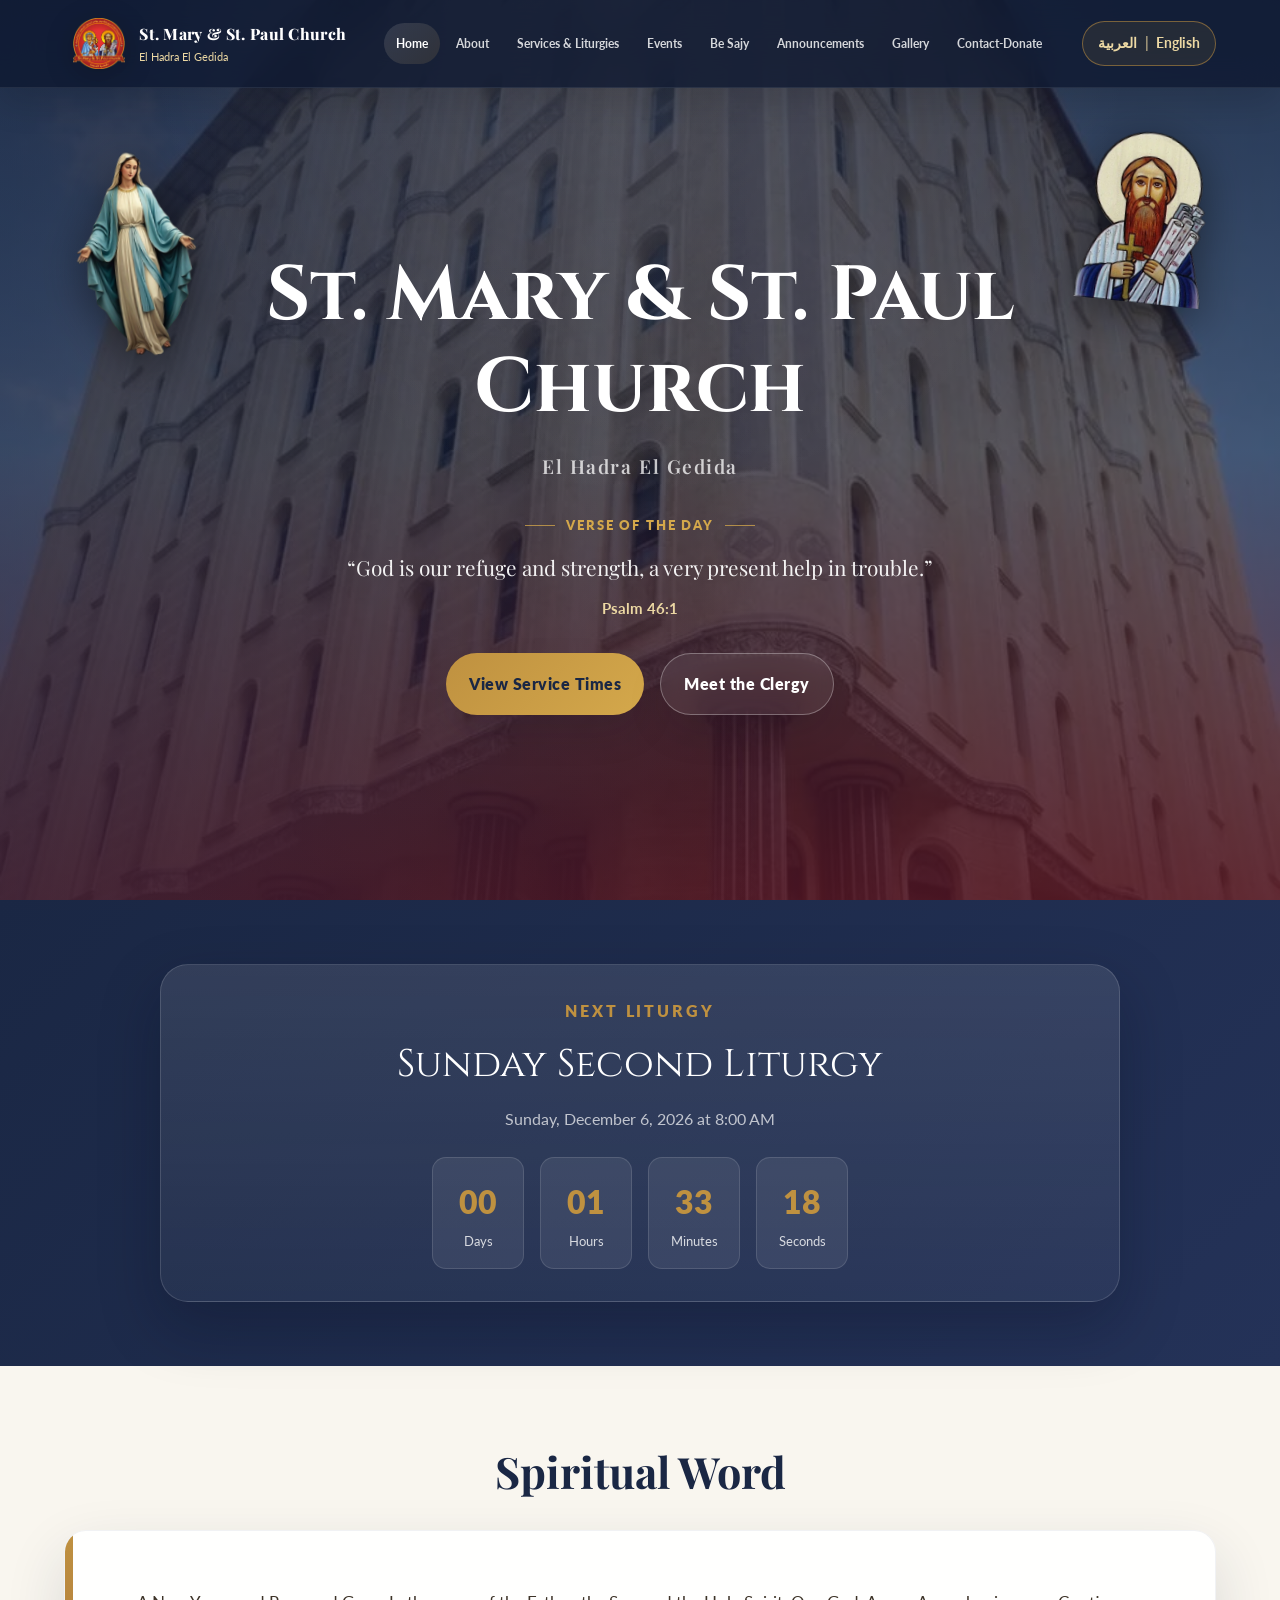
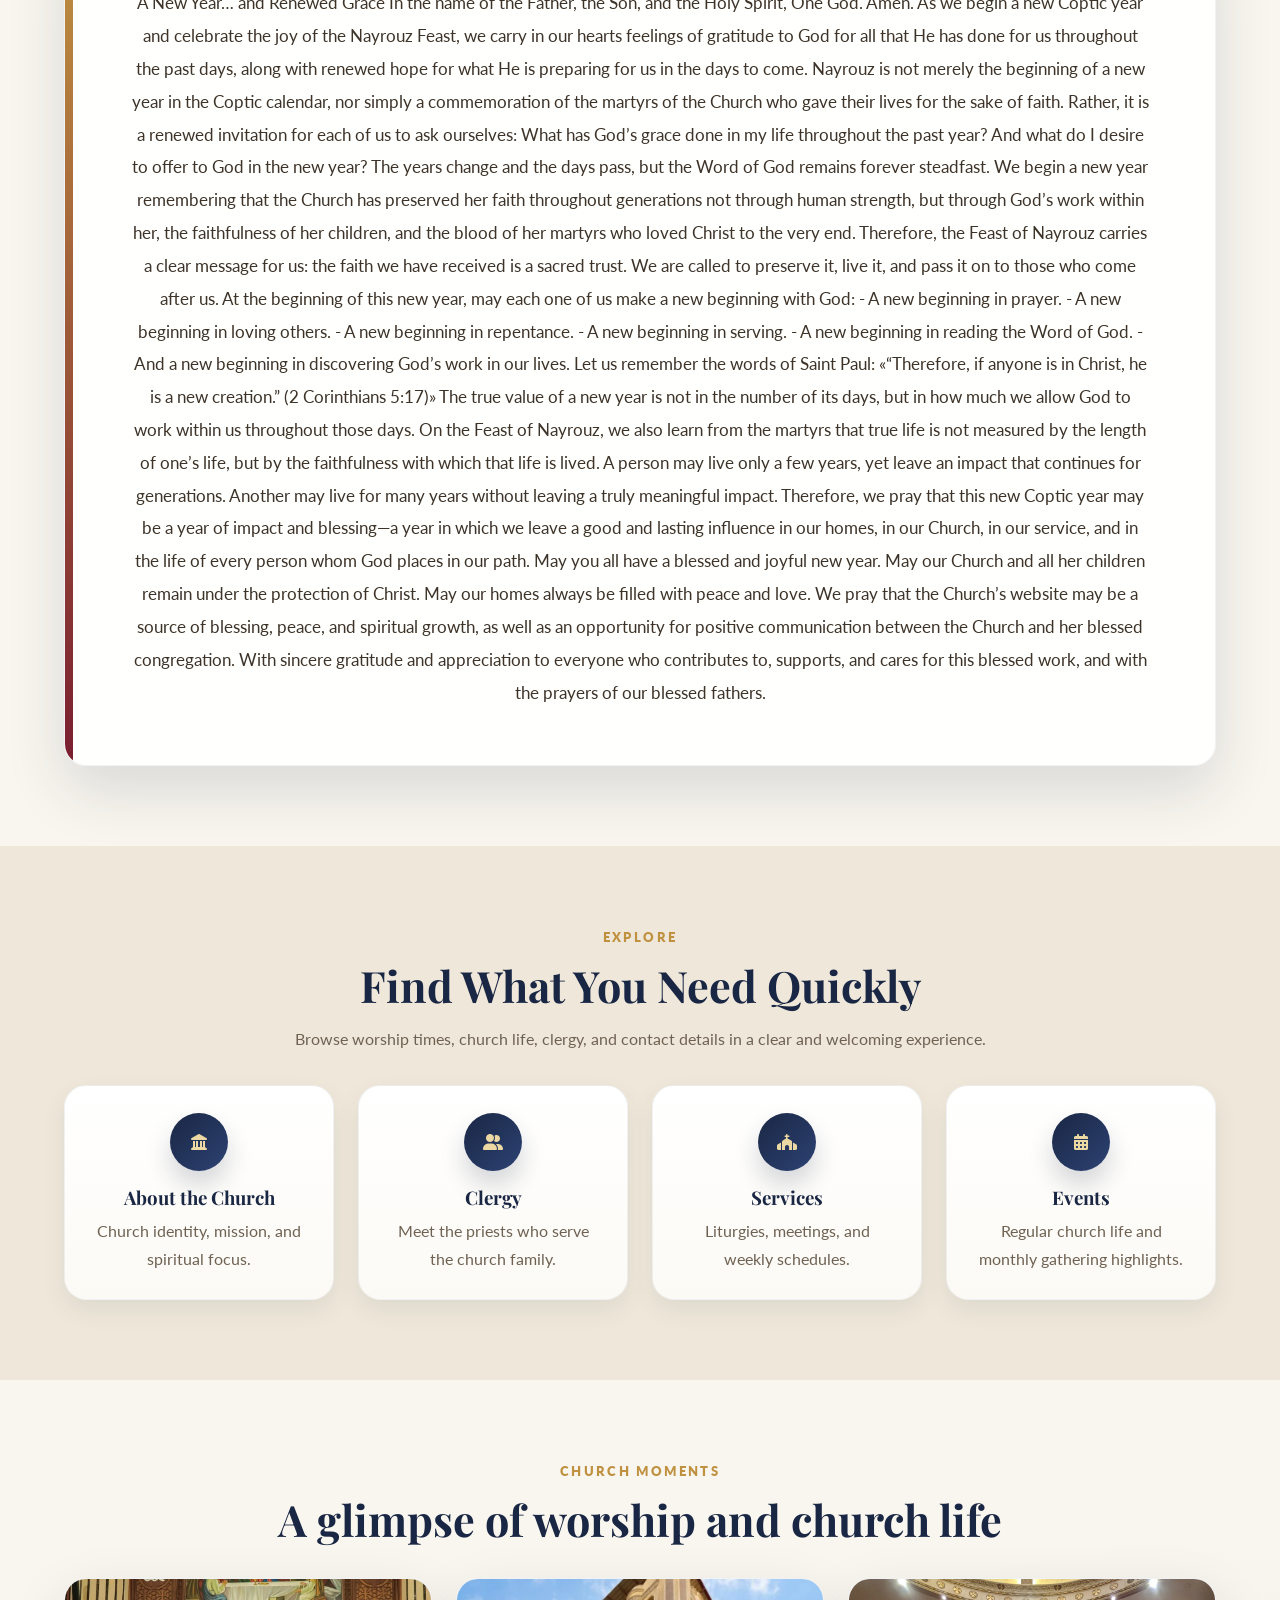
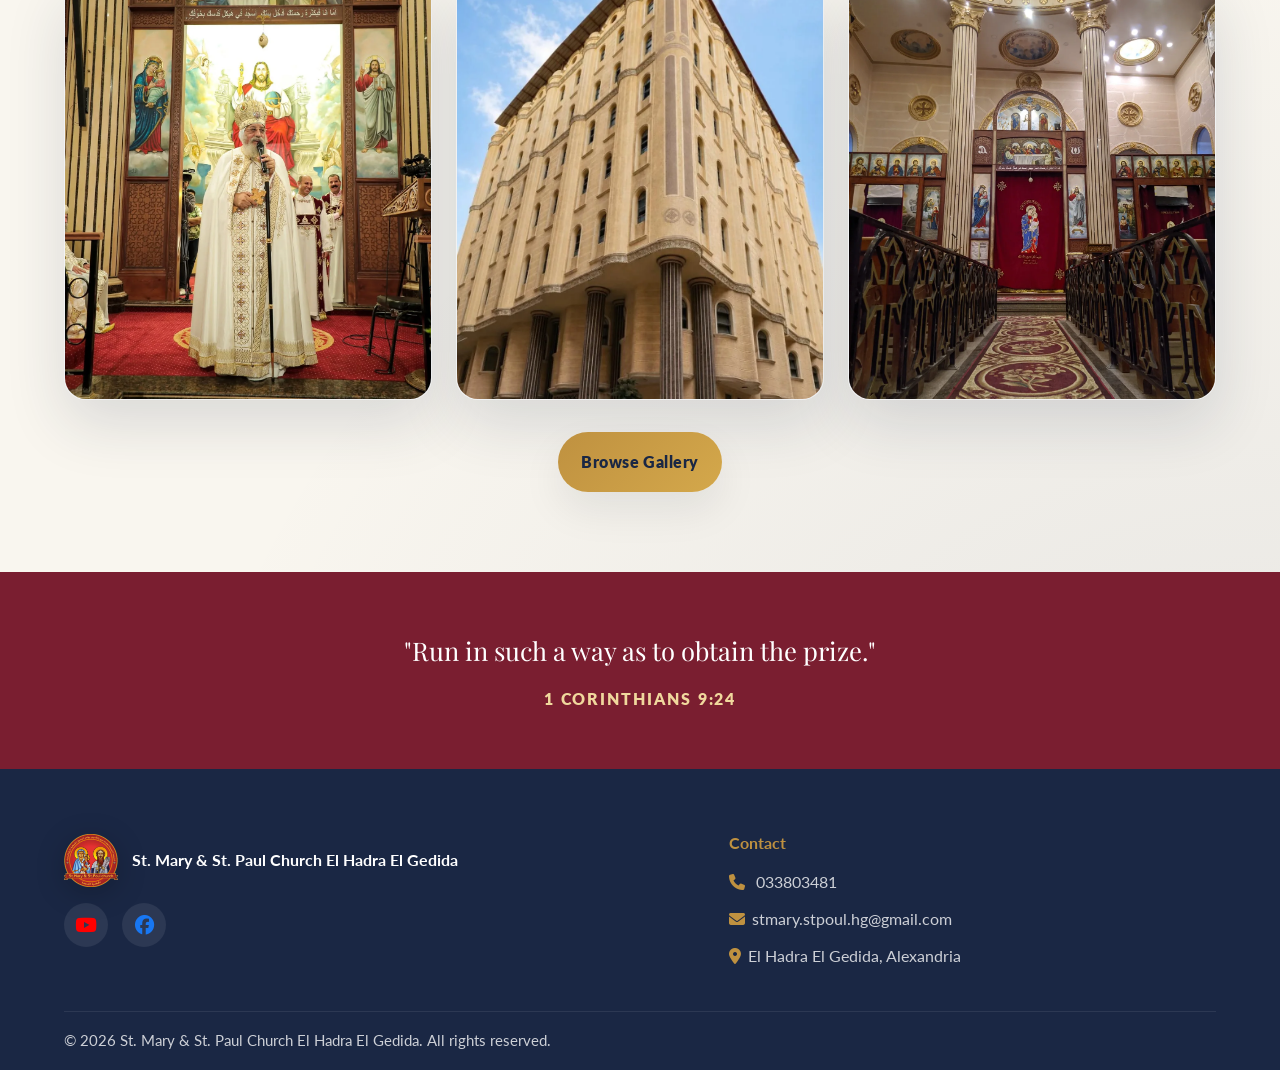
==== commit 48f44814: "Add keywords meta tag to index.html Added keywords meta tag for SEO optimization.  Signed-off-by: Ea" ====
--- a/index.html
+++ b/index.html
@@ -1,6 +1,8 @@
 <!DOCTYPE html>
 <html lang="en" dir="ltr">
 <head>
+  <meta name="keywords" content="st, st mary, st Mary&poul,العدرا
+    العذراء ، القديس بولس ،موقع كنسي ، موقع كنيسة،كنيسه, كنيسه السيده العذراء و القديس بولس الرسول ،الحضره ،الحضره الجديده،صفحه كنيسه، الكنيسه ">
   <meta charset="UTF-8" />
   <meta name="viewport" content="width=device-width, initial-scale=1.0" />
   <meta name="description" content="St. Mary &amp; St. Paul Church  official website with clergy, services, meetings, and contact information." />
--- a/css/styles.css
+++ b/css/styles.css
@@ -937,3 +937,12 @@
 /* Events: highlight the event that falls on today */
 .evt-row--today{border:2px solid var(--gold);box-shadow:0 0 0 4px rgba(212,168,75,.22),var(--shadow-sm)}
 .evt-today-badge{display:inline-block;margin-inline-start:.6rem;padding:.12rem .7rem;border-radius:999px;background:var(--gold);color:var(--navy);font-size:.72rem;font-weight:800;vertical-align:middle;letter-spacing:.04em}
+
+/* Gallery page: 4 per row on laptop, 3 per row on phones */
+.gallery-page-grid{display:grid;grid-template-columns:repeat(4,minmax(0,1fr));gap:1rem}
+.gallery-page-grid .gallery-card{margin:0;aspect-ratio:1/1;border-radius:14px;overflow:hidden}
+.gallery-page-grid .gallery-card img{width:100%;height:100%;object-fit:cover;border-radius:0}
+@media (max-width:640px){
+  .gallery-page-grid{grid-template-columns:repeat(3,minmax(0,1fr));gap:.4rem}
+  .gallery-page-grid .gallery-card{border-radius:8px}
+}
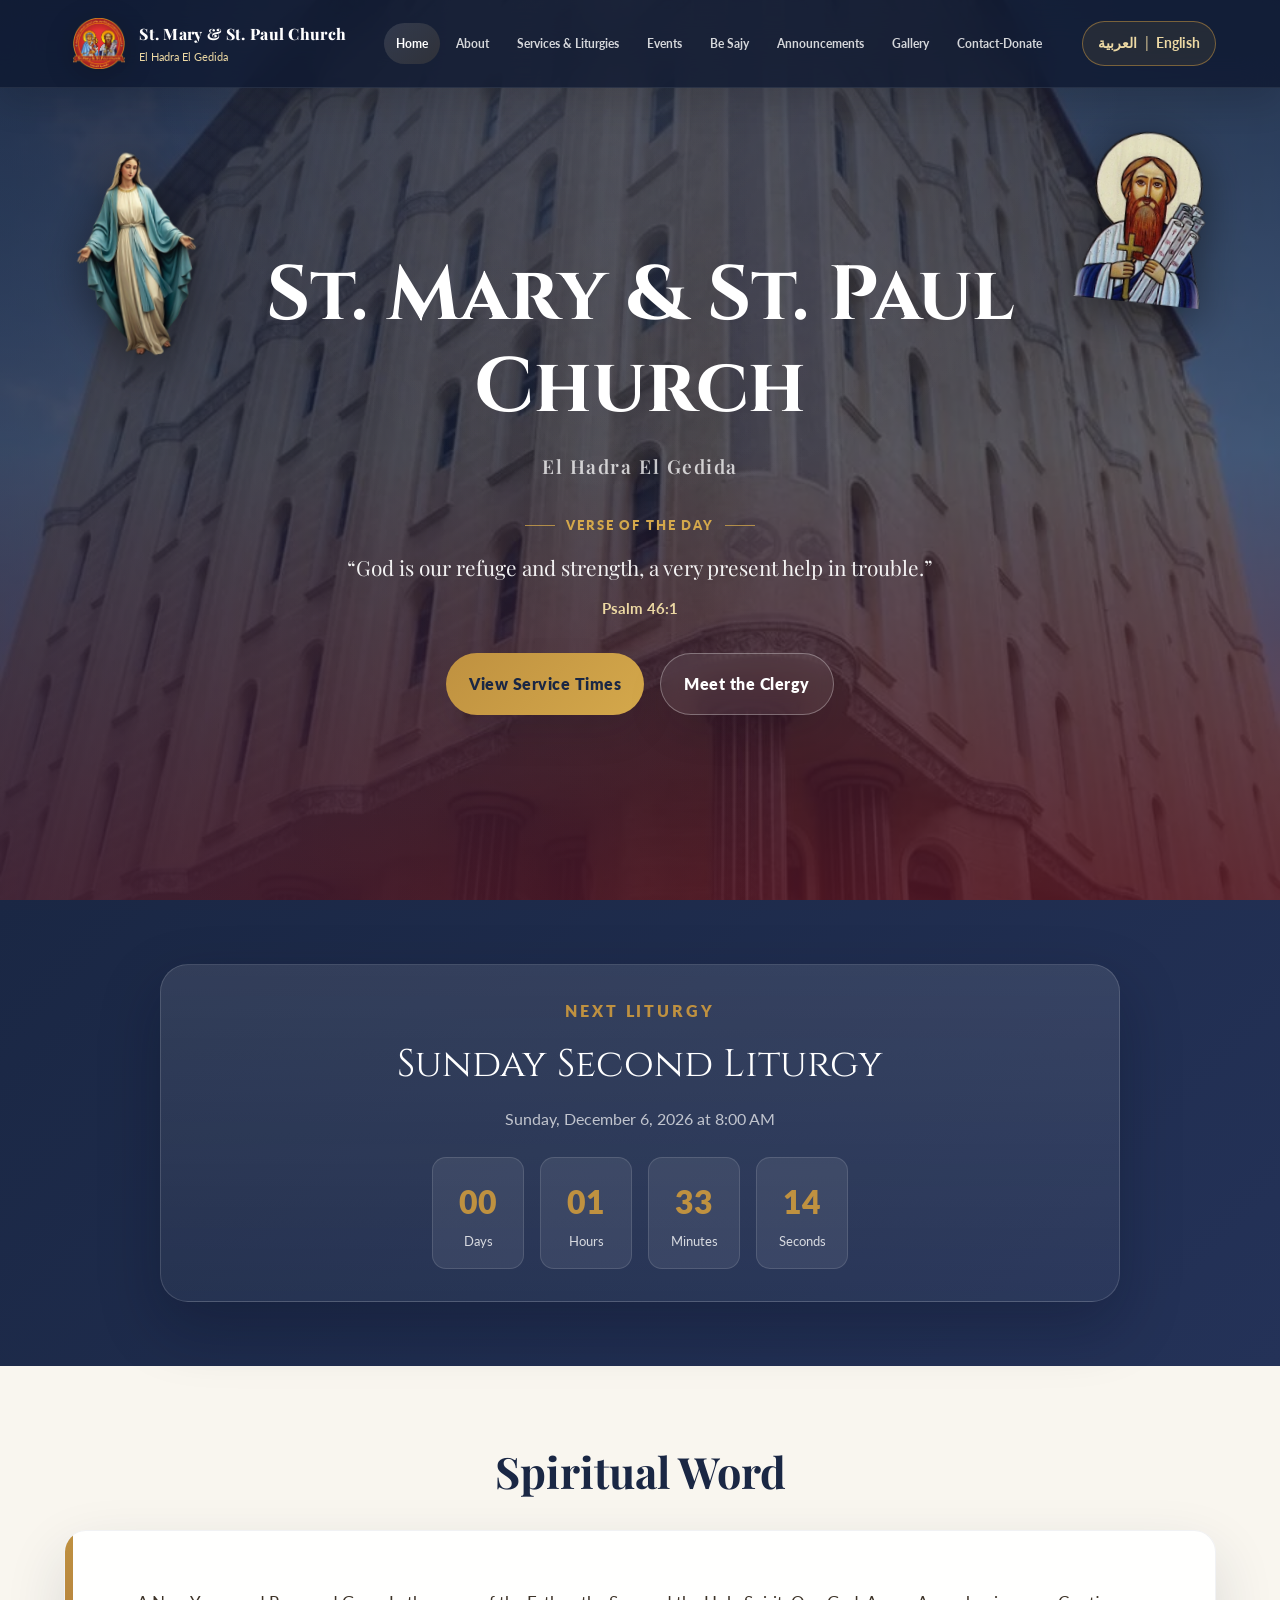
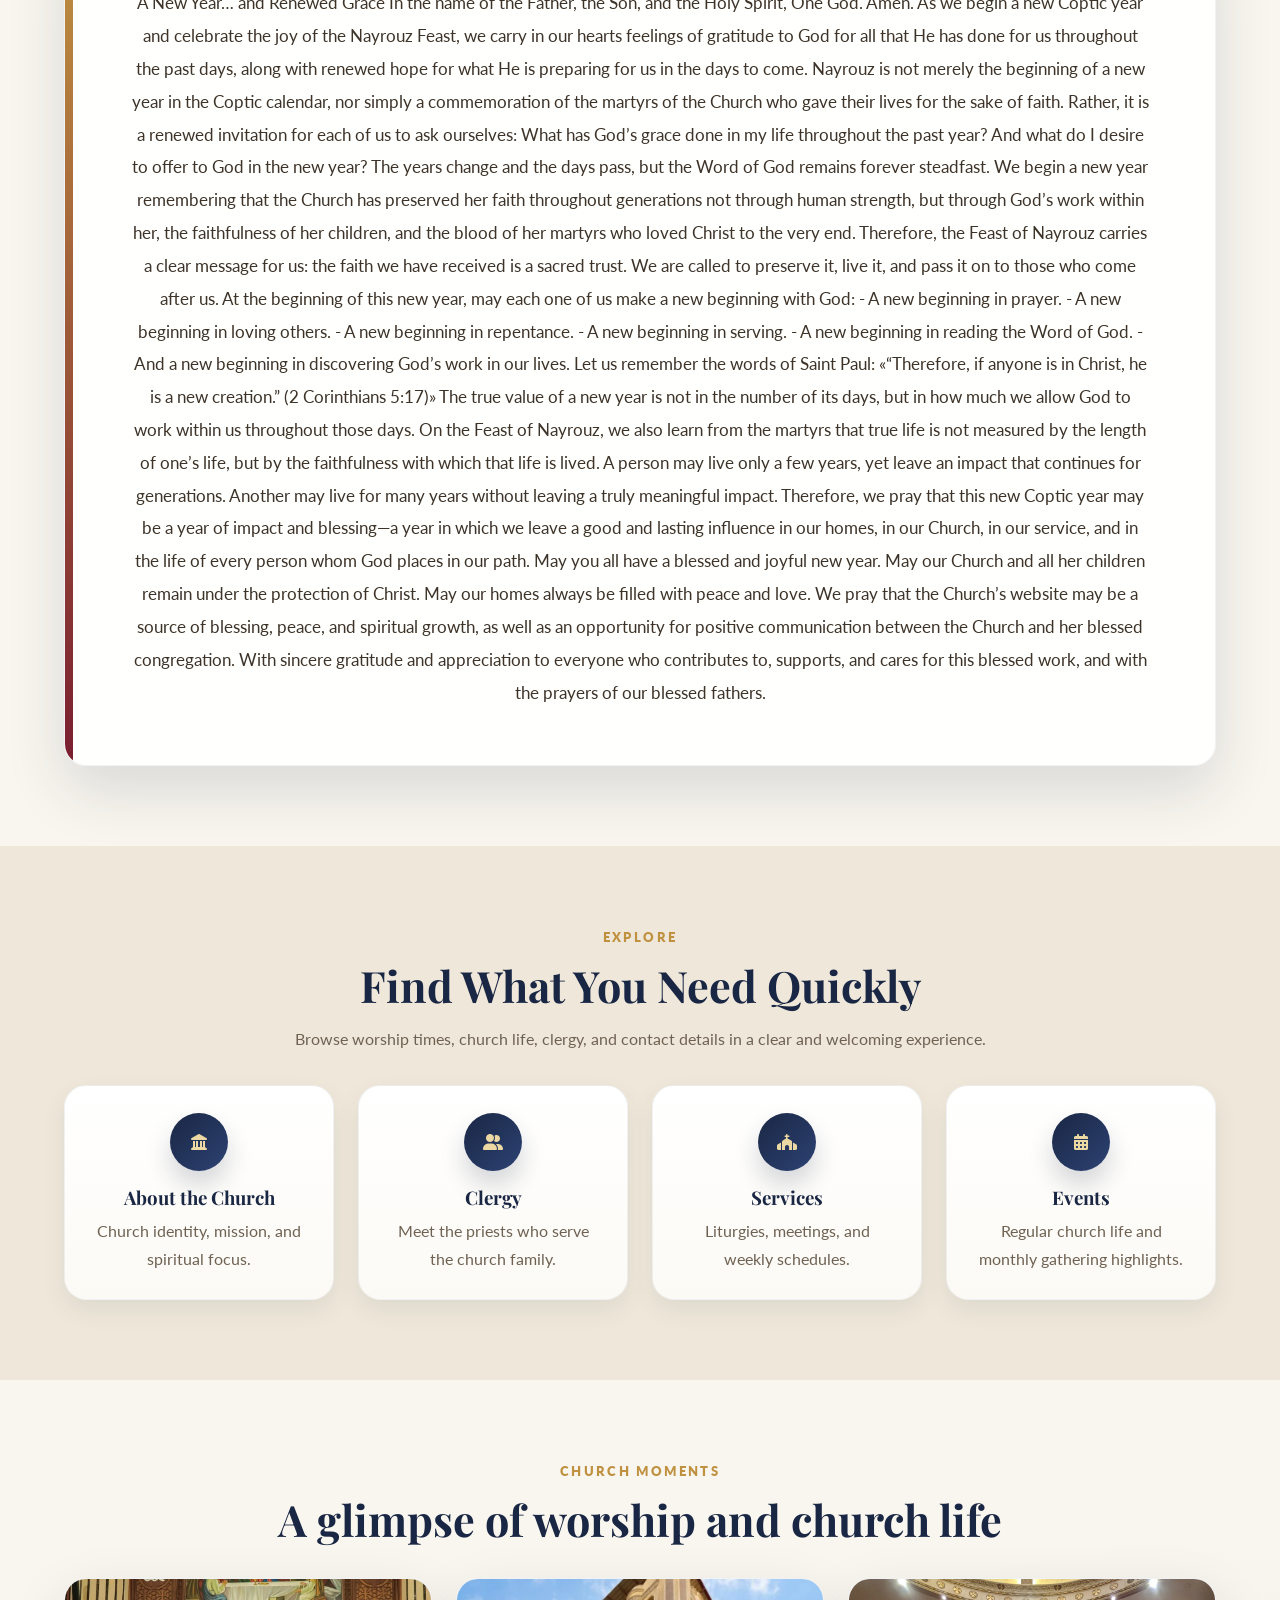
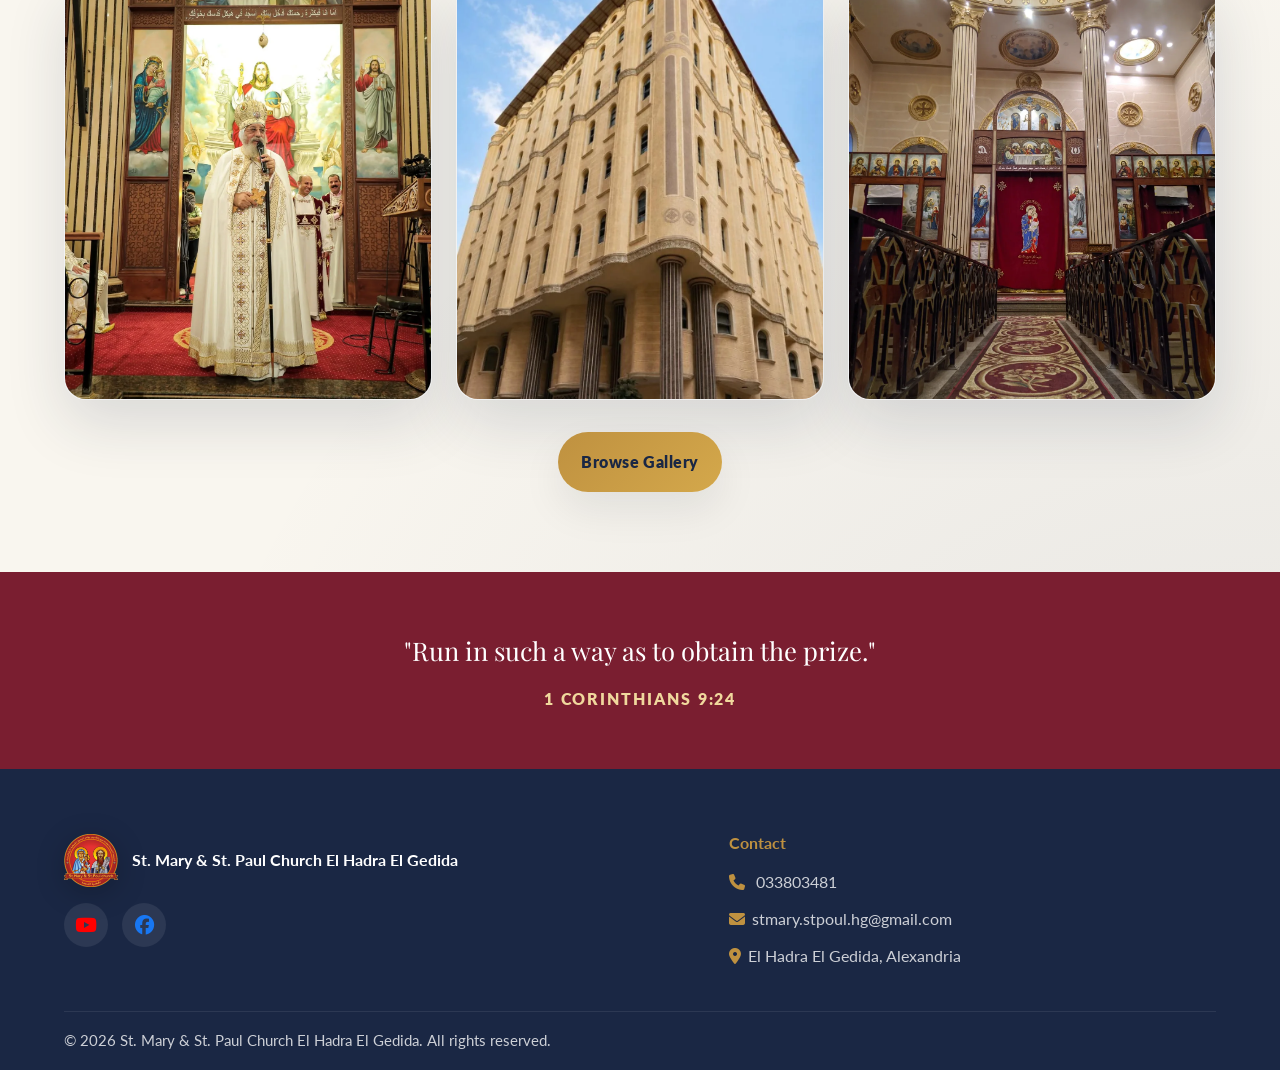
==== commit 62461ca3: "Add files via upload Signed-off-by: Earo👩🏻‍💻 <ewael8062@gmail.com>" ====
--- a/index.html
+++ b/index.html
@@ -1,8 +1,6 @@
 <!DOCTYPE html>
 <html lang="en" dir="ltr">
 <head>
-  <meta name="keywords" content="st, st mary, st Mary&poul,العدرا
-    العذراء ، القديس بولس ،موقع كنسي ، موقع كنيسة،كنيسه, كنيسه السيده العذراء و القديس بولس الرسول ،الحضره ،الحضره الجديده،صفحه كنيسه، الكنيسه ">
   <meta charset="UTF-8" />
   <meta name="viewport" content="width=device-width, initial-scale=1.0" />
   <meta name="description" content="St. Mary &amp; St. Paul Church  official website with clergy, services, meetings, and contact information." />
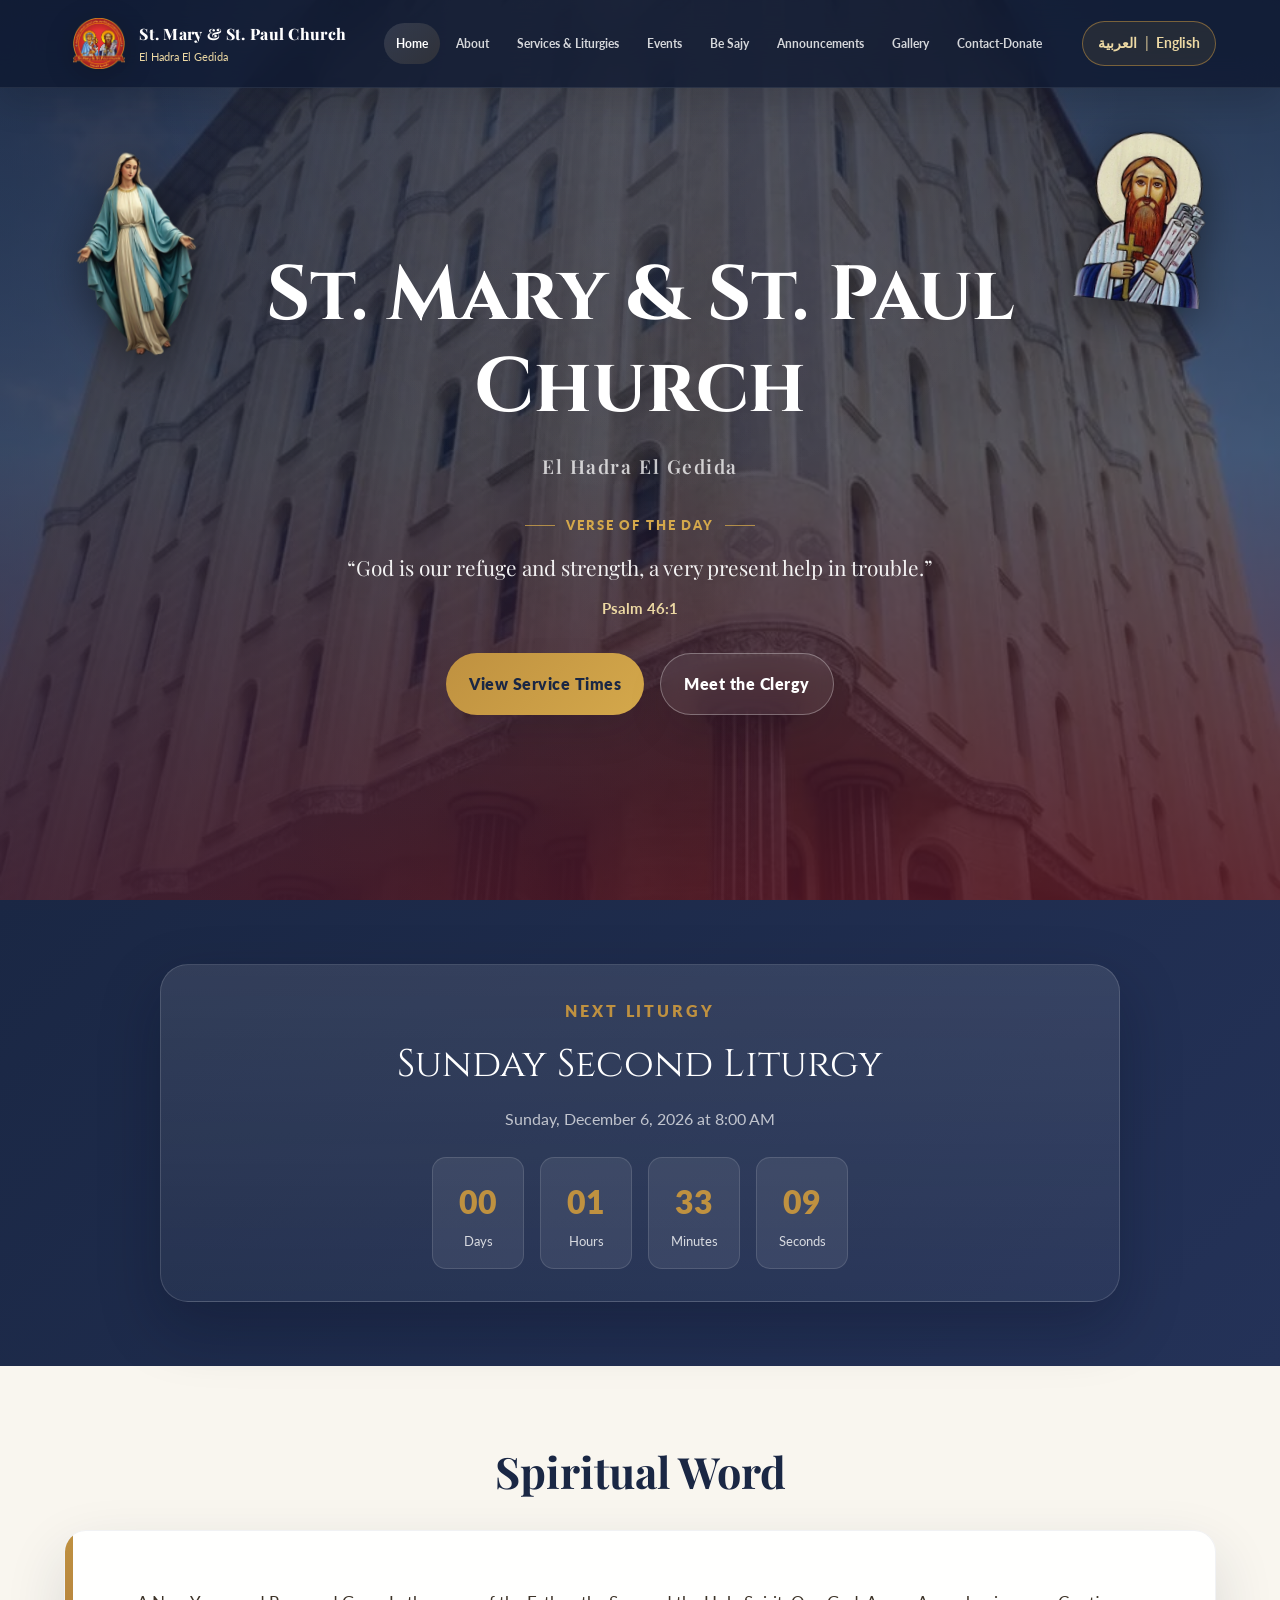
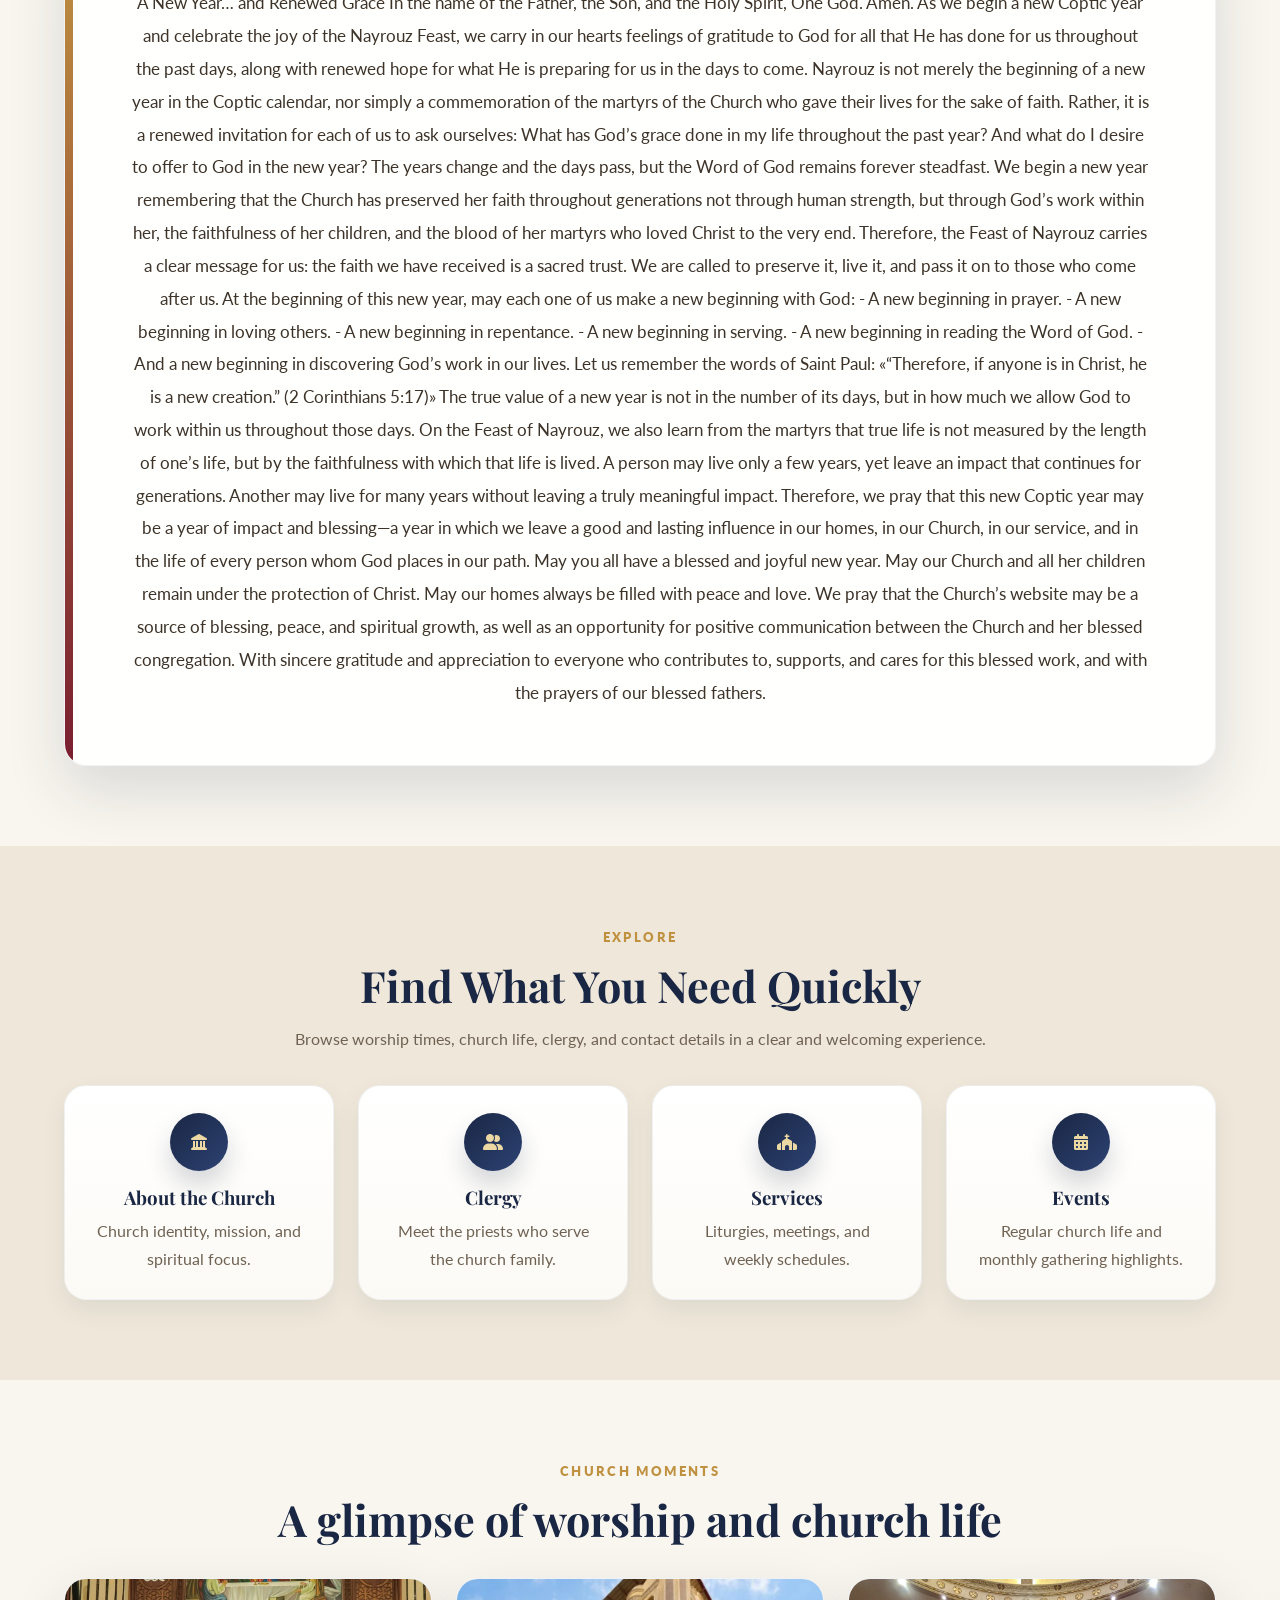
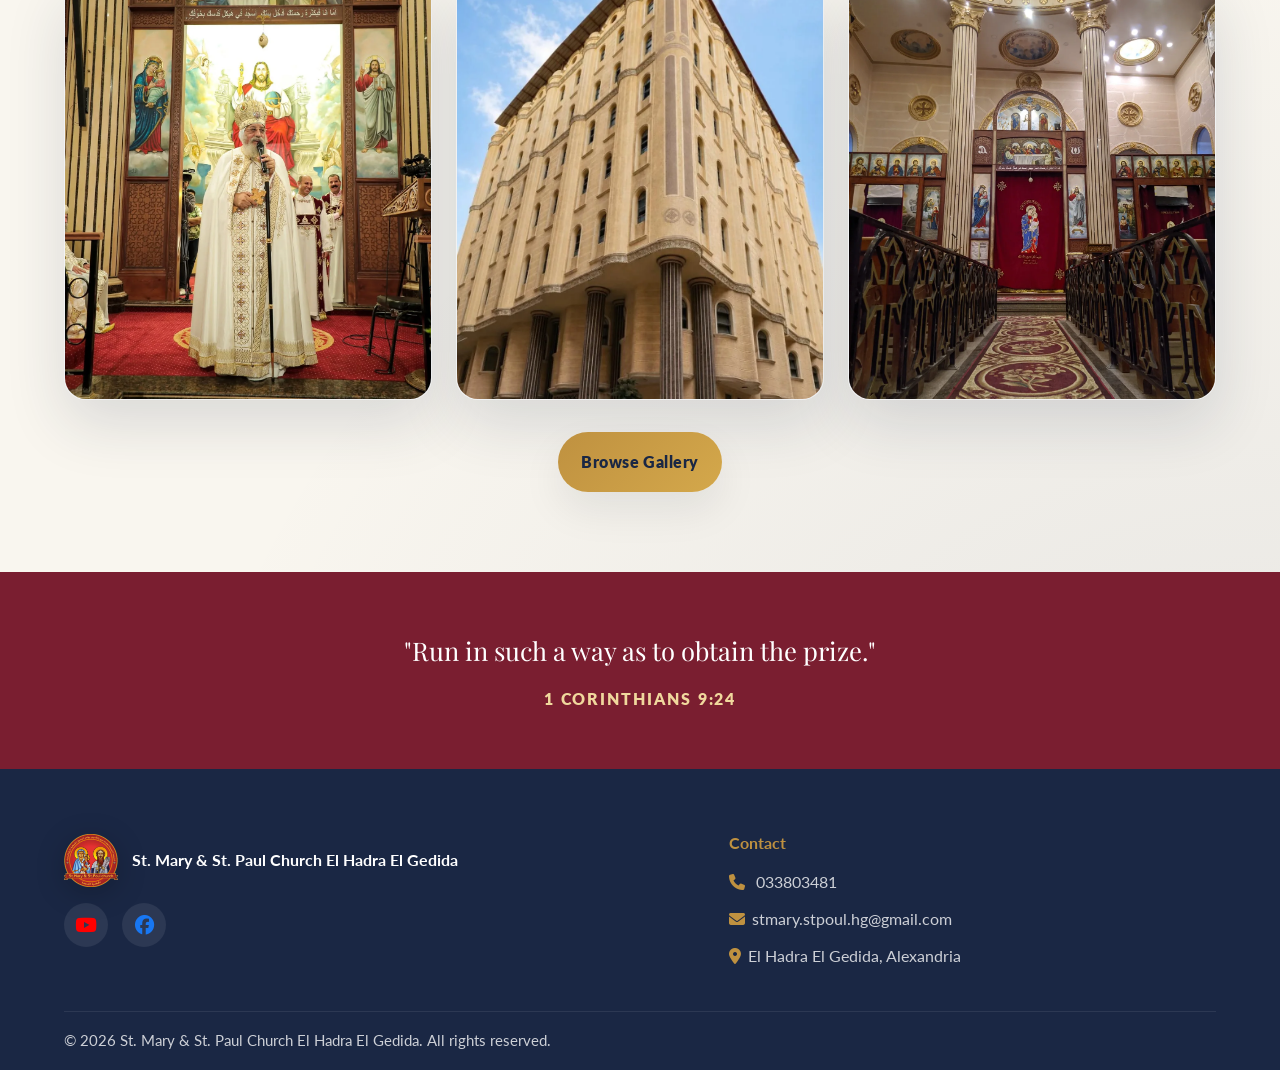
==== commit a4ffa0fd: "Add files via upload Signed-off-by: Earo👩🏻‍💻 <ewael8062@gmail.com>" ====
--- a/index.html
+++ b/index.html
@@ -3,8 +3,46 @@
 <head>
   <meta charset="UTF-8" />
   <meta name="viewport" content="width=device-width, initial-scale=1.0" />
-  <meta name="description" content="St. Mary &amp; St. Paul Church  official website with clergy, services, meetings, and contact information." />
-  <title>St. Mary &amp; St. Paul Church  El Hadra El Gedida</title>
+  <meta name="description" content="الموقع الرسمي لكنيسة السيدة العذراء والقديس بولس الرسول بالحضرة الجديدة، الإسكندرية: مواعيد القداسات والخدمات والاجتماعات والإعلانات وبيانات التواصل. St. Mary &amp; St. Paul Church El Hadra El Gedida official website with clergy, services, meetings, and contact information." />
+  <title>كنيسة السيدة العذراء والقديس بولس الرسول - الحضرة الجديدة، الإسكندرية | St. Mary &amp; St. Paul Church</title>
+  <link rel="canonical" href="https://stmarystpaulhg.org/" />
+  <meta property="og:type" content="website" />
+  <meta property="og:locale" content="ar_EG" />
+  <meta property="og:site_name" content="كنيسة السيدة العذراء والقديس بولس الرسول" />
+  <meta property="og:title" content="كنيسة السيدة العذراء والقديس بولس الرسول - الحضرة الجديدة، الإسكندرية | St. Mary &amp; St. Paul Church" />
+  <meta property="og:description" content="الموقع الرسمي لكنيسة السيدة العذراء والقديس بولس الرسول بالحضرة الجديدة، الإسكندرية: مواعيد القداسات والخدمات والاجتماعات والإعلانات وبيانات التواصل. St. Mary &amp; St. Paul Church El Hadra El Gedida official website with clergy, services, meetings, and contact information." />
+  <meta property="og:url" content="https://stmarystpaulhg.org/" />
+  <meta property="og:image" content="https://stmarystpaulhg.org/assets/church-logo.webp" />
+  <script type="application/ld+json">
+{
+  "@context": "https://schema.org",
+  "@type": "Church",
+  "name": "كنيسة السيدة العذراء والقديس بولس الرسول",
+  "alternateName": [
+    "St. Mary & St. Paul Church",
+    "كنيسة العذراء والقديس بولس الحضرة الجديدة"
+  ],
+  "url": "https://stmarystpaulhg.org/",
+  "logo": "https://stmarystpaulhg.org/assets/church-logo.webp",
+  "image": "https://stmarystpaulhg.org/assets/church-logo.webp",
+  "telephone": "+20-33803481",
+  "address": {
+    "@type": "PostalAddress",
+    "addressLocality": "الحضرة الجديدة",
+    "addressRegion": "الإسكندرية",
+    "addressCountry": "EG"
+  },
+  "geo": {
+    "@type": "GeoCoordinates",
+    "latitude": 31.1953293,
+    "longitude": 29.9421011
+  },
+  "sameAs": [
+    "https://www.facebook.com/St.MarySt.Paul.HG/"
+  ]
+}
+  </script>
+
   <link rel="icon" type="image/webp" href="assets/church-logo.webp" />
   <link rel="preconnect" href="https://fonts.googleapis.com" />
   <link rel="preconnect" href="https://fonts.gstatic.com" crossorigin />
@@ -12,7 +50,6 @@
   <link rel="stylesheet" href="https://cdnjs.cloudflare.com/ajax/libs/font-awesome/6.5.0/css/all.min.css" />
   <link rel="stylesheet" href="css/styles.css" />
 
-<script src="https://cdn.onesignal.com/sdks/web/v16/OneSignalSDK.page.js" defer></script>
 <script src="https://cdn.onesignal.com/sdks/web/v16/OneSignalSDK.page.js" defer></script>
 <style>
   #onesignal-bell-container,
@@ -78,7 +115,7 @@
   </style>
 
 </head>
-<body data-title-en="St. Mary &amp; St. Paul Church  El Hadra El Gedida" data-title-ar=" كنيسة السيدة العذراء والقديس بولس الرسول الحضره الجديده" data-desc-en="St. Mary &amp; St. Paul Church  El Hadra El Gedida official website with clergy, services, meetings, and contact information." data-desc-ar="الموقع الرسمي لكنيسة السيدة العذراء والقديس بولس الرسول ويشمل الآباء الكهنة والخدمات والاجتماعات وبيانات التواصل.">
+<body data-title-en="كنيسة السيدة العذراء والقديس بولس الرسول - الحضرة الجديدة، الإسكندرية | St. Mary &amp; St. Paul Church" data-title-ar="كنيسة السيدة العذراء والقديس بولس الرسول - الحضرة الجديدة، الإسكندرية | St. Mary &amp; St. Paul Church" data-desc-en="الموقع الرسمي لكنيسة السيدة العذراء والقديس بولس الرسول بالحضرة الجديدة، الإسكندرية: مواعيد القداسات والخدمات والاجتماعات والإعلانات وبيانات التواصل. St. Mary &amp; St. Paul Church El Hadra El Gedida official website with clergy, services, meetings, and contact information." data-desc-ar="الموقع الرسمي لكنيسة السيدة العذراء والقديس بولس الرسول بالحضرة الجديدة، الإسكندرية: مواعيد القداسات والخدمات والاجتماعات والإعلانات وبيانات التواصل.">
   
 <nav id="nav">
   <div class="nav-inner">
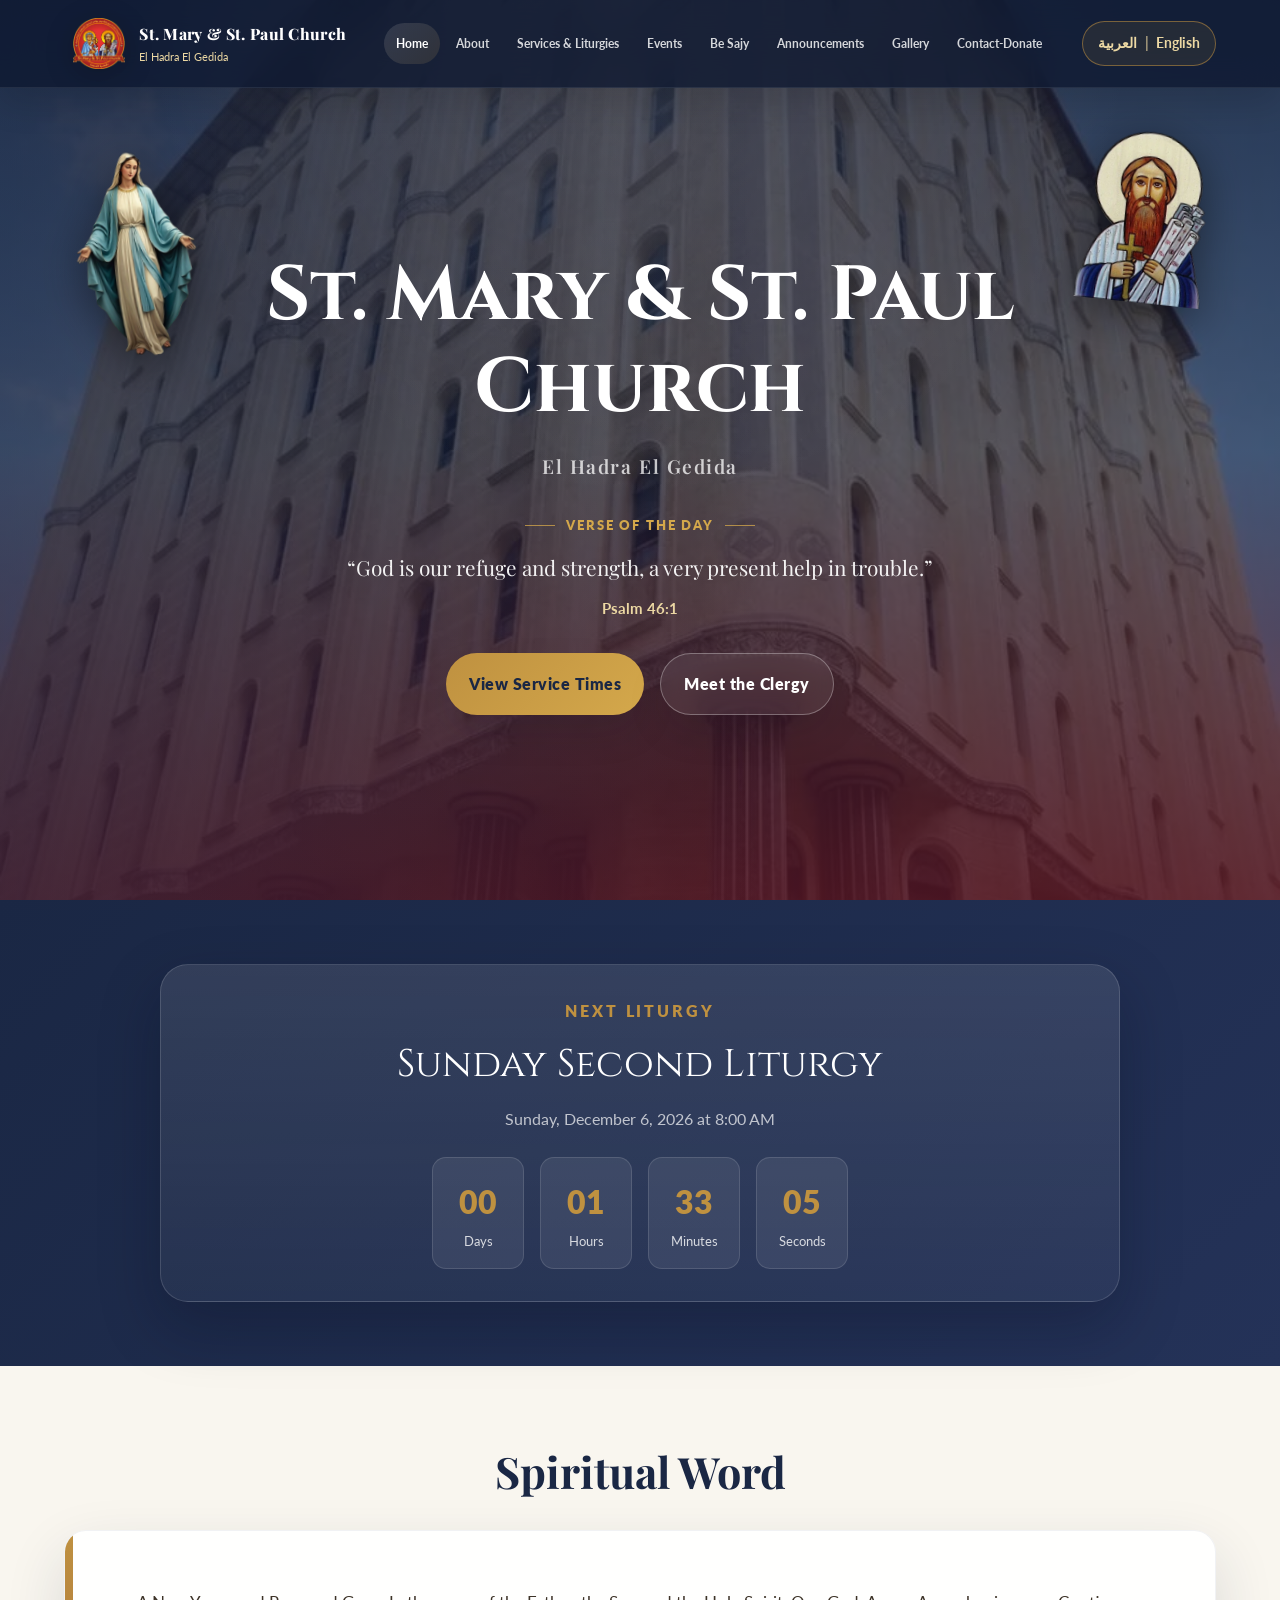
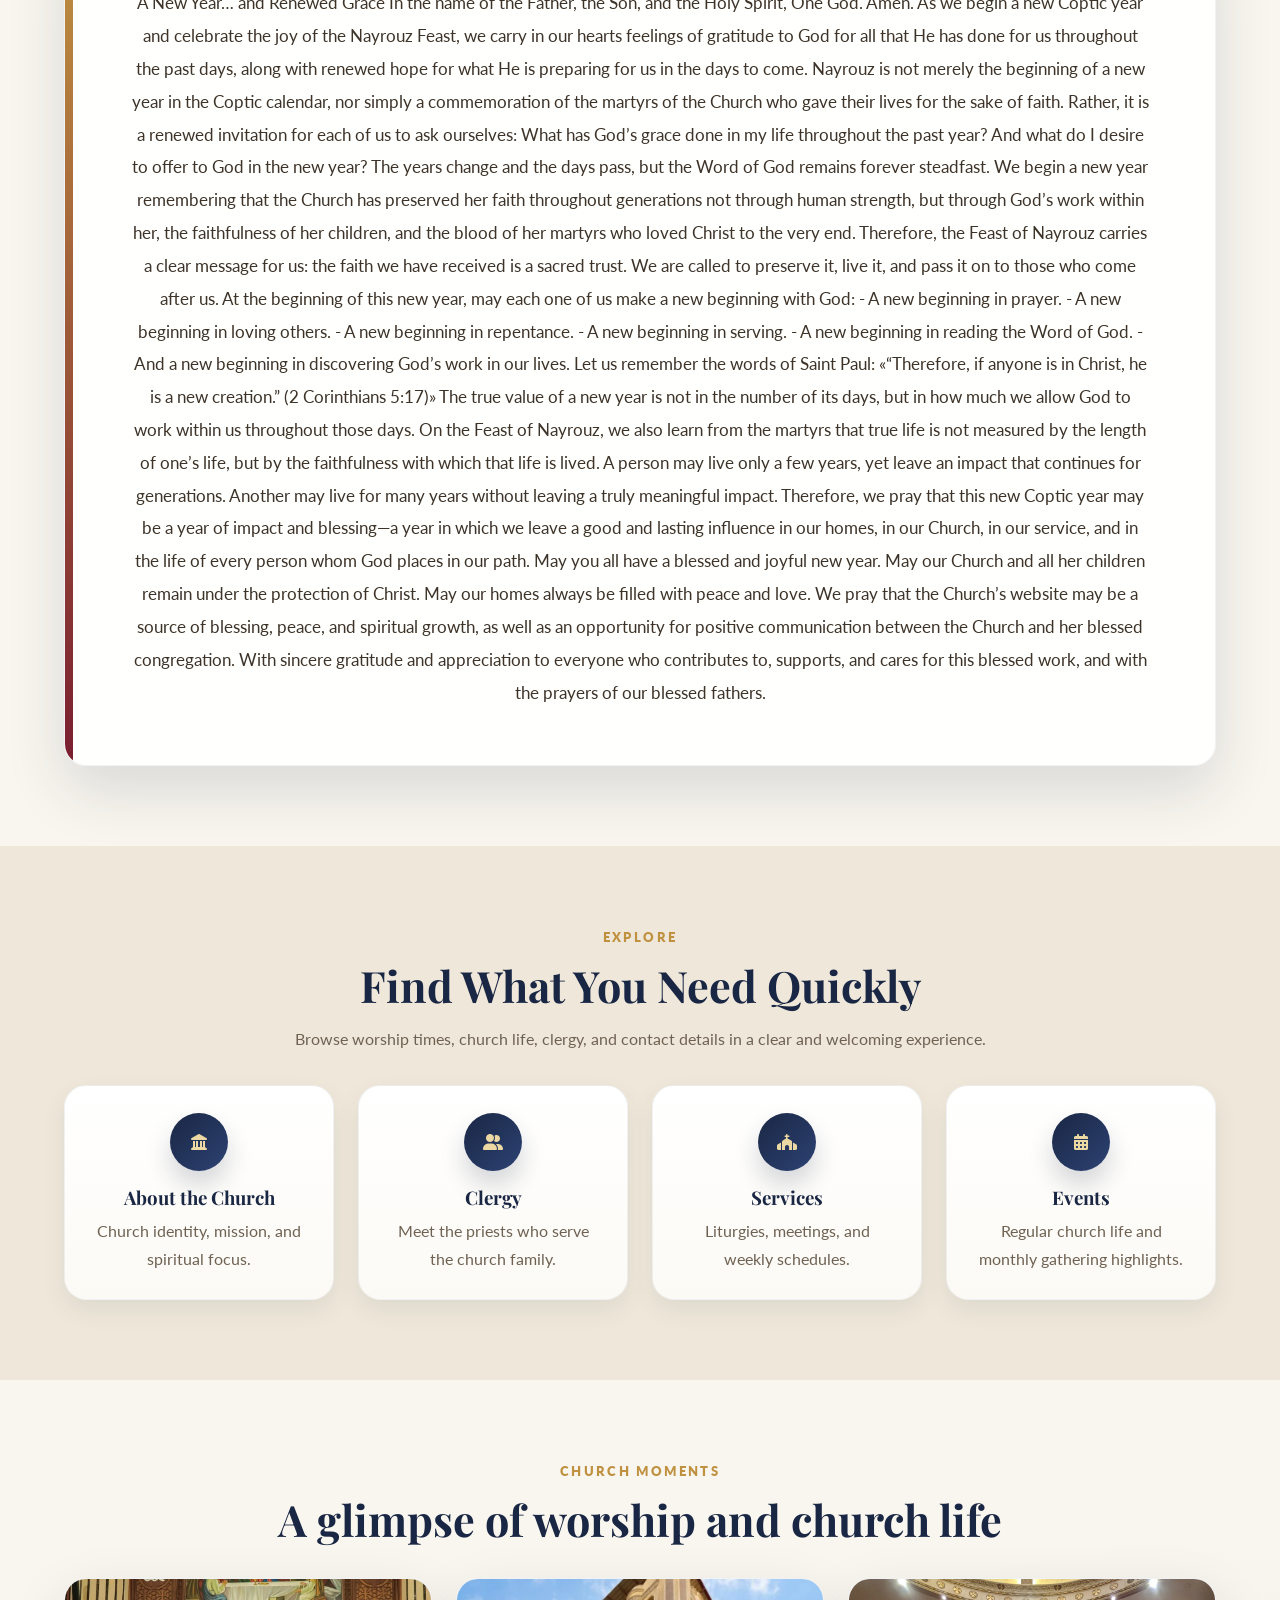
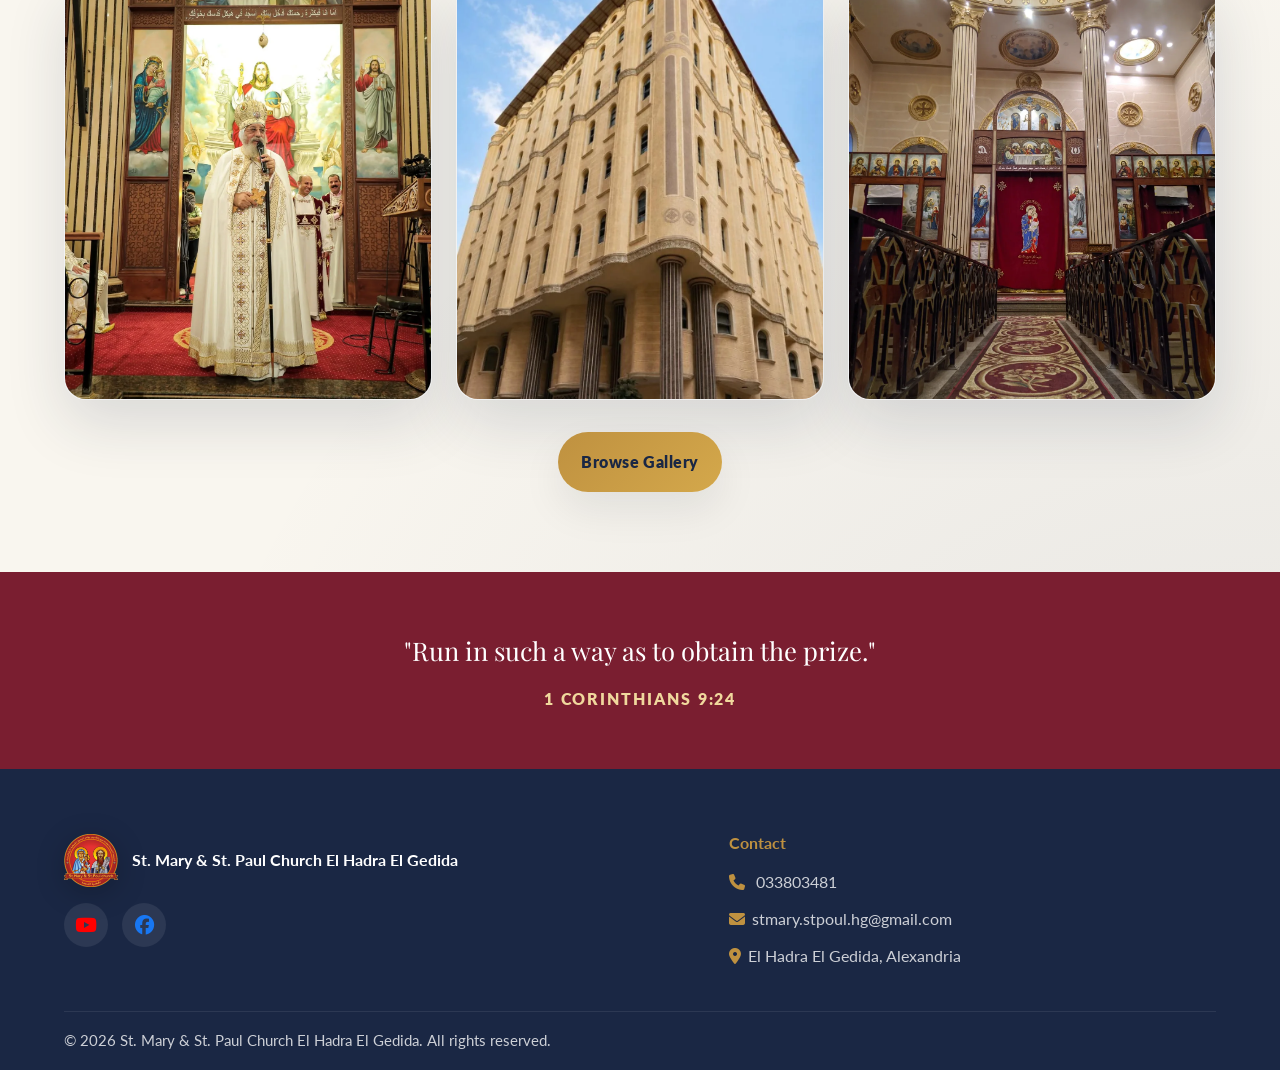
==== commit 26d3372e: "Add files via upload Signed-off-by: Earo👩🏻‍💻 <ewael8062@gmail.com>" ====
--- a/index.html
+++ b/index.html
@@ -428,5 +428,37 @@
   </button>
   <script src="js/verses.js"></script>
   <script src="js/main.js"></script>
+
+<!-- محتوى عربي ثابت لمحركات البحث (نفس نص الصفحة العربي) -->
+<div lang="ar" dir="rtl" style="position:absolute;top:0;left:0;width:1px;height:1px;margin:-1px;padding:0;overflow:hidden;clip:rect(0,0,0,0);clip-path:inset(50%);white-space:nowrap;border:0;">
+<h2>كنيسة السيدة العذراء والقديس بولس الرسول</h2>
+<p>الحضرة الجديدة</p>
+<p>آية اليوم</p>
+<p>عرض مواعيد القداسات والخدمات</p>
+<p>تعرّف على الآباء الكهنة</p>
+<p>القداس القادم</p>
+<h2>كلمة روحية</h2>
+<p>«سنة جديدة… ونعمة متجددة» باسم الآب والابن والروح القدس، الإله الواحد، آمين. مع بداية سنة قبطية جديدة، ومع فرحة عيد النيروز، نحمل في قلوبنا مشاعر الشكر لله على كل ما صنعه معنا في الأيام الماضية، ورجاءً جديدًا فيما يهيئه لنا في الأيام القادمة. النيروز ليس مجرد بداية سنة جديدة في التقويم القبطي، ولا مجرد ذكرى لشهداء الكنيسة الذين بذلوا حياتهم من أجل الإيمان، لكنه دعوة متجددة لنا أن نسأل أنفسنا: ماذا فعلت معي نعمة الله في السنة الماضية؟ وماذا أريد أن أقدم لله في السنة الجديدة؟ فالسنين تتغير، والأيام تمضي، لكن كلمة الله تظل ثابتة نبدأ سنة جديدة ونحن نتذكر أن الكنيسة لم تحفظ إيمانها عبر الأجيال بقوة بشرية، بل بعمل الله فيها، وبأمانة أبنائها، وبدماء شهدائها الذين أحبوا المسيح حتى النهاية. لذلك فإن عيد النيروز يحمل لنا رسالة واضحة: الإيمان الذي تسلمناه أمانة، ونحن مدعوون أن نحفظه ونعيشه ونسلمه لمن يأتي بعدنا. وفي بداية هذه السنة، ليت كل واحد منا يبدأ بداية جديدة مع الله: * بداية جديدة في الصلاة. * بداية جديدة في محبة الآخرين. * بداية جديدة في التوبة. * بداية جديدة في الخدمة. * بداية جديدة في قراءة كلمة الله. * وبداية جديدة في اكتشاف عمل الله في حياتنا. ولنتذكر قول القديس بولس: «إذًا إن كان أحد في المسيح فهو خليقة جديدة» (2 كورنثوس 5: 17). فليست قيمة السنة الجديدة في عدد أيامها، وإنما في مقدار ما نسمح لله أن يصنعه فينا خلالها. وفي عيد النيروز، نتعلم من الشهداء أن الحياة الحقيقية ليست في طول العمر، وإنما في أمانة الحياة. فالإنسان قد يعيش سنوات قليلة، لكنه يترك أثرًا يمتد عبر أجيال، وقد يعيش سنوات طويلة دون أن يترك أثرًا حقيقيًا. لذلك نصلي أن تكون سنتنا القبطية الجديدة سنة أثر وبركة؛ نترك فيها أثرًا طيبًا في بيوتنا، وفي كنيستنا، وفي خدمتنا، وفي كل إنسان يضعه الله في طريقنا. كل عام وأنتم بخير، كل عام وكنيستنا وأبناؤها في حفظ المسيح، كل عام وبيوتنا ممتلئة سلامًا ومحبة، نصلي أن يكون موقع الكنيسة سبب بركة وسلام ونمو روحي وفرصة للتواصل الإيجابي بين الكنيسة وشعبها المبارك ، مع كل الشكر والتقدير لكل القائمين عليه والمهتمين بهذا العمل المبارك بصلوات الاباء المباركين</p>
+<p>استكشف</p>
+<h2>الوصول السريع لما تحتاجه</h2>
+<p>تصفّح مواعيد العبادة وحياة الكنيسة والآباء الكهنة وبيانات التواصل بتجربة واضحة ومريحة.</p>
+<h3>عن الكنيسة</h3>
+<p>هوية الكنيسة ورسالتها وتركيزها الروحي.</p>
+<h3>الآباء الكهنة</h3>
+<p>تعرّف على الاباء الكهنة الذين يخدمون أسرة الكنيسة.</p>
+<h3>الخدمات</h3>
+<p>القداسات والاجتماعات والجداول الأسبوعية.</p>
+<h3>الفعاليات</h3>
+<p>أبرز الفعاليات المنتظمة واجتماعات الكنيسة الشهرية.</p>
+<p>لحظات كنسية</p>
+<h2>لمحات من حياة الكنيسة</h2>
+<p>تصفح المعرض</p>
+<p>«هكذا اركضوا لكي تنالوا»</p>
+<p>١ كورنثوس ٩:٢٤</p>
+<p>كنيسة السيدة العذراء والقديس بولس الرسول الحضرة الجديدة</p>
+<h4>التواصل</h4>
+<p>الحضرة الجديدة، الإسكندرية</p>
+<p>© 2026 كنيسة السيدة العذراء والقديس بولس الرسول الحضرة الجديدة. جميع الحقوق محفوظة.</p>
+</div>
 </body>
 </html>
